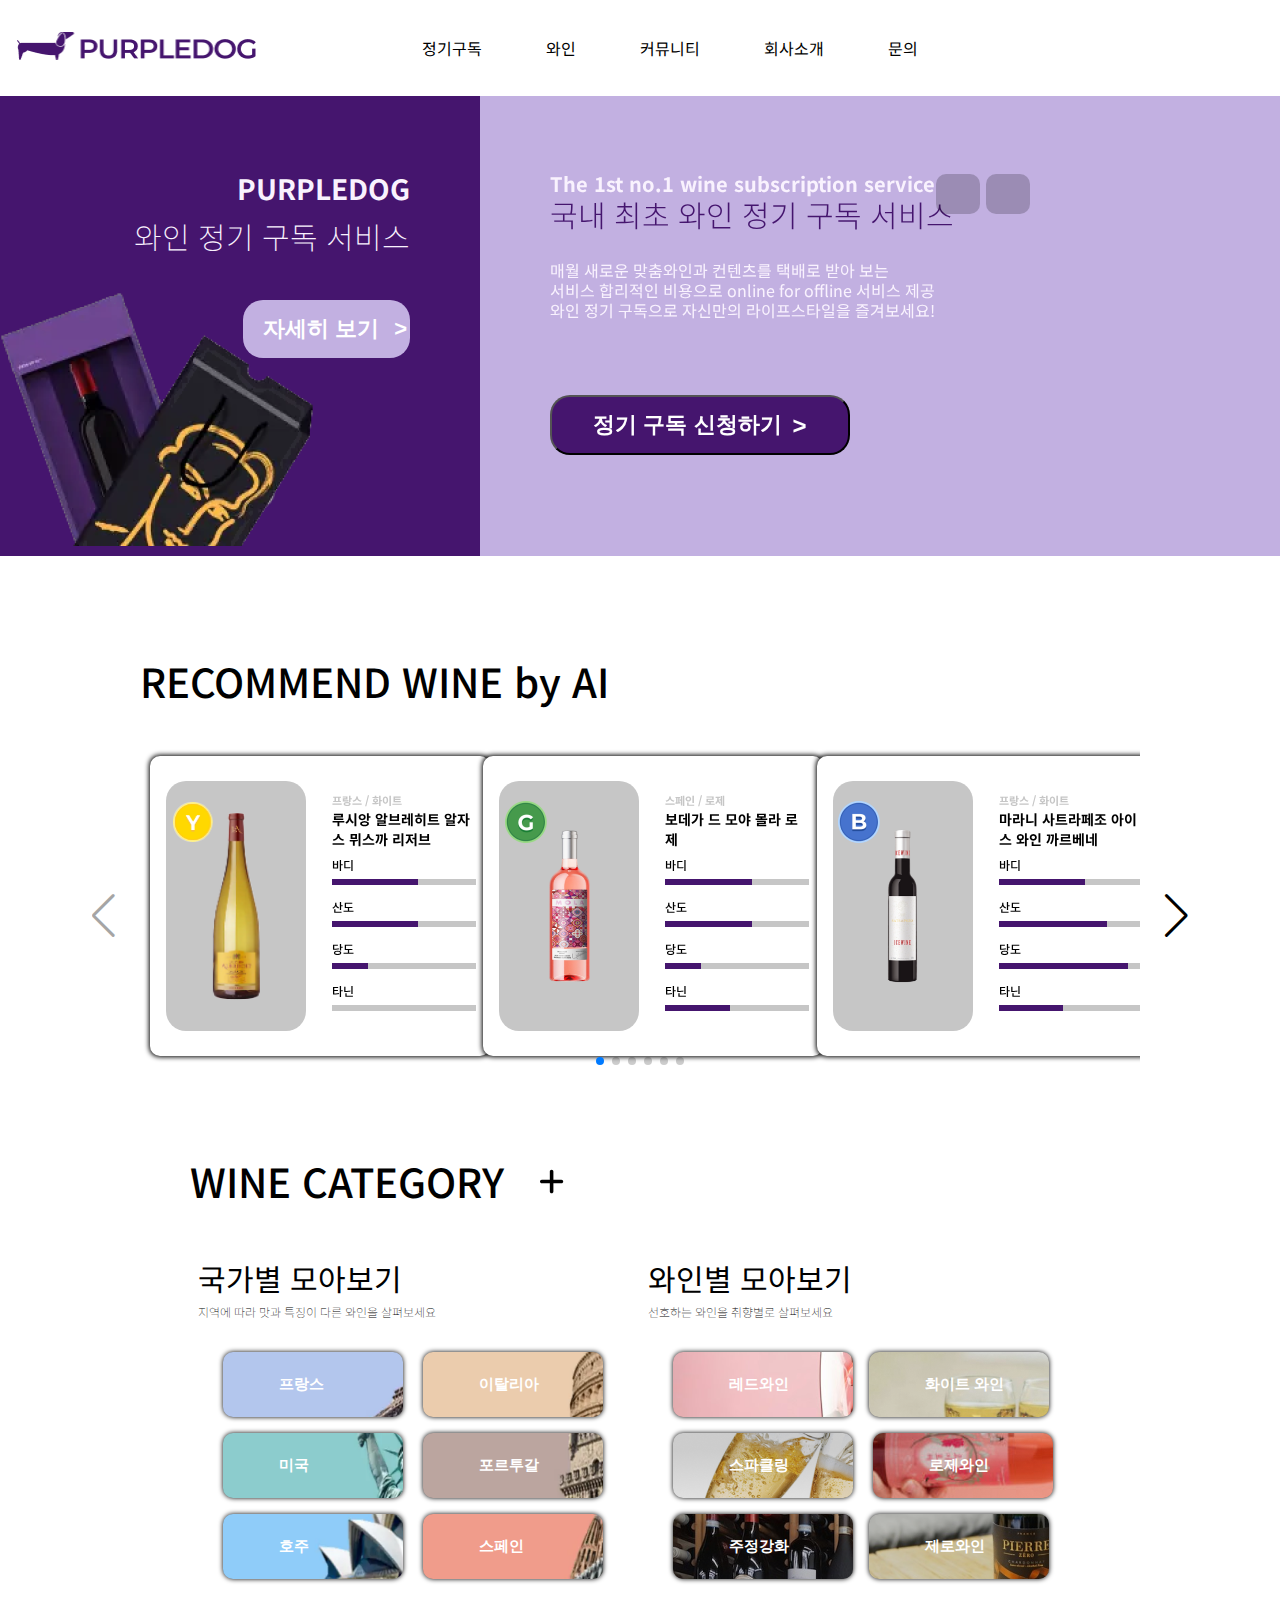
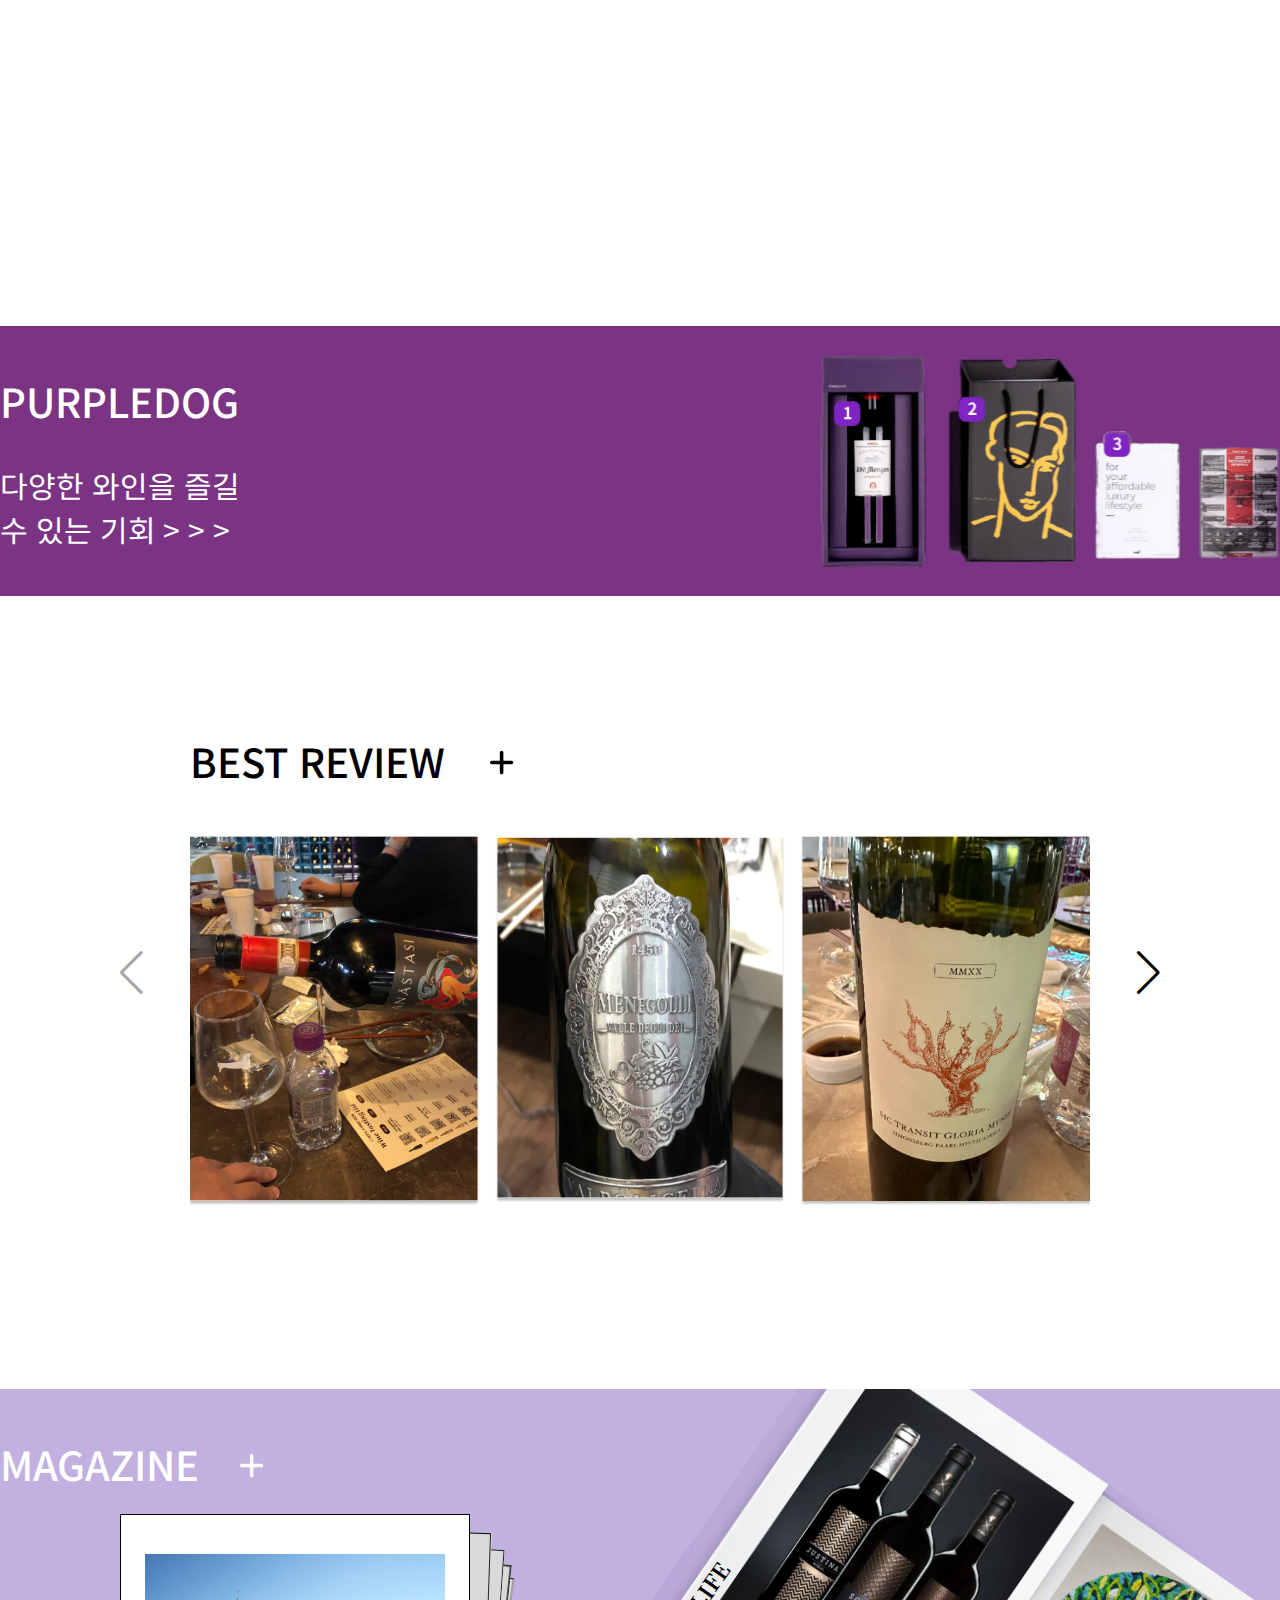
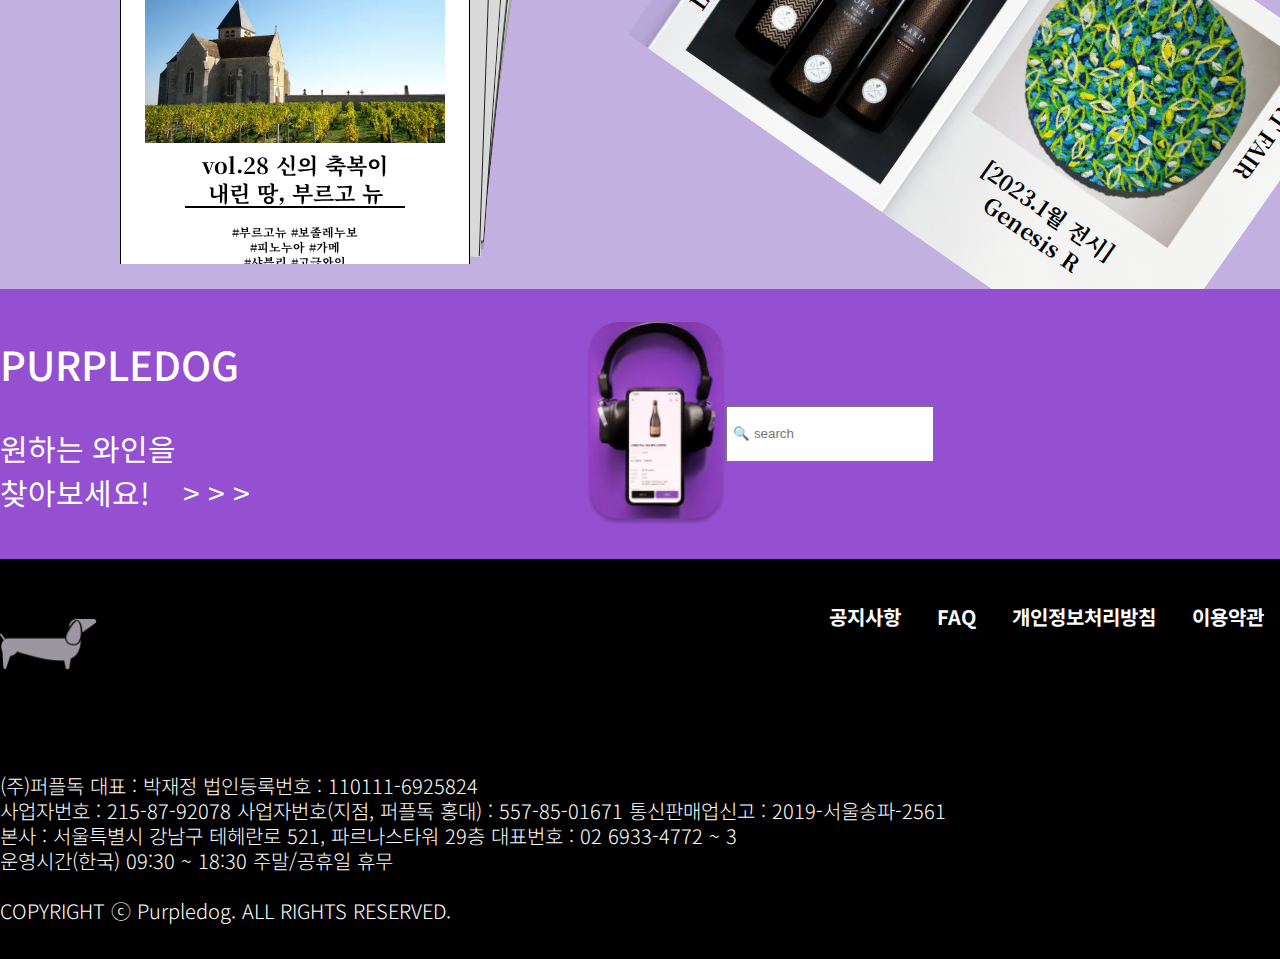
==== index.html @ 67e82b3e "version0.0.3" ====
<!DOCTYPE html>
<html lang="ko">
<head>
  <meta charset="UTF-8">
  <meta http-equiv="X-UA-Compatible" content="IE=edge">
  <meta name="viewport" content="width=, initial-scale=1.0">
  <title>Document</title>
  <link rel="stylesheet" href="https://cdnjs.cloudflare.com/ajax/libs/font-awesome/6.3.0/css/all.min.css" integrity="sha512-SzlrxWUlpfuzQ+pcUCosxcglQRNAq/DZjVsC0lE40xsADsfeQoEypE+enwcOiGjk/bSuGGKHEyjSoQ1zVisanQ==" crossorigin="anonymous" referrerpolicy="no-referrer" />
  <link rel="stylesheet" href="./css/my_reset.css">
  <link rel="stylesheet" href="https://cdn.jsdelivr.net/npm/swiper@9/swiper-bundle.min.css" />
  <link rel="stylesheet" href="./css/header1.css">
  <script src="https://cdn.jsdelivr.net/npm/swiper@9/swiper-bundle.min.js" defer></script>
  <script  src="./purpledog.js" defer></script>
</head>
<body>
  <header class="hd">
    <div class="max_header">
        <nav class="main_nav">
          <a href="#" class="logo"><img src="./imges/purpledog_logo.png" alt="logo">
          </a>
          <div class="gnb">
            <ul class="gnb_list">
              <li><a href=" #">정기구독</a>
                <ul class="sub_list">
                  <li><a href="#">구독소개</a></li>
                  <li><a href="#">구독방법</a></li>
                  <li><a href="#">와인 피드백</a></li>
                </ul>
              </li>
              <li><a href="#">와인</a>
                <ul class="sub_list">
                  <li><a href="#">와인별</a></li>
                  <li><a href="#">국가별</a></li>
                  <li><a href="#">추천상품</a></li>
                </ul>
              </li>
              <li><a href="#">커뮤니티</a>
                <ul class="sub_list">
                  <li><a href="#">리뷰</a></li>
                  <li><a href="#">매거진</a></li>
                  <li><a href="#">공지 및 이벤트</a></li>
                </ul>
              </li>
              <li><a href="#">회사소개</a>
                <ul class="sub_list">lo
                  <li><a href="#">ABOUT</a></li>
                  <li><a href="#">스토어</a></li>
                </ul>
              </li>
              <li><a href="#">문의</a>
                <ul class="sub_list">
                  <li><a href="#">고객센터</a></li>
                  <li><a href="#">B2B 문의</a></li>
                  <li><a href="#">가맹 문의</a></li>
                </ul>
              </li>
            </ul>
          </div>
          <div class="icon_nav">
            <i class="fa-solid fa-magnifying-glass open_search" title="돋보기"></i>
            <i class="fa-solid fa-bag-shopping" title="장바구니"></i>
            <i class="fa-solid fa-user" title="내정보"></i>
            <i class="fa-solid fa-bars open_bar" title ="bar"></i>
          </div>
        </nav>
    </div>
    <div class="search_modal_con">
      <div class="search_modal">
        <input class="main_search" type="text" style="color: white;" placeholder="검색어를 입력하세요.">
        <div class="close_search"><i class="fa-solid fa-x close"></i></div>
      </div>
    </div>
  </header>
  <div class="gnb_m_con">
    <div class="gnb_m">
      <ul class="gnb_list">
        <li><a href=" #">정기구독</a>
          <ul class="sub_list">
            <li><a href="#">구독소개</a></li>
            <li><a href="#">구독방법</a></li>
            <li><a href="#">와인 피드백</a></li>
          </ul>
        </li>
        <li><a href="#">와인</a>
          <ul class="sub_list">
            <li><a href="#">와인별</a></li>
            <li><a href="#">국가별</a></li>
            <li><a href="#">추천상품</a></li>
          </ul>
        </li>
        <li><a href="#">커뮤니티</a>
          <ul class="sub_list">
            <li><a href="#">리뷰</a></li>
            <li><a href="#">매거진</a></li>
            <li><a href="#">공지 및 이벤트</a></li>
          </ul>
        </li>
        <li><a href="#">회사소개</a>
          <ul class="sub_list">
            <li><a href="#">ABOUT</a></li>
            <li><a href="#">스토어</a></li>
          </ul>
        </li>
        <li><a href="#">문의</a>
          <ul class="sub_list">
            <li><a href="#">고객센터</a></li>
            <li><a href="#">B2B 문의</a></li>
            <li><a href="#">가맹 문의</a></li>
          </ul>
        </li>
        <li><a href="#">내정보</a>
          <ul class="sub_list">
            <li><a href="#">내정보</a></li>
            <li><a href="#">장바구니</a></li>
          </ul>
        </li>
      </ul>
      <div class="close_bar"><i class="fa-solid fa-x close"></i></div>
    </div>
  </div>
  <div class="main_banner_wrap">
    <div class="fix_banner_con">
      <a class="fix_banner" href="#">
        <span>PURPLEDOG</span>
        <strong>와인 정기 구독 서비스</strong>
        <button><span>자세히 보기</span></button>
        <img src="./imges/sub_fix_banner_wine.png" alt="고정배너 와인">
      </a>
    </div>
    <article class="slide_banner_con">
        <div class="swiper slide_banner">
          <div class="swiper-wrapper">
            <div class="swiper-slide slide_banner1">
              <div class="word_space">
                <span class="eng">The 1st no.1 wine subscription service</span>
                <strong>국내 최초 와인 정기 구독 서비스</strong>
                <p class="detail">매월 새로운 맞춤와인과 컨텐츠를 택배로 받아 보는 서비스
                합리적인 비용으로 online for offline 서비스 제공 와인&nbsp;정기 구독으로 자신만의 라이프스타일을 즐겨보세요!</p>
              </div>
              <button><span>정기 구독 신청하기</span></button>
              <img src="./imges/main_slide_banner_wine.png" alt="메인 슬라이드 배너 1 와인 사진">
            </div>
            <div class="swiper-slide slide_banner2">
              <div class="word_space">
                <span class="eng">Purpledog AI-based custom wine solution</span>
                <strong>퍼플독 AI 기반 맞춤 와인 솔루션</strong>
                <p class="detail">퍼플독 자체 개발 AI 시스템을 통해 지속적 취향 반영과 데이터를 매칭해 
                  와인을 선정, 배정하고 취향에 맞는 와인을 추천해드립니다!</p>
              </div>
              <button><span>정기 구독 신청하기</span></button>
              <img src="./imges/main_slide_banner_model1.png" alt="메인 슬라이드 배너 2 모델 사진">
            </div>
            <div class="swiper-slide slide_banner3">
              <div class="word_space">
                <span class="eng">Purpledog AI-based custom wine solution</span>
                <strong>퍼플독 AI 기반 맞춤 와인 솔루션</strong>
                <p class="detail">퍼플독 자체 개발 AI 시스템을 통해 지속적 취향 반영과 데이터를 매칭해 
                  와인을 선정, 배정하고 취향에 맞는 와인을 추천해드립니다!</p>
              </div>
              <button><span>정기 구독 신청하기</span></button>
              <img src="./imges/main_slide_banner_model2.png" alt="메인 슬라이드 배너 1 와인 사진">
            </div>
            <div class="swiper-slide slide_banner4">
              <img src="./imges/main_slide_banner_menu.png" alt="">
              <span>나만의 퍼플독
                구독 상품을 &nbsp; 선택하세요!
              </span>
              <button><span>정기 구독 신청하기</span></button>
            </div>
          </div>
          <div class="swiper-button-next slide_banner_next"><i class="fa-solid fa-chevron-right"></i>
          </div>
          <div class="swiper-button-prev slide_banner_prev"><i class="fa-solid fa-chevron-left"></i>
          </div>
          <!-- <li>
            <div class="slide_banner1">
              <div class="word_space">
                <span class="eng">The 1st no.1 wine subscription service</span>
                <strong>국내 최초 와인 정기 구독 서비스</strong>
                <p class="detail">매월 새로운 맞춤와인과 컨텐츠를 택배로 받아 보는 서비스
                  합리적인 비용으로 online for offline 서비스 제공 와인정기 구독으로 자신만의 라이프스타일을 즐겨보세요!</p>
                </div>
                <button><span>정기 구독 신청하기</span></button>
                <img src="./imges/메인 슬라이드 배너 1 와인.png" alt="메인 슬라이드 배너 1 와인 사진">
              </div>  
            </li> -->
          </div>
          <div class="swiper-pagination slide_banner_pg"></div>
    </article>
  </div>
  <div class="wine_recommend_wrap">
    <h2>RECOMMEND WINE by AI</h2>
    <div class="swiper wine_collection">
      <div class="swiper-wrapper">
        <div class="swiper-slide">
          <div class="product">
            <div class="wine_card">
              <div class="wine_img">
                <img class="yellow" src="./imges/yellow.png" alt="yellow">
                <img class="wine" src="./imges/ruci.png" alt="루시앙">
              </div>
              <div class="wine_deteil">
                <span>프랑스 / 화이트</span>
                <p><strong>루시앙 알브레히트 알자스 뮈스까 리저브 </strong></p>
                <div class="wine_grap">
                  <span>바디</span>
                  <span class="p60"></span>
                  <span>산도</span>
                  <span class="p60"></span>
                  <span>당도</span>
                  <span class="p25"></span>
                  <span>타닌</span>
                  <span class="p0"></span>
                </div>
              </div>
            </div>
          </div>
        </div>
        <div class="swiper-slide">
          <div class="product">
            <div class="wine_card">
              <div class="wine_img">
                <img class="yellow" src="./imges/green.png" alt="green">
                <img class="wine" src="./imges/vodega.png" alt="보데가">
              </div>
              <div class="wine_deteil">
                <span>스페인 / 로제</span>
                <p><strong>보데가 드 모야 몰라 로제</strong></p>
                <div class="wine_grap">
                  <span>바디</span>
                  <span class="p60"></span>
                  <span>산도</span>
                  <span class="p60"></span>
                  <span>당도</span>
                  <span class="p25"></span>
                  <span>타닌</span>
                  <span class="p45"></span>
                </div>
              </div>
            </div>
          </div>
        </div>
        <div class="swiper-slide">
          <div class="product">
            <div class="wine_card">
              <div class="wine_img">
                <img class="yellow" src="./imges/blue.png" alt="blue">
                <img class="wine" src="./imges/marani.png" alt="마라니">
              </div>
              <div class="wine_deteil">
                <span>프랑스 / 화이트</span>
                <p><strong>마라니 사트라페조 아이스 와인 까르베네 </strong></p>
                <div class="wine_grap">
                  <span>바디</span>
                  <span class="p60"></span>
                  <span>산도</span>
                  <span class="p75"></span>
                  <span>당도</span>
                  <span class="p90"></span>
                  <span>타닌</span>
                  <span class="p45"></span>
                </div>
              </div>
            </div>
          </div>
        </div>
        <div class="swiper-slide">
          <div class="product">
            <div class="wine_card">
              <div class="wine_img">
                <img class="yellow" src="./imges/crimson.png" alt="crimson">
                <img class="wine" src="./imges/champagne.png" alt="쌍파뉴">
              </div>
              <div class="wine_deteil">
                <span>프랑스 / 스파클링</span>
                <p><strong>쌍파뉴 델리아이에 로제 </strong></p>
                <div class="wine_grap">
                  <span>바디</span>
                  <span class="p80"></span>
                  <span>산도</span>
                  <span class="p90"></span>
                  <span>당도</span>
                  <span class="p25"></span>
                  <span>버블</span>
                  <span class="p100"></span>
                </div>
              </div>
            </div>
          </div>
        </div>
        <div class="swiper-slide">
          <div class="product">
            <div class="wine_card">
              <div class="wine_img">
                <img class="yellow" src="./imges/yellow.png" alt="yellow">
                <img class="wine" src="./imges/ruci.png" alt="루시앙">
              </div>
              <div class="wine_deteil">
                <span>프랑스 / 화이트</span>
                <p><strong>루시앙 알브레히트 알자스 뮈스까 리저브 </strong></p>
                <div class="wine_grap">
                  <span>바디</span>
                  <span class="p60"></span>
                  <span>산도</span>
                  <span class="p60"></span>
                  <span>당도</span>
                  <span class="p25"></span>
                  <span>타닌</span>
                  <span class="p0"></span>
                </div>
              </div>
            </div>
          </div>
        </div>
        <div class="swiper-slide">
          <div class="product">
            <div class="wine_card">
              <div class="wine_img">
                <img class="yellow" src="./imges/green.png" alt="green">
                <img class="wine" src="./imges/vodega.png" alt="보데가">
              </div>
              <div class="wine_deteil">
                <span>스페인 / 로제</span>
                <p><strong>보데가 드 모야 몰라 로제</strong></p>
                <div class="wine_grap">
                  <span>바디</span>
                  <span class="p60"></span>
                  <span>산도</span>
                  <span class="p60"></span>
                  <span>당도</span>
                  <span class="p25"></span>
                  <span>타닌</span>
                  <span class="p45"></span>
                </div>
              </div>
            </div>
          </div>
        </div>
        <div class="swiper-slide">
          <div class="product">
            <div class="wine_card">
              <div class="wine_img">
                <img class="yellow" src="./imges/blue.png" alt="blue">
                <img class="wine" src="./imges/marani.png" alt="마라니">
              </div>
              <div class="wine_deteil">
                <span>프랑스 / 화이트</span>
                <p><strong>마라니 사트라페조 아이스 와인 까르베네 </strong></p>
                <div class="wine_grap">
                  <span>바디</span>
                  <span class="p60"></span>
                  <span>산도</span>
                  <span class="p75"></span>
                  <span>당도</span>
                  <span class="p90"></span>
                  <span>타닌</span>
                  <span class="p45"></span>
                </div>
              </div>
            </div>
          </div>
        </div>
        <div class="swiper-slide">
          <div class="product">
            <div class="wine_card">
              <div class="wine_img">
                <img class="yellow" src="./imges/crimson.png" alt="crimson">
                <img class="wine" src="./imges/champagne.png" alt="쌍파뉴">
              </div>
              <div class="wine_deteil">
                <span>프랑스 / 스파클링</span>
                <p><strong>쌍파뉴 델리아이에 로제 </strong></p>
                <div class="wine_grap">
                  <span>바디</span>
                  <span class="p80"></span>
                  <span>산도</span>
                  <span class="p90"></span>
                  <span>당도</span>
                  <span class="p25"></span>
                  <span>버블</span>
                  <span class="p100"></span>
                </div>
              </div>
            </div>
          </div>
        </div>
      </div>
      <div class="swiper-pagination wine_pg"></div>
    </div>
    <div class="swiper-button-next wine_next"></div>
    <div class="swiper-button-prev wine_prev"></div>
  </div>
  <div class="wine_category_wrap">
    <h2>WINE CATEGORY</h2>
    <img class="plus" src="./imges/plus-solid.svg" alt="plus">
    <section class="wine_category">
      <div class="wine_con">
        <strong>국가별 모아보기</strong>
        <span>지역에 따라 맛과 특징이 다른 와인을 살펴보세요</span>
        <div class="btn_group">
          <button><span>프랑스</span></button>
          <button><span>이탈리아</span</button>
          <button><span>미국</span></button>
          <button><span>포르투갈</span></button>
          <button><span>호주</span></button>
          <button><span>스페인</span></button>
        </div>
      </div>
      <div class="wine_wine">
        <strong>와인별 모아보기</strong>
        <span>선호하는 와인을 취향별로 살펴보세요</span>
        <div class="btn_group">
          <button><span>레드와인</span</button>
          <button><span>화이트 와인</span></button>
          <button><span>스파클링</span></button>
          <button><span>로제와인</span></button>
          <button><span>주정강화</span</button>
          <button><span>제로와인</span></button>
        </div>
      </div>
    </section>

  </div>
  <div class="mid_banner_wrap">
    <a href="#">
      <div class="mid_banner">
        <p>
          <strong>PURPLEDOG</strong>
          <span>다양한 와인을 즐길 수 있는 기회</span>
        </p>
        <img src="./imges/midbanner.png" alt="구독 구성품">
      </div>
    </a>
  </div>
  <div class="review_wrap">
    <h2>BEST REVIEW</h2>
    <img class="plus" src="./imges/plus-solid.svg" alt="plus">
    <div class="swiper review_slide">
      <div class="swiper-wrapper">
        <div class="swiper-slide reveiw_1">
          <div class="front">
            <img src="./imges/review1.png" alt="리뷰 1">
          </div>
          <div class="back">
            <div class="review_deteil">
              <span class="stars">
                <i class="fa-solid fa-star"></i>
                <i class="fa-solid fa-star"></i>
                <i class="fa-solid fa-star"></i>
                <i class="fa-solid fa-star"></i>
                <i class="fa-solid fa-star"></i>
              </span>
              <span class="review_title">퍼플독에서가장 좋아하는 와인 입니다.</span>
              <span class="review_name">
                제**** 님의 후기
              </span>
            </div>
          </div>
          <a href="#"></a>
        </div>
        <div class="swiper-slide reveiw_2">
          <div class="front">
            <img src="./imges/review2.png" alt="리뷰 2">
          </div>
          <div class="back">
            <div class="review_deteil">
              <span class="stars">
                <i class="fa-solid fa-star"></i>
                <i class="fa-solid fa-star"></i>
                <i class="fa-solid fa-star"></i>
                <i class="fa-solid fa-star"></i>
                <i class="fa-solid fa-star"></i>
              </span>
              <span class="review_title">퍼플독에서가장 좋아하는 와인 입니다.</span>
              <span class="review_name">
                제**** 님의 후기
              </span>
            </div>
          </div>
          <a href="#"></a>
        </div>
        <div class="swiper-slide reveiw_3">
          <div class="front">
            <img src="./imges/review3.png" alt="리뷰 3">
          </div>
          <div class="back">
            <div class="review_deteil">
              <span class="stars">
                <i class="fa-solid fa-star"></i>
                <i class="fa-solid fa-star"></i>
                <i class="fa-solid fa-star"></i>
                <i class="fa-solid fa-star"></i>
                <i class="fa-solid fa-star"></i>
              </span>
              <span class="review_title">퍼플독에서가장 좋아하는 와인 입니다.</span>
              <span class="review_name">
                제**** 님의 후기
              </span>
            </div>
          </div>
          <a href="#"></a>
        </div>
        <div class="swiper-slide reveiw_1">
          <div class="front">
            <img src="./imges/review1.png" alt="리뷰 1">
          </div>
          <div class="back">
            <div class="review_deteil">
              <span class="stars">
                <i class="fa-solid fa-star"></i>
                <i class="fa-solid fa-star"></i>
                <i class="fa-solid fa-star"></i>
                <i class="fa-solid fa-star"></i>
                <i class="fa-solid fa-star"></i>
              </span>
              <span class="review_title">퍼플독에서가장 좋아하는 와인 입니다.</span>
              <span class="review_name">
                제**** 님의 후기
              </span>
            </div>
          </div>
          <a href=""></a>
        </div>
        <div class="swiper-slide reveiw_2">
          <div class="front">
            <img src="./imges/review2.png" alt="리뷰 2">
          </div>
          <div class="back">
            <div class="review_deteil">
              <span class="stars">
                <i class="fa-solid fa-star"></i>
                <i class="fa-solid fa-star"></i>
                <i class="fa-solid fa-star"></i>
                <i class="fa-solid fa-star"></i>
                <i class="fa-solid fa-star"></i>
              </span>
              <span class="review_title">퍼플독에서가장 좋아하는 와인 입니다.</span>
              <span class="review_name">
                제**** 님의 후기
              </span>
            </div>
          </div>
          <a href=""></a>
        </div>
        <div class="swiper-slide reveiw_3">
          <div class="front">
            <img src="./imges/review3.png" alt="리뷰 3">
          </div>
          <div class="back">
            <div class="review_deteil">
              <span class="stars">
                <i class="fa-solid fa-star"></i>
                <i class="fa-solid fa-star"></i>
                <i class="fa-solid fa-star"></i>
                <i class="fa-solid fa-star"></i>
                <i class="fa-solid fa-star"></i>
              </span>
              <span class="review_title">퍼플독에서가장 좋아하는 와인 입니다.</span>
              <span class="review_name">
                제**** 님의 후기
              </span>
            </div>
          </div>
          <a href="#"></a>
        </div>
      </div>
    </div>
    <div class="swiper-button-prev review_prev"></div>
    <div class="swiper-button-next review_next"></div>
    <div class="swiper-pagination review_pg"></div>
  </div>
  <div class="magazine_wrap">
    <div class="magazine">
      <img class="plus" src="./imges/plus-solid_white.svg" alt="plus">
      <h2>MAGAZINE</h2>
      <div class="magazine_contents">
        <div class="min1">
          <div class="swiper card_slide_list">
            <ul class="swiper-wrapper">
              <li class="swiper-slide card_slide">
                  <div class="card_detail card28">
                    <div class="card_img">
                    </div>
                    <p class="card_dec">
                      <span> vol.28 신의 축복이</span> <br>
                      <span> 내린 땅, 부르고 뉴</span>
                    </p>
                    <p class="card_hash">
                      <span>#부르고뉴 #보졸레누보 <br> 
                        #피노누아 #가메  <br>
                        #샤블리 #고급와인</span>
                    </p>
                  </div>
              </li>
              <li class="swiper-slide card_slide">
                <div class="card_detail card27">
                  <div class="card_img">
                  </div>
                  <p class="card_dec">
                    <span> vol.27 프랑스의</span> <br>
                    <span> 귀족산지, 보르도</span>
                  </p>
                  <p class="card_hash">
                    <span>#보르도 #귀족산지 <br>#2대명산지 #생테밀리옹<br>#메독 #좌안 #우안</span>
                  </p>
                </div>
              </li>
              <li class="swiper-slide card_slide">
                <div class="card_detail card26">
                  <div class="card_img">
                  </div>
                  <p class="card_dec">
                    <span> vol.26 칠레 와인의</span> <br>
                    <span> 역사</span>
                  </p>
                  <p class="card_hash">
                    <span>#칠레 #까르미네르 <br> 
                      #코스타존 #안데스산맥</span>
                  </p>
                </div>
              </li>
              <li class="swiper-slide card_slide">
                <div class="card_detail">
                  <div class="card_detail card28">
                    <div class="card_img">
                    </div>
                    <p class="card_dec">
                      <span> vol.28 신의 축복이</span> <br>
                      <span> 내린 땅, 부르고 뉴</span>
                    </p>
                    <p class="card_hash">
                      <span>#부르고뉴 #보졸레누보 <br> 
                        #피노누아 #가메  <br>
                        #샤블리 #고급와인</span>
                    </p>
                  </div>
              </li>
              </li>
              <li class="swiper-slide card_slide">
                <div class="card_detail card27">
                  <div class="card_img">
                  </div>
                  <p class="card_dec">
                    <span> vol.27 프랑스의</span> <br>
                    <span> 귀족산지, 보르도</span>
                  </p>
                  <p class="card_hash">
                    <span>#보르도 #귀족산지 <br>#2대명산지 #생테밀리옹<br>#메독 #좌안 #우안</span>
                  </p>
                </div>
              </li>
              <li class="swiper-slide card_slide">
                <div class="card_detail card26">
                  <div class="card_img">
                  </div>
                  <p class="card_dec">
                    <span> vol.26 칠레 와인의</span> <br>
                    <span> 역사</span>
                  </p>
                  <p class="card_hash">
                    <span>#칠레 #까르미네르 <br> 
                      #코스타존 #안데스산맥</span>
                  </p>
                </div>
              </li>
              <li class="swiper-slide card_slide">
                <div class="card_detail card28">
                  <div class="card_img">
                  </div>
                  <p class="card_dec">
                    <span> vol.28 신의 축복이</span> <br>
                    <span> 내린 땅, 부르고 뉴</span>
                  </p>
                  <p class="card_hash">
                    <span>#부르고뉴 #보졸레누보 <br> 
                      #피노누아 #가메  <br>
                      #샤블리 #고급와인</span>
                  </p>
                </div>
              </li>
              </li>
              <li class="swiper-slide card_slide">
                <div class="card_detail card27">
                  <div class="card_img">
                  </div>
                  <p class="card_dec">
                    <span> vol.27 프랑스의</span> <br>
                    <span> 귀족산지, 보르도</span>
                  </p>
                  <p class="card_hash">
                    <span>#보르도 #귀족산지 <br>#2대명산지 #생테밀리옹<br>#메독 #좌안 #우안</span>
                  </p>
                </div>
              </li>
              <li class="swiper-slide card_slide">
                <div class="card_detail card26">
                  <div class="card_img">
                  </div>
                  <p class="card_dec">
                    <span> vol.26 칠레 와인의</span> <br>
                    <span> 역사</span>
                  </p>
                  <p class="card_hash">
                    <span>#칠레 #까르미네르 <br> 
                      #코스타존 #안데스산맥</span>
                  </p>
                </div>
              </li>
            </ul>
          </div>
        </div>
        <div class="book_con">
          <div class="book">
            <div class="left_book">
              <img src="./imges/magazine_life.png"alt="라이프">
              <p>LIFE</p>
            </div>
            <div class="right_book">
              <img src="./imges/magazine_artfair.png"alt="라이프">
              <p>ART FAIR</p>
              <span>[2023.1월 전시] <br>
                Genesis R</span>
            </div>
          </div>
        </div>
      </div>
    </div>
  </div>
  <div class="end_banner_wrap">
      <div class="end_banner">
        <p>
          <strong>PURPLEDOG</strong>
          <span>원하는 와인을 찾아보세요!</span>
          <a href="#"></a>
        </p>
        <div class="docent">
          <img src="./imges/docent.png" alt="구독 구성품">
          <div>
            <input class="docent_search" type="text" placeholder=" &#128269; search">
          </div>
        </div>
      </div>
  </div>
  <footer>
    <div class="max_footer">
      <div class="top_menu" >
        <a href="#"><img class="footer_logo" src="./imges/logo_small.png" alt="logo">
        <div class="foot_nav">
          <a href="#">공지사항</a>
          <a href="#">FAQ</a>
          <a href="#">개인정보처리방침</a>
          <a href="#">이용약관</a>
        </div>
    </div>
    <p>
      (주)퍼플독 대표 : 박재정 법인등록번호 : 110111-6925824
<br>
사업자번호 : 215-87-92078 사업자번호(지점, 퍼플독 홍대) : 557-85-01671 통신판매업신고 : 2019-서울송파-2561
<br>
본사 : 서울특별시 강남구 테헤란로 521, 파르나스타워 29층 대표번호 : 02 6933-4772 ~ 3
<br>
운영시간(한국) 09:30 ~ 18:30 주말/공휴일 휴무
<br><br>

COPYRIGHT ⓒ Purpledog. ALL RIGHTS RESERVED.
    </p>
  </footer>
</body>
</html>
---- css/header1.css ----
@charset 'utf-8';

@import url("https://fonts.googleapis.com/css2?family=Noto+Sans+KR:wght@100;200;300;400;500;600;700;800;900&display=swap");
@import url("https://fonts.googleapis.com/css2?family=Noto+Serif+KR:wght@200;300;400;500;600;700;900&display=swap");

:root {
  --main_c1: #45156e;
  --main_c2: #c2b0e1;
  --main_c3: #f9f2fe;
  --main_c4: #c6c6c6;
  --mw: 1440px;
  --gap1: 16px;
  --gap2: 8px;
  font-family: "Noto Sans KR", sans-serif;
}
body img {
  width: 100%;
}

.hd > * {
}
button {
  cursor: pointer;
}
.hd {
  margin: auto;
  z-index: 999;
  background-color: white;
  position: sticky;
  top: 0;
  left: 0;
  right: 0;
}
.max_header {
  max-width: var(--mw);
  margin: auto;
}
.main_nav > * {
}
.main_nav {
  display: flex;
  justify-content: space-between;
  align-items: center;
  padding: calc(var(--gap1) * 2) calc(var(--gap1));
}
.main_nav > img {
  width: 100%;
}
.main_nav .logo {
  width: 240px;
}
.gnb {
  flex-grow: 1;
  z-index: 99;
}
.gnb_m_con {
  position: fixed;
  width: 0vw;
  height: 100vh;
  background-color: white;
  z-index: 1000;
  top: 0;
  right: 0;
  overflow: auto;
  transition: 0.5s ease-in-out;
}

.gnb a {
  display: inline-block;
  font-size: 20px;
  padding: 0 3rem;
  font-weight: 400;
  position: relative;
}

.gnb_list {
  display: flex;
  justify-content: center;
}
.gnb_list > li {
  position: relative;
  /* transition: 0.5s; */
}
.gnb_list > li > a:hover .gnb_list > li {
  background-color: var(--main_c2);
}
/* .gnb_list > li > a:hover{
  color: var(--main_c1);
} */

.gnb_list:hover::before {
}
/* .gnb_list > li > a::before {
  content: "";
  width: 100%;
  height: 0;
  background-color: white;
  position: absolute;
  top: 25px;
  left: 0;
  transition: 0.5s;
  z-index: 0;
} */

.sub_list {
  padding-top: 55px;
  justify-items: center;
  position: absolute;
  top: 25px;
  left: 50%;
  transform: translate(-50%, 0);
  width: 100%;
  background-color: white;
  transition: 0.5s;
  opacity: 0;
  overflow: hidden;
  visibility: hidden;
}
.gnb_list > li:hover .sub_list {
  opacity: 1;
  overflow: visible;
  visibility: visible;
}
.sub_list > li {
  width: 100%;
  padding-bottom: var(--gap1);
  text-align: center;
}
.sub_list > li > a {
  padding: 0;
}
.sub_list > li > a:hover {
  color: var(--main_c1);
}

.icon_nav {
  width: 180px;
  cursor: pointer;
  font-size: 22px;
  text-align: center;
}
.icon_nav > i {
  padding: calc(var(--gap2) / 2);
}
.icon_nav > i:hover {
  color: var(--main_c1);
}
.fa-bars {
  display: none;
}
.search_modal_con {
  position: absolute;
  top: 96px;
  left: 0;
  width: 100vw;
  height: 0vh;
  background-color: rgba(0, 0, 0, 0.8);
  display: flex;
  justify-content: center;
  align-items: center;
  overflow: hidden;
  transition: 0.3s;
}
.search_modal_con.on {
  height: 10vh;
}
.search_modal {
  max-width: 300px;
  margin: auto;
  position: relative;
}
.main_search {
  width: 300px;
  height: 32px;
  font-size: 15px;
  border: 0;
  border-bottom: 4px solid rgb(255, 255, 255);
  outline: none;
  padding-left: 10px;
  background-color: transparent;
}
.main_search::placeholder {
  color: white;
}
.close_search {
  font-size: large;
  position: absolute;
  top: 6px;
  right: 0;
  color: white;
}
/* body */

/* ------------------main_banner--------------- */
.main_banner_wrap {
  display: flex;
  max-width: 1920px;
  margin: auto;
}
.main_banner_wrap > * {
  /* border: 5px solid rebeccapurple; */
}
.fix_banner_con {
  width: 37.5%;
  background-color: var(--main_c1);
  display: flex;
  justify-content: flex-end;
  height: 460px;
  position: relative;
}
.fix_banner_con::before {
  content: "";
  position: absolute;
  top: 0;
  left: -100vh;
  width: 100vh;
  height: 460px;
  background-color: var(--main_c1);
}
.main_banner_wrap img {
  width: 100%;
}
.fix_banner {
  width: 480px;
  display: flex;
  flex-direction: column;
  position: relative;
}
/* .slide_banner {
  border: 1px solid yellow;
  max-width: 960px;
  height: 460px;
} */
.fix_banner > * {
  margin-right: 70px;
}
.fix_banner > span {
  margin-top: 75px;
  text-align: end;
  font-size: 28px;
  font-weight: 700;
  color: var(--main_c3);
}
.fix_banner > strong {
  text-align: end;
  font-size: 45px;
  font-weight: 200;
  line-height: 3.8rem;
  color: var(--main_c3);
  margin-right: 70px;
  margin-left: -50px;
}
.fix_banner > button {
  position: absolute;
  text-align: end;
  top: 204px;
  right: 0px;
  width: 167px;
  height: 58px;
  border-radius: 20px;
  background-color: var(--main_c2);
  transition: 0.5s;
  border: 0;
}
.fix_banner > button > span {
  display: block;
  color: white;
  font-size: 22px;
  font-weight: 700;
  line-height: 32px;
  padding-right: 25px;
}
.fix_banner > button > span::after {
  content: ">";
  position: absolute;
  right: 3px;
}
.fix_banner > button:hover {
  background-color: var(--main_c1);
}
.fix_banner > img {
  width: 314px;
  margin-top: 25px;
}
.slide_banner_con {
  width: 62.5%;
  background-color: var(--main_c2);
  position: relative;
  overflow: hidden;
}
.slide_banner_con::after {
  content: "";
  position: absolute;
  top: 0;
  right: -100vh;
  width: 100vh;
  height: 460px;
  background-color: var(--main_c2);
  z-index: 1;
}
.slide_banner_container {
  overflow: hidden;
}
.slide_banner {
  margin: 0;
}
.swiper-wrapper {
  position: relative;
  overflow: visible;
}
.word_space {
  margin-left: 70px;
  margin-right: 240px;
  display: flex;
  flex-direction: column;
}
.slide_banner1 {
}
.slide_banner1 > * {
}
/*  -====================슬라이드 배너 1 =================*/
.slide_banner1 > .word_space > .eng {
  margin-top: 75px;
  font-size: 28px;
  font-weight: 700;
  color: var(--main_c3);
}
.slide_banner1 > .word_space > strong {
  font-size: 45px;
  font-weight: 300;
  color: var(--main_c1);
}
.slide_banner1 > .word_space > .detail {
  padding-top: 26px;
  font-size: 16px;
  font-weight: 400;
  color: var(--main_c3);
  word-break: keep-all;
  width: 385px;
}
.slide_banner1 > button {
  margin-left: 70px;
  margin-top: 75px;
  width: 300px;
  height: 60px;
  border-radius: 20px;
  background-color: var(--main_c1);
  transition: 0.5s;
}
.slide_banner1 > button > span {
  font-size: 22px;
  font-weight: 700;
  color: white;
  padding-right: 25px;
  position: relative;
}
.slide_banner1 > button > span::after {
  content: ">";
  position: absolute;
  right: 0;
  top: 0;
  font-size: x-large;
}
.slide_banner1 > button:hover {
  background-color: white;
}
.slide_banner1 > button:hover > span {
  color: var(--main_c1);
}

.slide_banner1 > img {
  width: 262px;
  position: absolute;
  right: 240px;
  top: 130px;
  z-index: -1;
}
/*  -====================슬라이드 배너 2 =================*/
.slide_banner2 > .word_space > .eng {
  margin-top: 75px;
  font-size: 28px;
  font-weight: 700;
  color: var(--main_c3);
}
.slide_banner2 > .word_space > strong {
  font-size: 45px;
  font-weight: 300;
  color: var(--main_c1);
}
.slide_banner2 > .word_space > .detail {
  padding-top: 26px;
  font-size: 16px;
  font-weight: 400;
  color: var(--main_c3);
  word-break: keep-all;
  width: 385px;
}
.slide_banner2 > button {
  margin-left: 70px;
  margin-top: 75px;
  width: 300px;
  height: 60px;
  border-radius: 20px;
  background-color: var(--main_c1);
  transition: 0.5s;
}
.slide_banner2 > button > span {
  font-size: 22px;
  font-weight: 700;
  color: white;
  padding-right: 25px;
  position: relative;
}
.slide_banner2 > button > span::after {
  content: ">";
  position: absolute;
  right: 0;
  top: 0;
  font-size: x-large;
}
.slide_banner2 > button:hover {
  background-color: white;
}
.slide_banner2 > button:hover > span {
  color: var(--main_c1);
}

.slide_banner2 > img {
  width: 150px;
  position: absolute;
  right: 240px;
  top: 130px;
  z-index: -1;
}
/*  -====================슬라이드 배너 3 =================*/
.slide_banner3 > .word_space > .eng {
  margin-top: 75px;
  font-size: 28px;
  font-weight: 700;
  color: var(--main_c3);
}
.slide_banner3 > .word_space > strong {
  font-size: 45px;
  font-weight: 300;
  color: var(--main_c1);
}
.slide_banner3 > .word_space > .detail {
  padding-top: 26px;
  font-size: 16px;
  font-weight: 400;
  color: var(--main_c3);
  word-break: keep-all;
  width: 385px;
}
.slide_banner3 > button {
  margin-left: 70px;
  margin-top: 75px;
  width: 300px;
  height: 60px;
  border-radius: 20px;
  background-color: var(--main_c1);
  transition: 0.5s;
}
.slide_banner3 > button > span {
  font-size: 22px;
  font-weight: 700;
  color: white;
  padding-right: 25px;
  position: relative;
}
.slide_banner3 > button > span::after {
  content: ">";
  position: absolute;
  right: 0;
  top: 0;
  font-size: x-large;
}
.slide_banner3 > button:hover {
  background-color: white;
}
.slide_banner3 > button:hover > span {
  color: var(--main_c1);
}

.slide_banner3 > img {
  width: 350px;
  position: absolute;
  right: 240px;
  top: 130px;
  z-index: -1;
}
/*  -====================슬라이드 배너 4 =================*/

.slide_banner4 > img {
  width: 550px;
  position: absolute;
  left: 70px;
  top: 75px;
}
.slide_banner4 > span {
  text-align: center;
  width: 270px;
  font-size: 45px;
  font-weight: 300;
  color: var(--main_c1);
  position: absolute;
  right: 250px;
  top: 150px;
}
.slide_banner4 > button {
  display: none;
}

.slide_banner_next,
.slide_banner_prev {
  top: 100px;
  color: black;
  width: 25px;
  height: 25px;
}
.slide_banner > .slide_banner_next {
  right: 250px;
}
.slide_banner > .slide_banner_prev {
  left: auto;
  right: 300px;
}
/* ================================================================================ */

.slide_banner > .swiper-button-prev,
.slide_banner > .swiper-button-next {
  width: 40px;
  height: 40px;
  padding: 15px 22px;
  border-radius: 10px;
  background-color: rgba(0, 0, 0, 0.2);
}
.fa-chevron-left,
.fa-chevron-right {
  color: rgba(255, 255, 255, 0.808);
  font-size: 25px;
}

.slide_banner_pg {
}

.slide_banner > .swiper-button-next::after,
.slide_banner > .swiper-button-prev::after {
  display: none;
}
/* ------------------wine_recommend--------------- */
.wine_recommend_wrap {
  max-width: var(--mw);
  margin: auto;
  padding-top: 100px;
  height: 600px;
  position: relative;
}
.wine_recommend_wrap h2 {
  font-size: 40px;
  font-weight: 500;
}
.wine_collection {
  padding-top: 50px;
  padding-bottom: 20px;
  padding-left: 10px;
}
.product {
  width: 340px;
  height: 300px;
  background-color: white;
  display: flex;
  align-items: center;
  border-radius: 10px;
  box-shadow: 0px 0px 5px 0.5px;
  transition: 0.3s;
}
.product:hover {
  box-shadow: 0px 0px 15px 5px var(--main_c1);
}
.wine_card {
  display: flex;
  justify-content: space-evenly;
  align-items: center;
}
.wine_img {
  width: 140px;
  height: 250px;
  border-radius: 20px;
  background-color: var(--main_c4);
  display: flex;
  justify-content: center;
  align-items: center;
  position: relative;
  margin-left: 16px;
}
.wine_img .yellow {
  width: 42px;
  position: absolute;
  top: 8%;
  left: 4%;
}
.wine_img .wine {
  width: 35%;
  height: 75%;
}
.wine_deteil {
  width: 144px;
  margin-left: 26px;
}
.wine_deteil > span {
  font-size: 11px;
  font-weight: 700;
  color: var(--main_c4);
}
.wine_deteil > p > strong {
  font-size: 14px;
  font-weight: 700;
}
.wine_grap {
  padding-top: 8px;
  display: flex;
  flex-direction: column;
}
.wine_grap > span:nth-child(odd) {
  font-size: 12px;
  font-weight: 500;
  padding-bottom: 7px;
}
.wine_grap > span:nth-child(2n) {
  margin-bottom: 14px;
  width: 100%;
  height: 6px;
  background-color: var(--main_c4);
  overflow: hidden;
  position: relative;
}
.wine_grap > span:nth-child(2n)::before {
  content: "a";
  height: 100%;
  background-color: var(--main_c1);
  position: absolute;
}
.p100::before {
  width: 100%;
}
.p90::before {
  width: 90%;
}
.p80::before {
  width: 80%;
}
.p75::before {
  width: 75%;
}
.p60::before {
  width: 60%;
}
.p50::before {
  width: 50%;
}
.p45::before {
  width: 45%;
}
.p25::before {
  width: 25%;
}
.p0::before {
  width: 0%;
}

.wine_next {
  position: absolute;
  top: 60%;
  right: -5%;
  color: black;
}
.wine_prev {
  position: absolute;
  top: 60%;
  left: -5%;
  color: black;
}
.plus {
  cursor: pointer;
  transition: 0.5s;
}
/* ------------------------wine category ------------------*/

.wine_category_wrap {
  max-width: var(--mw);
  margin: auto;
  position: relative;
}
.wine_category_wrap h2 {
  font-size: 40px;
  font-weight: 500;
}
.wine_category_wrap > .plus {
  width: 25px;
  position: absolute;
  top: 15px;
  left: 350px;
}
.wine_category {
  padding-top: 50px;
  display: flex;
  justify-content: space-between;
  align-items: center;
}
.wine_category > div {
  width: 700px;
  height: 320px;
  /* background-color: antiquewhite; */
}
.wine_category > div > strong {
  display: block;
  font-size: 30px;
  font-weight: 400;
  line-height: 44px;
}
.wine_category > div > span {
  font-size: 16px;
  font-weight: 100;
}
.wine_category > div > .btn_group {
  margin: auto;
  margin-top: 24px;

  /* background-color: aquamarine; */
}
.btn_group > button {
  width: 325px;
  height: 65px;
  margin: 8px 0;
  border-radius: 10px;
  border: transparent;
  box-shadow: 0 0 5px;
  position: relative;
}
.btn_group > button > span {
  position: absolute;
  top: 20px;
  left: 56px;
  font-size: 15px;
  font-weight: 700;
  line-height: 24px;
  color: white;
}
.btn_group > button > img {
  width: 100%;
}
.wine_con .btn_group > button:nth-of-type(1) {
  background-image: url(../imges/frn.png);
}
.wine_con .btn_group > button:nth-of-type(2) {
  background-image: url(../imges/ita.png);
}
.wine_con .btn_group > button:nth-of-type(3) {
  background-image: url(../imges/america.png);
}
.wine_con .btn_group > button:nth-of-type(4) {
  background-image: url(../imges/por.png);
}
.wine_con .btn_group > button:nth-of-type(5) {
  background-image: url(../imges/aus.png);
}
.wine_con .btn_group > button:nth-of-type(6) {
  background-image: url(../imges/spn.png);
}
.wine_con .btn_group > button {
  background-size: 250px 65px;
}
.wine_wine .btn_group > button:nth-of-type(1) {
  background-image: url(../imges/redwine.png);
}
.wine_wine .btn_group > button:nth-of-type(2) {
  background-image: url(../imges/wihtewine.png);
}
.wine_wine .btn_group > button:nth-of-type(3) {
  background-image: url(../imges/sparklewine.png);
}
.wine_wine .btn_group > button:nth-of-type(4) {
  background-image: url(../imges/rozewine.png);
}
.wine_wine .btn_group > button:nth-of-type(5) {
  background-image: url(../imges/levelwine.png);
}
.wine_wine .btn_group > button:nth-of-type(6) {
  background-image: url(../imges/zerowine.png);
}

/* .btn_group > button:nth-child(2n) {
  margin-left: 16px;
} */
.btn_group > button {
  margin: 8px;
}
.btn_group > button:hover {
  box-shadow: 0 0 20px;
}
.wine_con {
  position: relative;
}
.wine_con::after {
  content: "";
  position: absolute;
  height: 240px;
  border-right: 2px solid #45156e;
  top: 28%;
  right: -2%;
}

/*  mid_banner */
.mid_banner_wrap {
  height: 270px;
  background-color: #7b3484;
  margin: auto;
  margin-top: 140px;
}
.mid_banner_wrap img {
  width: 100%;
}
.mid_banner {
  max-width: var(--mw);
  margin: auto;
  height: 270px;
  display: flex;
  justify-content: space-between;
  align-items: center;
}
.mid_banner strong {
  font-size: 40px;
  font-weight: 500;
  line-height: 59px;
  color: white;
  display: block;
}
.mid_banner span {
  display: block;
  width: 240px;
  font-size: 30px;
  font-weight: 400;
  line-height: 44px;
  color: white;
  padding-top: 32px;
  position: relative;
  /* border: 1px solid wheat; */
}
.mid_banner span::after {
  content: "> > >";
  position: absolute;
  right: 10px;
  transition: 0.5s;
}

.mid_banner > img {
  width: 460px;
}

.mid_banner:hover.mid_banner span::after {
  right: -10px;
}

/*  review   */
.review_wrap {
  max-width: var(--mw);
  height: 600px;
  margin: auto;
  margin-top: 140px;
  position: relative;
}
.review_wrap img {
}
.review_wrap h2 {
  font-size: 40px;
  font-weight: 500;
  padding-bottom: 50px;
}
.review_wrap > .plus {
  width: 25px;
  position: absolute;
  top: 12px;
  left: 300px;
}
.review_slide {
  max-width: var(--mw);
  margin: auto;
}
.swiper-slide {
}

.review_slide > .swiper-wrapper > .swiper-slide > .front {
  height: 100%;
}
.review_slide > .swiper-wrapper > .swiper-slide > .back {
  opacity: 0;
  position: absolute;
  background-color: #44156e80;
  bottom: 0;
  left: 0;
  width: 100%;
  height: 100%;
  transition: 0.5s;
}
.review_slide > .swiper-wrapper > .swiper-slide:hover .back {
  opacity: 1;
}
.swiper-slide > .back > .review_deteil {
  width: 80%;
  margin: auto;
  height: 50%;
  background-color: rgba(255, 255, 255, 0.8);
  text-align: center;
  display: flex;
  flex-direction: column;
  justify-content: space-between;
  margin-top: 50%;
}
.review_deteil > .stars {
  /* border: 1px solid black; */
  margin-top: 50px;
}
.review_deteil > .review_title {
  font-size: 20px;
  font-weight: 500;
}
.review_slide > .swiper-wrapper > .swiper-slide > a {
  position: absolute;
  width: 100%;
  height: 100%;
  top: 0;
  left: 0;
}

/* .review_slide > .swiper-wrapper > .swiper-slide:nth-of-type(1) {
  background-image: url(../imges/review1.png);
  background-color: red;
  background-blend-mode: multiply;
} */
/* .review_slide > .swiper-wrapper > .swiper-slide:nth-of-type(2) {
  background-image: url(../imges/review2.png);
  background-color: rgba(0, 0, 0, 0.2);

}
.review_slide > .swiper-wrapper > .swiper-slide:nth-of-type(3) {
  background-image: url(../imges/review3.png);
}
.review_slide > .swiper-wrapper > .swiper-slide:nth-of-type(4) {
  background-image: url(../imges/review1.png);
}
.review_slide > .swiper-wrapper > .swiper-slide:nth-of-type(5) {
  background-image: url(../imges/review2.png);
}
.review_slide > .swiper-wrapper > .swiper-slide:nth-of-type(6) {
  background-image: url(../imges/review3.png);
}
.swiper-slide {
  background-size: cover;
} */

.review_prev {
  position: absolute;
  top: 50%;
  left: -8%;
  color: black;
}
.review_next {
  position: absolute;
  top: 50%;
  right: -8%;
  color: black;
}

/*    magazine     */
.magazine_wrap {
  margin-top: 180px;
  height: 500px;
  background-color: var(--main_c2);
  overflow: hidden;
}
.magazine {
  max-width: var(--mw);
  margin: auto;
  position: relative;
}
.magazine > * {
}
.magazine > h2 {
  font-size: 40px;
  font-weight: 500;
  padding: 50px 0;
  color: white;
}
.magazine > .plus {
  width: 25px;
  position: absolute;
  top: 62px;
  left: 240px;
}

.magazine_contents {
  display: flex;
  justify-content: space-around;
}
.magazine_contents > div {
  width: 400px;
  height: 350px;
}
.min1 > .card_slide_list {
  width: 350px;
  height: 350px;
  margin-top: 25px;
  padding: auto;
  position: absolute;
  top: 100px;
}
.card-slide {
}
.card_detail {
  background-color: white;
  border: 1px solid black;
}
.card_img {
  width: 300px;
  height: 220px;
  margin: 0.5rem auto;
  background-size: cover;
}
.card28 .card_img {
  background-image: url(../imges/lesson_28.png);
}
.card27 .card_img {
  background-image: url(../imges/lesson_27.png);
}
.card26 .card_img {
  background-image: url(../imges/lesson_26.png);
}
.card_img {
  background-image: url(../imges/lesson_28.png);
}
.card_img {
  background-image: url(../imges/lesson_27.png);
}
.card_img {
  background-image: url(../imges/lesson_26.png);
}
.card_img {
  background-image: url(../imges/lesson_28.png);
}
.card_img {
  background-image: url(../imges/lesson_27.png);
}
.card_img {
  background-image: url(../imges/lesson_26.png);
}

.card_dec {
  margin: auto;
  width: 220px;
  text-align: center;
  font-family: "Noto Serif KR", serif;
  font-size: 22px;
  font-weight: 700;
  border-bottom: 2px solid black;
}
.card_hash {
  width: 240px;
  margin: auto;
  text-align: center;
  font-family: "Noto Serif KR", serif;
  font-size: 12px;
  font-weight: 700;
  padding-top: 16px;
}

/*              book                  */
.book_con {
  -webkit-transform: rotate(35deg);
}
.book {
  width: 620px;
  height: 400px;
  background-image: url(../imges/Book.png);
  display: flex;
  position: absolute;
  top: -100px;
  left: -120px;
}
.book > * {
}
.book img {
  background-size: cover;
}
.book > .left_book {
  width: 310px;
  height: 400px;
  background-image: url(../imges/left_book.png);
  /* z-index: 10; */
  position: relative;
}
.book > .left_book > img {
  width: 240px;
  position: absolute;
  top: 35px;
  left: 55px;
}
.book > .left_book > p {
  position: absolute;
  top: 300px;
  left: 15px;
  font-family: "Noto Serif KR", serif;
  font-size: 22px;
  font-weight: 700;
  -webkit-transform: rotate(-90deg);
  transform: rotate(-90deg);
}
.book > .right_book {
  width: 310px;
  height: 400px;
  background-image: url(../imges/right_book.png);
  z-index: 10;
  position: relative;
  transition: 0.5s;
}
.book > .right_book > p {
  position: absolute;
  top: 100px;
  right: -20px;
  font-family: "Noto Serif KR", serif;
  font-size: 22px;
  font-weight: 700;
  -webkit-transform: rotate(90deg);
  transform: rotate(90deg);
}
.book > .right_book > img {
  width: 240px;
  position: absolute;
  top: 35px;
  right: 53px;
}
.book > .right_book > span {
  position: absolute;
  top: 290px;
  left: 60px;
  text-align: center;
  font-family: "Noto Serif KR", serif;
  font-size: 22px;
  font-weight: 700;
}
.right_book > *,
.left_book > * {
  transition: 0.5s;
}

.book > .right_book:hover.right_book > * {
  transform: rotate(-35deg);
}
.book > .left_book:hover.left_book > * {
  transform: scale(1.5) rotate(-35deg);
  z-index: 100;
  color: white;
}

.end_banner:hover.end_banner span::after {
  right: -70px;
}
/*  END BANNER */
.end_banner_wrap {
  height: 270px;
  background-color: #9450d0;
  margin: auto;
}
.end_banner_wrap img {
  width: 100%;
}
.end_banner {
  max-width: var(--mw);
  margin: auto;
  height: 270px;
  display: flex;
  justify-content: space-between;
  align-items: center;
  position: relative;
}
.end_banner strong {
  font-size: 40px;
  font-weight: 500;
  line-height: 59px;
  color: white;
  display: block;
}
.end_banner > p > span {
  display: block;
  width: 200px;
  font-size: 30px;
  font-weight: 400;
  line-height: 44px;
  color: white;
  padding-top: 32px;
  position: relative;
  /* border: 1px solid wheat; */
}
.end_banner > p > span::after {
  content: "> > >";
  position: absolute;
  right: -50px;
  transition: 0.5s;
}

.docent > img {
  width: 140px;
}
.docent {
  flex-grow: 1;
  margin: auto;
  display: flex;
  justify-content: center;
}
.docent > * {
  justify-content: center;
  align-items: center;
}
.docent_search {
  width: 200px;
  height: 50px;
  margin-top: 40%;
}
.end_banner > p > a {
  position: absolute;
  top: 0;
  left: 0;
  width: 30%;
  height: 100%;
  z-index: 10;
}
.end_banner > p > a:hover.end_banner span::after {
  right: -70px;
}

/*     footer     */
footer {
  height: 400px;
  margin: auto;
  background-color: black;
}
.max_footer {
  max-width: var(--mw);
  margin: auto;
}
footer .max_footer > .top_menu > img {
  width: 100%;
}
.footer_logo {
  margin-top: 60px;
  width: 97px;
  height: 51px;
}
.top_menu {
  display: flex;
  justify-content: space-between;
  align-items: center;
}
.foot_nav > a {
  color: white;
  font-size: 20px;
  font-weight: 700;
  padding: 0 16px;
}
.max_footer > p {
  padding-top: 100px;
  color: white;
  font-size: 20px;
  font-weight: 300;
}

.plus:hover {
  transform: rotate(-90deg);
}
button:hover {
  /* filter: invert(100%); */
}

@media (max-width: 1450px) {
  .gnb a {
    display: inline-block;
    font-size: 16px;
    padding: 0 2rem;
    font-weight: 400;
    position: relative;
  }
  .fix_banner > span {
    margin-top: 75px;
    text-align: end;
    font-size: 28px;
    font-weight: 700;
    color: var(--main_c3);
  }
  .fix_banner > strong {
    text-align: end;
    font-size: 30px;
    font-weight: 200;
    line-height: 3.8rem;
    color: var(--main_c3);
    margin-right: 70px;
    margin-left: -50px;
  }
  .fix_banner > img {
    width: 314px;
    margin-top: 25px;
  }
  .slide_banner_con img {
    display: none;
  }
  .swiper-wrapper .swiper-slide > .word_space > .eng {
    font-size: 20px;
  }
  .swiper-wrapper .swiper-slide > .word_space > strong {
    font-size: 30px;
    font-weight: 300;
    color: var(--main_c1);
  }
  .wine_recommend_wrap {
    padding-top: 100px;
    max-width: 1000px;
    height: 600px;
    margin: auto;
    position: relative;
  }
  .review_wrap {
    max-width: 1200px;
    height: 700px;
    margin: auto;
    margin-top: 140px;
    position: relative;
  }
  .wine_con::after {
    display: none;
  }
  .slide_banner_con::after {
    content: "";
    position: absolute;
    top: 0;
    right: -100vh;
    width: 0;
    height: 0;
    background-color: var(--main_c2);
    z-index: 1;
  }
  .btn_group {
    width: 400px;
    margin: auto;
  }
  .btn_group > button {
    width: 180px;
    height: 65px;
    margin: 8px;
    border-radius: 10px;
    border: transparent;
    box-shadow: 0 0 5px;
    position: relative;
  }
  .wine_category_wrap {
    max-width: 900px;
    margin: auto;
  }
  .wine_category_wrap > .plus {
    width: 25px;
    position: absolute;
    top: 11px;
    left: 350px;
  }
  .wine_category {
    display: flex;
    padding-top: 50px;
  }
  .wine_category > div > span {
    font-size: 12px;
  }
  .wine_category > div {
    padding: 0 8px;
    /* background-color: antiquewhite; */
  }
  /* .btn_group > button {
    wignb_mdth: 325px;
    height: 65px;
    margin: 8px;
    border-radius: 10px;
    border: transparent;
    box-shadow: 0 0 5px ;
    position: relative;
  } */
  .review_wrap {
    max-width: 900px;
    height: 100%;
    margin: auto;
    margin-top: 140px;
    position: relative;
  }
  .mid_banner_wrap {
    margin-top: 350px;
  }
}
@media (max-width: 880px) {
  .gnb a {
    display: inline-block;
    font-size: 16px;
    padding: 0 1rem;
    font-weight: 400;
    position: relative;
  }
  .gnb {
    display: none;
  }
  .gnb_m_con.on {
    width: 100%;
  }

  .close_search {
    position: absolute;
    right: 0px;
    top: 6px;
    font-size: 20px;
  }
  .close_bar {
    position: absolute;
    right: 32px;
    top: 16px;
    font-size: 20px;
  }
  .gnb_list > * {
    margin-top: 30px;
    /* border: 1px solid red; */
  }
  .gnb_list {
    display: flex;
    flex-direction: column;
  }
  .gnb_list > li > a {
    display: block;
    font-size: 24px;
    font-weight: 500;
    border-bottom: 3px solid var(--main_c1);
  }
  .sub_list {
    display: flex;
    max-width: 500px;
    padding-top: 0;
    position: relative;
    opacity: 1;
    overflow: visible;
    visibility: visible;
    background-color: var(--main_c2);
  }

  .gnb_list > li:hover .sub_list {
  }
  .sub_list > li {
    /* border: 1px solid red; */
    width: 100%;
    height: 100%;
  }
  .sub_list > li > a {
    line-height: 24px;
    color: white;
  }
  .sub_list > li > a:hover {
    color: var(--main_c1);
  }
  .sub_list > li > a:hover .sub_list > li {
    color: var(--main_c1);
  }
  .fa-magnifying-glass,
  .fa-bag-shopping,
  .fa-user {
    display: none;
  }
  .fa-bars,
  .fa-magnifying-glass {
    font-size: 24px;
    display: inline-block;
    margin-right: 0;
  }
  .icon_nav {
    width: 80px;
  }
  .slide_banner_con {
    display: none;
  }
  .fix_banner > * {
    margin-right: auto;
    border: 1px solid red;
  }
  .fix_banner_con {
    width: 100%;
    background-color: var(--main_c1);
    height: 600px;
    position: relative;
  }
  .fix_banner_con::before {
    content: "";
    position: absolute;
    top: 0;
    left: 0;
    width: 0;
    height: 0;
    background-color: var(--main_c1);
  }
  .fix_banner {
    width: 100vw;
    margin: auto;
    flex-direction: column;
    position: relative;
  }
  .fix_banner > span {
    margin-top: 75px;
    text-align: center;
    font-size: 28px;
    font-weight: 700;
    color: var(--main_c3);
    margin: 0 70px;
  }
  .fix_banner > strong {
    text-align: center;
    font-size: 45px;
    font-weight: 200;
    line-height: 3.8rem;
    color: var(--main_c3);
    margin: 0 70px;
  }
  .fix_banner > button {
    position: absolute;
    text-align: end;
    top: 204px;
    right: 150px;
    width: 167px;
    height: 58px;
    border-radius: 20px;
    background-color: var(--main_c2);
    transition: 0.5s;
  }
  .fix_banner > img {
    width: 400px;
    margin-top: 25px;
    margin: 0 70px;
  }
  .wine_recommend_wrap {
    max-width: 600px;
    margin: auto;
    padding-top: 100px;
    height: 600px;
    position: relative;
  }
  .wine_next,
  .wine_prev {
    display: none;
  }
  .btn_group {
    width: 200px;
    margin: auto;
  }
  .btn_group > button {
    width: 200px;
    height: 65px;
    margin: 8px;
    border-radius: 10px;
    border: transparent;
    box-shadow: 0 0 5px;
    position: relative;
  }
  .wine_category_wrap {
    max-width: 600px;
    margin: auto;
  }
  .wine_category_wrap > .plus {
    width: 25px;
    position: absolute;
    top: 11px;
    left: 350px;
  }
  .wine_category {
    padding-top: 50px;
  }
  .wine_category > div > span {
    font-size: 12px;
  }
  .wine_category > div {
    padding: 0 8px;
    /* background-color: antiquewhite; */
  }
  .wine_category > div {
    width: 300px;
  }
  .mid_banner_wrap {
  }
  .mid_banner {
    max-width: 600px;
    margin: auto;
  }
  .mid_banner > img {
    width: 50%;
  }
  .review_wrap {
    max-width: 600px;
    height: 100%;
    margin: auto;
    margin-top: 140px;
    position: relative;
  }
  .review_next,
  .review_prev {
    display: none;
  }
  .magazine_wrap {
    margin-top: 180px;
    background-color: var(--main_c2);
    overflow: hidden;
  }
  .magazine {
    max-width: 500px;
    margin: auto;
    position: relative;
  }
  .magazine_contents {
    display: block;
  }
  .magazine_contents > div {
    height: 450px;
  }
  .min1 {
    margin: auto;
  }
  .book_con {
    margin: auto;
    -webkit-transform: scale(0.8) rotate(0);
  }
  .book > .right_book:hover.right_book > * {
    transform: rotate(0deg);
  }
  .book > .left_book:hover.left_book > * {
    transform: scale(1) rotate(0deg);
    z-index: 100;
    color: black;
  }
  /* .end_banner_wrap {
    height: 500px;
  } */
  .end_banner {
    max-width: 600px;
    margin: auto;
  }
  .docent {
    display: block;
    margin-left: 50px;
  }
  .docent_search {
    width: 200px;
    height: 50px;
    margin-top: 0%;
  }
  .max_footer {
    max-width: 600px;
    margin: auto;
  }
  .foot_nav > a {
    font-size: 16px;
  }
  .max_footer > p {
    font-size: 16px;
  }
  /* .slide_banner_con { 
    width: 100%;
    background-color: var(--main_c2);
    position: relative;
  }
  .slide_banner_con img {
    display: block;
  }
  .slide_banner_con::after {
    content: "";
    position: absolute;
    top: 0;
    right: -100vh;
    width: 0;
    height: 0;
    background-color: var(--main_c2);
    z-index: 1;
  }
  .slide_banner_container {
    overflow: hidden;
  }
  .slide_banner {
    margin: 0;
  }
  .swiper-wrapper {
    position: relative;
    overflow: visible;
  }
  .word_space {
    margin-left: 70px;
    margin-right: 0;
    display: flex;
    flex-direction: column;
  }
  .slide_banner1 {
  }
  .slide_banner1 > * {
  
  }
  .swiper-slide > .word_space > .eng {
    margin-top: 75px;
    font-size: 28px;
    font-weight: 700;
    color: var(--main_c3);
  }
  .swiper-slide > .word_space > strong {
    font-size: 45px;
    font-weight: 300;
    color: var(--main_c1);
  }
  .swiper-slide > img {
    width: 150px;
    position: absolute;
    right: 50px;
    top: 130px;
    z-index: -1;
  }
  .slide_banner1 > img {
    width: 262px;
    position: absolute;
    right: 50px;
    top: 130px;
    z-index: -1;
  }
  .slide_banner_next, .slide_banner_prev {
    top: 50px;
    color: black;
    width: 25px;
    height: 25px;
  }
  .slide_banner > .slide_banner_next {
    right: 250px;
  }
  .slide_banner > .slide_banner_prev {
    left: auto;
    right: 300px;
  }
  .slide_banner4 > img {
    width: 500px;
    position: absolute;
    left: 70px;
    top: 75px;
  }
  .slide_banner4 > span {
    text-align: center;
    width: 150px;
    font-size: 24px;
    font-weight: 300;
    color: var(--main_c1);
    position: absolute;
    right: 50px;
    top: 150px;
  } */
}
@media (max-width: 470px) {
  .fix_banner > strong {
    font-size: 45px;
    word-break: keep-all;
  }
  .fix_banner > button {
    bottom: 0;
    right: 50px;
  }
  .fix_banner > img {
    max-width: 314px;
    margin: auto;
    margin-top: 25px;
  }
  .wine_recommend_wrap {
    max-width: 410px;
    margin: auto;
  }
  .wine_category_wrap {
    max-width: 300px;
    margin: auto;
    position: relative;
  }
  .wine_category_wrap > .plus {
    width: 25px;
    position: absolute;
    top: 62px;
    left: 240px;
  }
  .wine_category {
    display: block;
    padding-top: 50px;
  }
  .wine_category > div {
    padding: 0 8px;
    /* background-color: antiquewhite; */
  }
  .wine_category > div > strong {
    text-align: center;
  }
  .wine_category > div > span {
    text-align: center;
    margin-left: 30px;
  }
  .wine_wine {
    margin-top: 300px;
  }
  .wine_category > .wine_wine > span {
    margin-left: 45px;
  }
  .btn_group {
    height: 500px;
  }
  .btn_group > button {
    width: 200px;
    height: 65px;
    border-radius: 10px;
    border: transparent;
    box-shadow: 0 0 5px;
    position: relative;
  }
  .btn_group > button > span {
    position: absolute;
    top: 15px;
    left: 15%;
    font-size: 15px;
    font-weight: 700;
    line-height: 24px;
    color: white;
  }
  .mid_banner_wrap {
    height: 450px;
  }
  .mid_banner {
    padding-top: 30px;
    max-width: 300px;
    margin: auto;
    display: block;
  }
  .mid_banner > img {
    padding-top: 50px;
    width: 300px;
  }
  .review_prev,
  .review_next {
    display: none;
  }
  .magazine_wrap {
    height: 1500px;
  }
  .min1 > .card_slide_list {
    max-width: 300px;
    margin: auto;
  }

  .book_con {
    -webkit-transform: scale(0.8) rotate(90deg);
    margin-left: -30px;
  }
  .book {
    top: 0;
    left: -30px;
  }
  .book > .left_book {
    width: 400px;
    height: 400px;
    background-image: url(../imges/left_book.png);
    /* z-index: 10; */
    position: relative;
  }
  .book > .left_book > img {
    width: 240px;
    position: absolute;
    top: 35px;
    left: 55px;
  }
  .book > .left_book > p {
    position: absolute;
    top: 300px;
    left: 15px;
    font-family: "Noto Serif KR", serif;
    font-size: 22px;
    font-weight: 700;
    -webkit-transform: rotate(-90deg);
    transform: rotate(-90deg);
  }
  .book > .right_book {
    width: 310px;
    height: 400px;
    background-image: url(../imges/right_book.png);
    z-index: 10;
    position: relative;
    transition: 0.5s;
  }
  .book > .right_book > p {
    position: absolute;
    top: 100px;
    right: -20px;
    font-family: "Noto Serif KR", serif;
    font-size: 22px;
    font-weight: 700;
    -webkit-transform: rotate(90deg);
    transform: rotate(90deg);
  }
  .book > .right_book > img {
    width: 240px;
    position: absolute;
    top: 35px;
    right: 53px;
  }
  .book > .right_book > span {
    position: absolute;
    top: 290px;
    left: 60px;
    text-align: center;
    font-family: "Noto Serif KR", serif;
    font-size: 22px;
    font-weight: 700;
  }
  .end_banner_wrap {
    margin-top: 400px;
    height: 500px;
    background-color: #9450d0;
    margin: auto;
  }
  .end_banner {
    max-width: 300px;
    margin: auto;
    height: 270px;
    display: block;
    justify-content: space-between;
    align-items: center;
    position: relative;
  }
  .max_footer {
    max-width: 300px;
    margin: auto;
  }

  .foot_nav > a {
    display: block;
    font-size: 12px;
    padding-top: 8px;
  }
  .max_footer > p {
    font-size: 12px;
  }
}
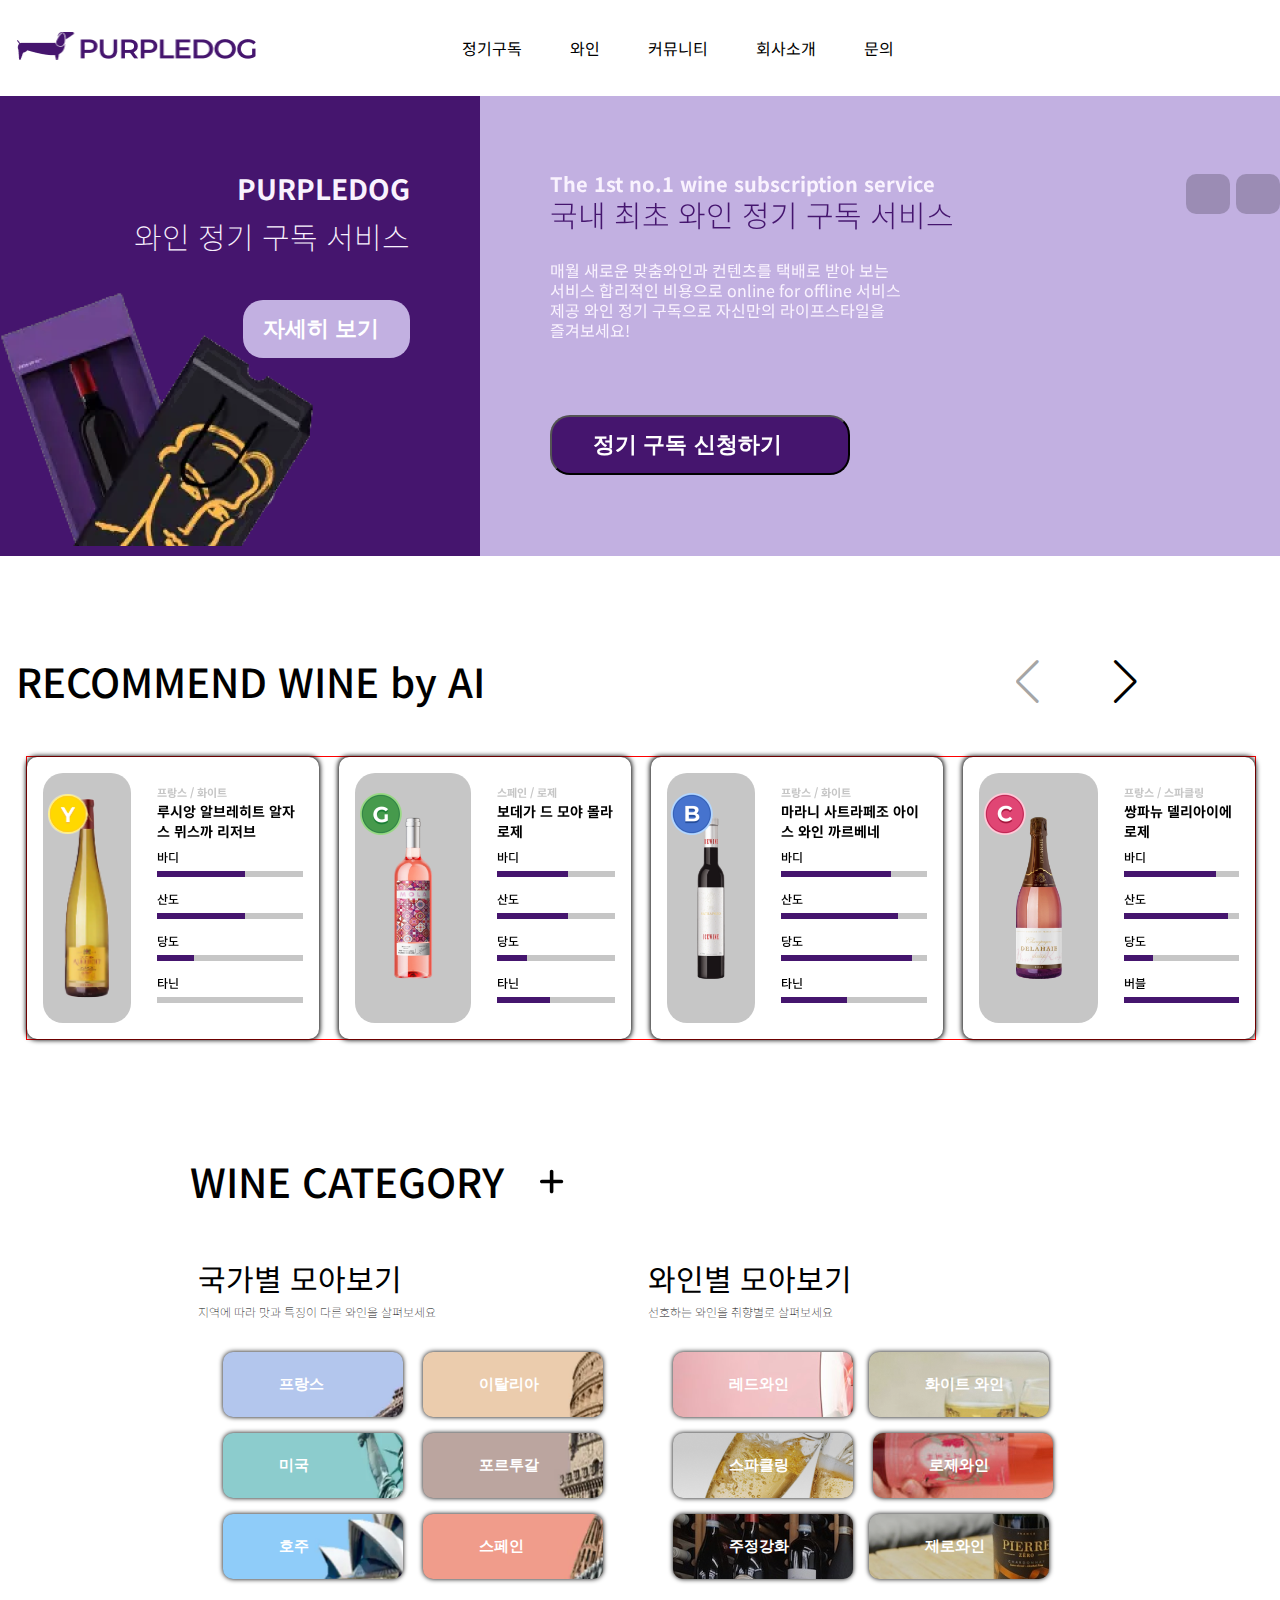
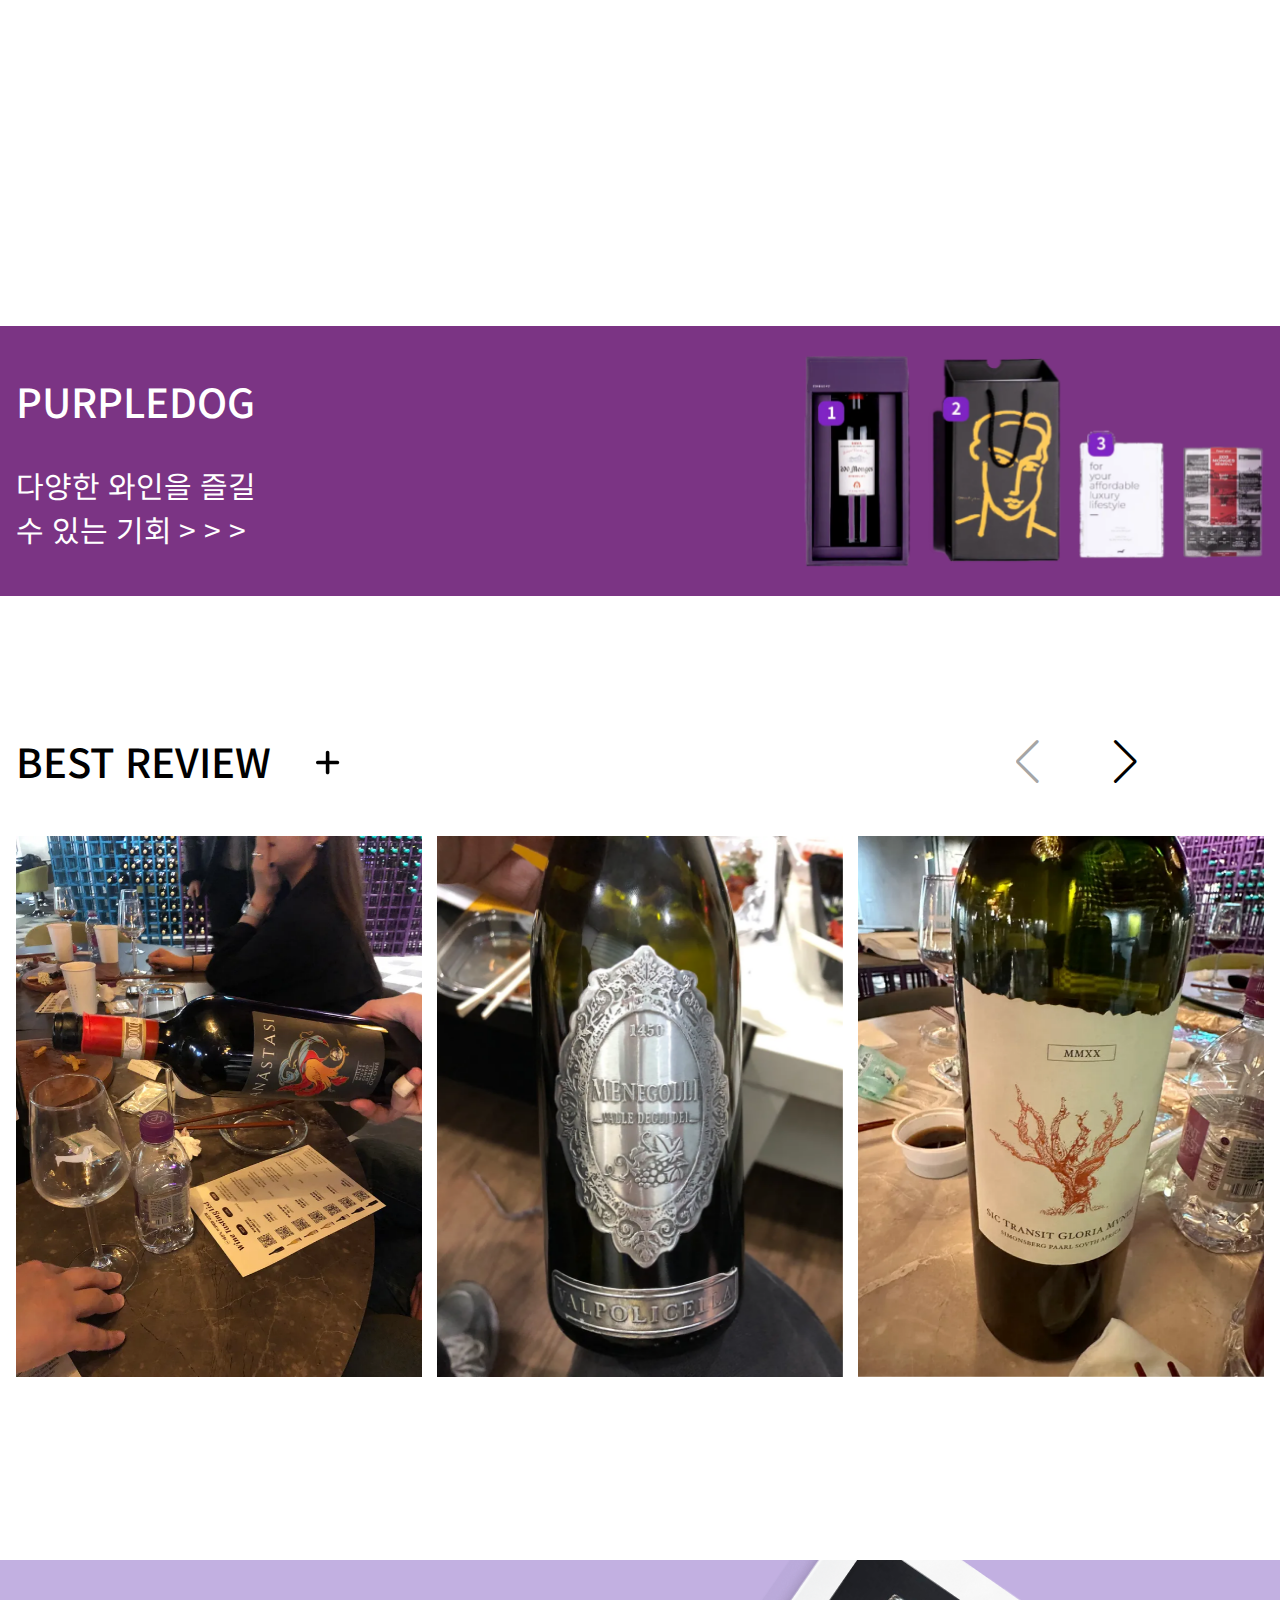
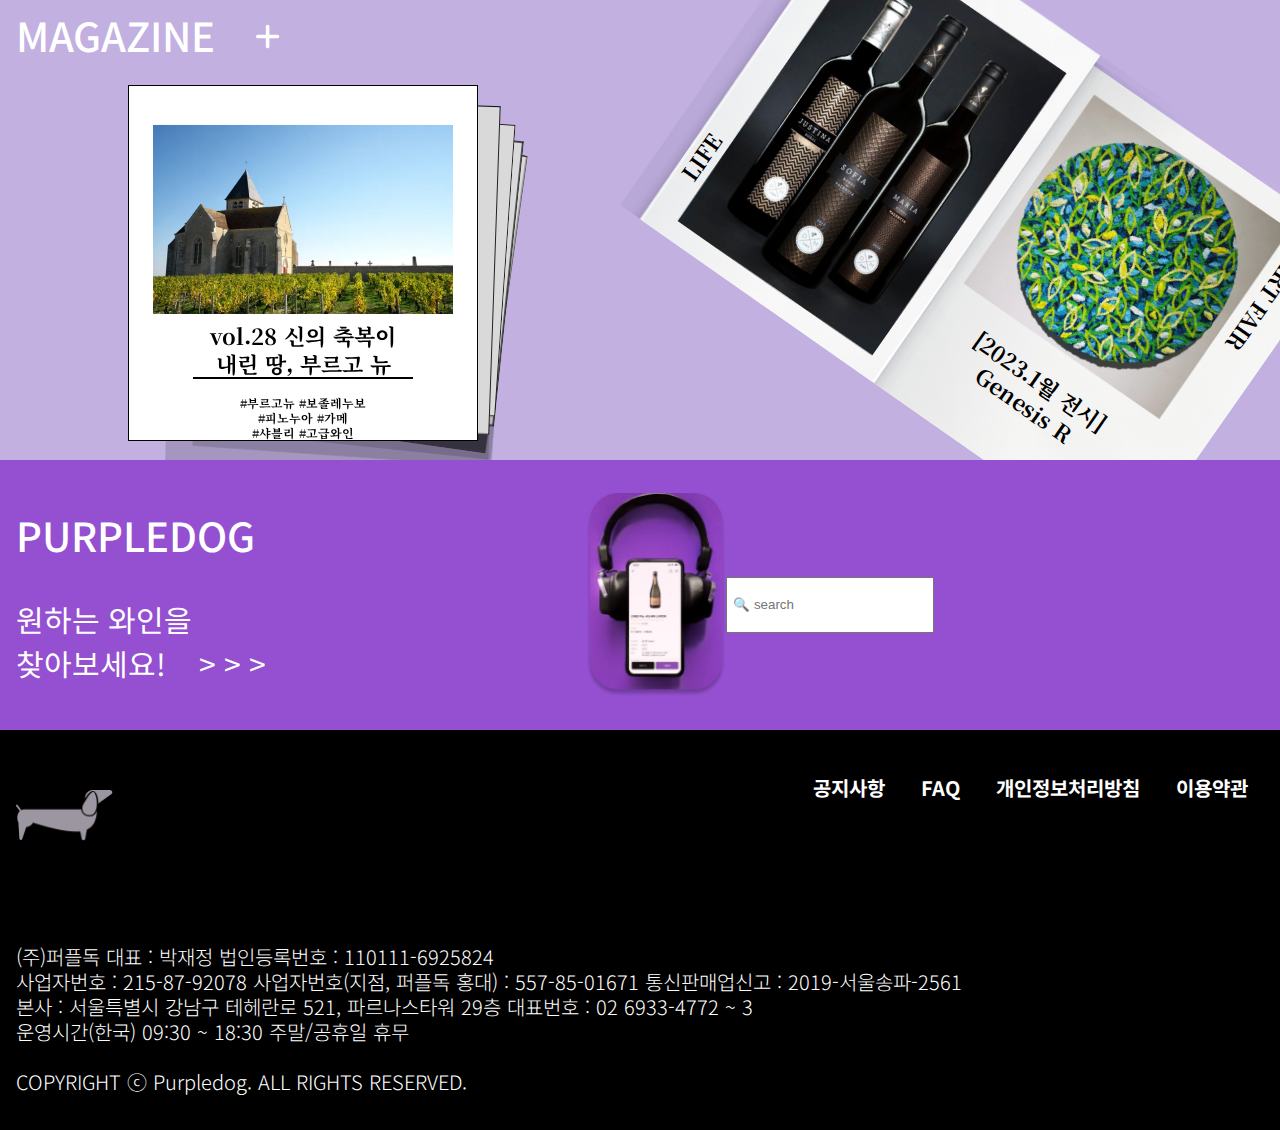
==== commit aee45e4f: "version0.1.1" ====
--- a/index.html
+++ b/index.html
@@ -5,198 +5,126 @@
   <meta http-equiv="X-UA-Compatible" content="IE=edge">
   <meta name="viewport" content="width=, initial-scale=1.0">
   <title>Document</title>
+  <link rel="stylesheet" href="./css/my_reset.css">
   <link rel="stylesheet" href="https://cdnjs.cloudflare.com/ajax/libs/font-awesome/6.3.0/css/all.min.css" integrity="sha512-SzlrxWUlpfuzQ+pcUCosxcglQRNAq/DZjVsC0lE40xsADsfeQoEypE+enwcOiGjk/bSuGGKHEyjSoQ1zVisanQ==" crossorigin="anonymous" referrerpolicy="no-referrer" />
-  <link rel="stylesheet" href="./css/my_reset.css">
   <link rel="stylesheet" href="https://cdn.jsdelivr.net/npm/swiper@9/swiper-bundle.min.css" />
   <link rel="stylesheet" href="./css/header1.css">
   <script src="https://cdn.jsdelivr.net/npm/swiper@9/swiper-bundle.min.js" defer></script>
   <script  src="./purpledog.js" defer></script>
 </head>
 <body>
-  <header class="hd">
-    <div class="max_header">
-        <nav class="main_nav">
-          <a href="#" class="logo"><img src="./imges/purpledog_logo.png" alt="logo">
-          </a>
-          <div class="gnb">
-            <ul class="gnb_list">
-              <li><a href=" #">정기구독</a>
-                <ul class="sub_list">
-                  <li><a href="#">구독소개</a></li>
-                  <li><a href="#">구독방법</a></li>
-                  <li><a href="#">와인 피드백</a></li>
-                </ul>
-              </li>
-              <li><a href="#">와인</a>
-                <ul class="sub_list">
-                  <li><a href="#">와인별</a></li>
-                  <li><a href="#">국가별</a></li>
-                  <li><a href="#">추천상품</a></li>
-                </ul>
-              </li>
-              <li><a href="#">커뮤니티</a>
-                <ul class="sub_list">
-                  <li><a href="#">리뷰</a></li>
-                  <li><a href="#">매거진</a></li>
-                  <li><a href="#">공지 및 이벤트</a></li>
-                </ul>
-              </li>
-              <li><a href="#">회사소개</a>
-                <ul class="sub_list">lo
-                  <li><a href="#">ABOUT</a></li>
-                  <li><a href="#">스토어</a></li>
-                </ul>
-              </li>
-              <li><a href="#">문의</a>
-                <ul class="sub_list">
-                  <li><a href="#">고객센터</a></li>
-                  <li><a href="#">B2B 문의</a></li>
-                  <li><a href="#">가맹 문의</a></li>
-                </ul>
-              </li>
-            </ul>
-          </div>
-          <div class="icon_nav">
-            <i class="fa-solid fa-magnifying-glass open_search" title="돋보기"></i>
-            <i class="fa-solid fa-bag-shopping" title="장바구니"></i>
-            <i class="fa-solid fa-user" title="내정보"></i>
-            <i class="fa-solid fa-bars open_bar" title ="bar"></i>
-          </div>
-        </nav>
+  <div class="wrap">
+    <header class="hd">
+      <div class="max_header">
+          <nav class="main_nav">
+            <a href="./index.html" class="logo"><img src="./imges/purpledog_logo.png" alt="logo">
+            </a>
+            <div class="gnb">
+              <!-- gnb_list -->
+            </div>
+            <div class="icon_nav">
+              <i class="fa-solid fa-magnifying-glass open_search" title="돋보기"></i>
+              <i class="fa-solid fa-bag-shopping" title="장바구니"></i>
+              <i class="fa-solid fa-user" title="내정보"></i>
+              <i class="fa-solid fa-bars open_bar" title ="bar"></i>
+            </div>
+          </nav>
+      </div>
+      <div class="search_modal_con">
+        <div class="search_modal">
+          <input class="main_search" type="text" style="color: white;" placeholder="검색어를 입력하세요.">
+          <div class="close_search"><i class="fa-solid fa-x close"></i></div>
+        </div>
+      </div>
+    </header>
+    <div class="gnb_m_con">
+      <div class="gnb_m">
+        <!-- gnb_list -->
+      </div>
+      <div class="close_bar">
+        <i class="fa-solid fa-x close"></i>
+      </div>
     </div>
-    <div class="search_modal_con">
-      <div class="search_modal">
-        <input class="main_search" type="text" style="color: white;" placeholder="검색어를 입력하세요.">
-        <div class="close_search"><i class="fa-solid fa-x close"></i></div>
-      </div>
+    <div class="main_banner_wrap mw">
+      <div class="fix_banner_con">
+        <a class="fix_banner" href="./about_subscription.html">
+          <span>PURPLEDOG</span>
+          <strong>와인 정기 구독 서비스</strong>
+          <button>
+              <span>자세히 보기</span>
+          </button>
+          <img src="./imges/sub_fix_banner_wine.png" alt="고정배너 와인">
+        </a>
+      </div>
+      <article class="slide_banner_con">
+          <div class="swiper slide_banner">
+            <div class="swiper-wrapper">
+              <div class="swiper-slide slide_banner1">
+                <div class="word_space">
+                  <span class="eng">The 1st no.1 wine subscription service</span>
+                  <strong>국내 최초 와인 정기 구독 서비스</strong>
+                  <p class="detail">매월 새로운 맞춤와인과 컨텐츠를 택배로 받아 보는 서비스
+                  합리적인 비용으로 online for offline 서비스 제공 와인&nbsp;정기 구독으로 자신만의 라이프스타일을 즐겨보세요!</p>
+                </div>
+                <button><a href="./subscription_01.html"><span>정기 구독 신청하기</span></a></button>
+                <img src="./imges/main_slide_banner_wine.png" alt="메인 슬라이드 배너 1 와인 사진">
+              </div>
+              <div class="swiper-slide slide_banner2">
+                <div class="word_space">
+                  <span class="eng">Purpledog AI-based custom wine solution</span>
+                  <strong>퍼플독 AI 기반 맞춤 와인 솔루션</strong>
+                  <p class="detail">퍼플독 자체 개발 AI 시스템을 통해 지속적 취향 반영과 데이터를 매칭해
+                    와인을 선정, 배정하고 취향에 맞는 와인을 추천해드립니다!</p>
+                </div>
+                <button><a href="./subscription_01.html"><span>정기 구독 신청하기</span></a></button>
+                <img src="./imges/main_slide_banner_model1.png" alt="메인 슬라이드 배너 2 모델 사진">
+              </div>
+              <div class="swiper-slide slide_banner3">
+                <div class="word_space">
+                  <span class="eng"># 오감 체험형 store</span>
+                  <strong>퍼플독 스토어(purpledog Store)</strong>
+                  <p class="detail">퍼플독 스토어는 와인을 직접 맛보고(Taste) 느끼고(Touch) 
+                    향을 맡고(Smell) 와인에 대해 듣고(Listen) 읽는(Read) 공간입니다</p>
+                </div>
+                <button><a href="./subscription_01.html"><span>정기 구독 신청하기</span></a></button>
+                <img src="./imges/main_slide_banner_model2.png" alt="메인 슬라이드 배너 1 와인 사진">
+              </div>
+              <div class="swiper-slide slide_banner4">
+                <img src="./imges/main_slide_banner_menu.png" alt="">
+                <span>나만의 퍼플독
+                  구독 상품을 &nbsp; 선택하세요!
+                </span>
+                <button><a href="./subscription_01.html"><span>정기 구독 신청하기</span></a></button>
+              </div>
+            </div>
+            <div class="swiper-button-next slide_banner_next"><i class="fa-solid fa-chevron-right"></i>
+            </div>
+            <div class="swiper-button-prev slide_banner_prev"><i class="fa-solid fa-chevron-left"></i>
+            </div>
+            <!-- <li>
+              <div class="slide_banner1">
+                <div class="word_space">
+                  <span class="eng">The 1st no.1 wine subscription service</span>
+                  <strong>국내 최초 와인 정기 구독 서비스</strong>
+                  <p class="detail">매월 새로운 맞춤와인과 컨텐츠를 택배로 받아 보는 서비스
+                    합리적인 비용으로 online for offline 서비스 제공 와인정기 구독으로 자신만의 라이프스타일을 즐겨보세요!</p>
+                  </div>
+                  <button><span>정기 구독 신청하기</span></button>
+                  <img src="./imges/메인 슬라이드 배너 1 와인.png" alt="메인 슬라이드 배너 1 와인 사진">
+                </div>
+              </li> -->
+            </div>
+            <div class="swiper-pagination slide_banner_pg"></div>
+      </article>
     </div>
-  </header>
-  <div class="gnb_m_con">
-    <div class="gnb_m">
-      <ul class="gnb_list">
-        <li><a href=" #">정기구독</a>
-          <ul class="sub_list">
-            <li><a href="#">구독소개</a></li>
-            <li><a href="#">구독방법</a></li>
-            <li><a href="#">와인 피드백</a></li>
-          </ul>
-        </li>
-        <li><a href="#">와인</a>
-          <ul class="sub_list">
-            <li><a href="#">와인별</a></li>
-            <li><a href="#">국가별</a></li>
-            <li><a href="#">추천상품</a></li>
-          </ul>
-        </li>
-        <li><a href="#">커뮤니티</a>
-          <ul class="sub_list">
-            <li><a href="#">리뷰</a></li>
-            <li><a href="#">매거진</a></li>
-            <li><a href="#">공지 및 이벤트</a></li>
-          </ul>
-        </li>
-        <li><a href="#">회사소개</a>
-          <ul class="sub_list">
-            <li><a href="#">ABOUT</a></li>
-            <li><a href="#">스토어</a></li>
-          </ul>
-        </li>
-        <li><a href="#">문의</a>
-          <ul class="sub_list">
-            <li><a href="#">고객센터</a></li>
-            <li><a href="#">B2B 문의</a></li>
-            <li><a href="#">가맹 문의</a></li>
-          </ul>
-        </li>
-        <li><a href="#">내정보</a>
-          <ul class="sub_list">
-            <li><a href="#">내정보</a></li>
-            <li><a href="#">장바구니</a></li>
-          </ul>
-        </li>
-      </ul>
-      <div class="close_bar"><i class="fa-solid fa-x close"></i></div>
-    </div>
-  </div>
-  <div class="main_banner_wrap">
-    <div class="fix_banner_con">
-      <a class="fix_banner" href="#">
-        <span>PURPLEDOG</span>
-        <strong>와인 정기 구독 서비스</strong>
-        <button><span>자세히 보기</span></button>
-        <img src="./imges/sub_fix_banner_wine.png" alt="고정배너 와인">
-      </a>
-    </div>
-    <article class="slide_banner_con">
-        <div class="swiper slide_banner">
-          <div class="swiper-wrapper">
-            <div class="swiper-slide slide_banner1">
-              <div class="word_space">
-                <span class="eng">The 1st no.1 wine subscription service</span>
-                <strong>국내 최초 와인 정기 구독 서비스</strong>
-                <p class="detail">매월 새로운 맞춤와인과 컨텐츠를 택배로 받아 보는 서비스
-                합리적인 비용으로 online for offline 서비스 제공 와인&nbsp;정기 구독으로 자신만의 라이프스타일을 즐겨보세요!</p>
-              </div>
-              <button><span>정기 구독 신청하기</span></button>
-              <img src="./imges/main_slide_banner_wine.png" alt="메인 슬라이드 배너 1 와인 사진">
-            </div>
-            <div class="swiper-slide slide_banner2">
-              <div class="word_space">
-                <span class="eng">Purpledog AI-based custom wine solution</span>
-                <strong>퍼플독 AI 기반 맞춤 와인 솔루션</strong>
-                <p class="detail">퍼플독 자체 개발 AI 시스템을 통해 지속적 취향 반영과 데이터를 매칭해 
-                  와인을 선정, 배정하고 취향에 맞는 와인을 추천해드립니다!</p>
-              </div>
-              <button><span>정기 구독 신청하기</span></button>
-              <img src="./imges/main_slide_banner_model1.png" alt="메인 슬라이드 배너 2 모델 사진">
-            </div>
-            <div class="swiper-slide slide_banner3">
-              <div class="word_space">
-                <span class="eng">Purpledog AI-based custom wine solution</span>
-                <strong>퍼플독 AI 기반 맞춤 와인 솔루션</strong>
-                <p class="detail">퍼플독 자체 개발 AI 시스템을 통해 지속적 취향 반영과 데이터를 매칭해 
-                  와인을 선정, 배정하고 취향에 맞는 와인을 추천해드립니다!</p>
-              </div>
-              <button><span>정기 구독 신청하기</span></button>
-              <img src="./imges/main_slide_banner_model2.png" alt="메인 슬라이드 배너 1 와인 사진">
-            </div>
-            <div class="swiper-slide slide_banner4">
-              <img src="./imges/main_slide_banner_menu.png" alt="">
-              <span>나만의 퍼플독
-                구독 상품을 &nbsp; 선택하세요!
-              </span>
-              <button><span>정기 구독 신청하기</span></button>
-            </div>
-          </div>
-          <div class="swiper-button-next slide_banner_next"><i class="fa-solid fa-chevron-right"></i>
-          </div>
-          <div class="swiper-button-prev slide_banner_prev"><i class="fa-solid fa-chevron-left"></i>
-          </div>
-          <!-- <li>
-            <div class="slide_banner1">
-              <div class="word_space">
-                <span class="eng">The 1st no.1 wine subscription service</span>
-                <strong>국내 최초 와인 정기 구독 서비스</strong>
-                <p class="detail">매월 새로운 맞춤와인과 컨텐츠를 택배로 받아 보는 서비스
-                  합리적인 비용으로 online for offline 서비스 제공 와인정기 구독으로 자신만의 라이프스타일을 즐겨보세요!</p>
-                </div>
-                <button><span>정기 구독 신청하기</span></button>
-                <img src="./imges/메인 슬라이드 배너 1 와인.png" alt="메인 슬라이드 배너 1 와인 사진">
-              </div>  
-            </li> -->
-          </div>
-          <div class="swiper-pagination slide_banner_pg"></div>
-    </article>
-  </div>
-  <div class="wine_recommend_wrap">
-    <h2>RECOMMEND WINE by AI</h2>
-    <div class="swiper wine_collection">
-      <div class="swiper-wrapper">
-        <div class="swiper-slide">
-          <div class="product">
-            <div class="wine_card">
-              <div class="wine_img">
-                <img class="yellow" src="./imges/yellow.png" alt="yellow">
+    <div class="wine_recommend_wrap mw">
+      <h2 class="head2">RECOMMEND WINE by AI</h2>
+      <div class="swiper wine_collection">
+        <div class="swiper-wrapper">
+          <div class="swiper-slide">
+            <div class="product">
+              <div class="wine_img">
+                <img class="tokken" src="./imges/yellow.png" alt="yellow">
                 <img class="wine" src="./imges/ruci.png" alt="루시앙">
               </div>
               <div class="wine_deteil">
@@ -215,17 +143,15 @@
               </div>
             </div>
           </div>
-        </div>
-        <div class="swiper-slide">
-          <div class="product">
-            <div class="wine_card">
-              <div class="wine_img">
-                <img class="yellow" src="./imges/green.png" alt="green">
+          <div class="swiper-slide">
+            <div class="product">
+              <div class="wine_img">
+                <img class="tokken" src="./imges/green.png" alt="green">
                 <img class="wine" src="./imges/vodega.png" alt="보데가">
               </div>
               <div class="wine_deteil">
                 <span>스페인 / 로제</span>
-                <p><strong>보데가 드 모야 몰라 로제</strong></p>
+                <p><strong>보데가 드 모야 몰라 로제 </strong></p>
                 <div class="wine_grap">
                   <span>바디</span>
                   <span class="p60"></span>
@@ -239,22 +165,20 @@
               </div>
             </div>
           </div>
-        </div>
-        <div class="swiper-slide">
-          <div class="product">
-            <div class="wine_card">
-              <div class="wine_img">
-                <img class="yellow" src="./imges/blue.png" alt="blue">
-                <img class="wine" src="./imges/marani.png" alt="마라니">
+          <div class="swiper-slide">
+            <div class="product">
+              <div class="wine_img">
+                <img class="tokken" src="./imges/blue.png" alt="blue">
+                <img class="wine" src="./imges/marani.png" alt="마라니 ">
               </div>
               <div class="wine_deteil">
                 <span>프랑스 / 화이트</span>
-                <p><strong>마라니 사트라페조 아이스 와인 까르베네 </strong></p>
-                <div class="wine_grap">
-                  <span>바디</span>
-                  <span class="p60"></span>
-                  <span>산도</span>
+                <p><strong>마라니 사트라페조 아이스 와인 까르베네</strong></p>
+                <div class="wine_grap">
+                  <span>바디</span>
                   <span class="p75"></span>
+                  <span>산도</span>
+                  <span class="p80"></span>
                   <span>당도</span>
                   <span class="p90"></span>
                   <span>타닌</span>
@@ -263,17 +187,15 @@
               </div>
             </div>
           </div>
-        </div>
-        <div class="swiper-slide">
-          <div class="product">
-            <div class="wine_card">
-              <div class="wine_img">
-                <img class="yellow" src="./imges/crimson.png" alt="crimson">
+          <div class="swiper-slide">
+            <div class="product">
+              <div class="wine_img">
+                <img class="tokken" src="./imges/crimson.png" alt="crimson">
                 <img class="wine" src="./imges/champagne.png" alt="쌍파뉴">
               </div>
               <div class="wine_deteil">
                 <span>프랑스 / 스파클링</span>
-                <p><strong>쌍파뉴 델리아이에 로제 </strong></p>
+                <p><strong>쌍파뉴 델리아이에 로제</strong></p>
                 <div class="wine_grap">
                   <span>바디</span>
                   <span class="p80"></span>
@@ -287,12 +209,10 @@
               </div>
             </div>
           </div>
-        </div>
-        <div class="swiper-slide">
-          <div class="product">
-            <div class="wine_card">
-              <div class="wine_img">
-                <img class="yellow" src="./imges/yellow.png" alt="yellow">
+          <div class="swiper-slide">
+            <div class="product">
+              <div class="wine_img">
+                <img class="tokken" src="./imges/yellow.png" alt="yellow">
                 <img class="wine" src="./imges/ruci.png" alt="루시앙">
               </div>
               <div class="wine_deteil">
@@ -311,17 +231,15 @@
               </div>
             </div>
           </div>
-        </div>
-        <div class="swiper-slide">
-          <div class="product">
-            <div class="wine_card">
-              <div class="wine_img">
-                <img class="yellow" src="./imges/green.png" alt="green">
-                <img class="wine" src="./imges/vodega.png" alt="보데가">
-              </div>
-              <div class="wine_deteil">
-                <span>스페인 / 로제</span>
-                <p><strong>보데가 드 모야 몰라 로제</strong></p>
+          <div class="swiper-slide">
+            <div class="product">
+              <div class="wine_img">
+                <img class="tokken" src="./imges/yellow.png" alt="yellow">
+                <img class="wine" src="./imges/ruci.png" alt="루시앙">
+              </div>
+              <div class="wine_deteil">
+                <span>프랑스 / 화이트</span>
+                <p><strong>루시앙 알브레히트 알자스 뮈스까 리저브 </strong></p>
                 <div class="wine_grap">
                   <span>바디</span>
                   <span class="p60"></span>
@@ -330,254 +248,362 @@
                   <span>당도</span>
                   <span class="p25"></span>
                   <span>타닌</span>
-                  <span class="p45"></span>
+                  <span class="p0"></span>
+                </div>
+              </div>
+            </div>
+          </div>
+          <div class="swiper-slide">
+            <div class="product">
+              <div class="wine_img">
+                <img class="tokken" src="./imges/yellow.png" alt="yellow">
+                <img class="wine" src="./imges/ruci.png" alt="루시앙">
+              </div>
+              <div class="wine_deteil">
+                <span>프랑스 / 화이트</span>
+                <p><strong>루시앙 알브레히트 알자스 뮈스까 리저브 </strong></p>
+                <div class="wine_grap">
+                  <span>바디</span>
+                  <span class="p60"></span>
+                  <span>산도</span>
+                  <span class="p60"></span>
+                  <span>당도</span>
+                  <span class="p25"></span>
+                  <span>타닌</span>
+                  <span class="p0"></span>
+                </div>
+              </div>
+            </div>
+          </div>
+          <div class="swiper-slide">
+            <div class="product">
+              <div class="wine_img">
+                <img class="tokken" src="./imges/yellow.png" alt="yellow">
+                <img class="wine" src="./imges/ruci.png" alt="루시앙">
+              </div>
+              <div class="wine_deteil">
+                <span>프랑스 / 화이트</span>
+                <p><strong>루시앙 알브레히트 알자스 뮈스까 리저브 </strong></p>
+                <div class="wine_grap">
+                  <span>바디</span>
+                  <span class="p60"></span>
+                  <span>산도</span>
+                  <span class="p60"></span>
+                  <span>당도</span>
+                  <span class="p25"></span>
+                  <span>타닌</span>
+                  <span class="p0"></span>
+                </div>
+              </div>
+            </div>
+          </div>
+          <div class="swiper-slide">
+            <div class="product">
+              <div class="wine_img">
+                <img class="tokken" src="./imges/yellow.png" alt="yellow">
+                <img class="wine" src="./imges/ruci.png" alt="루시앙">
+              </div>
+              <div class="wine_deteil">
+                <span>프랑스 / 화이트</span>
+                <p><strong>루시앙 알브레히트 알자스 뮈스까 리저브 </strong></p>
+                <div class="wine_grap">
+                  <span>바디</span>
+                  <span class="p60"></span>
+                  <span>산도</span>
+                  <span class="p60"></span>
+                  <span>당도</span>
+                  <span class="p25"></span>
+                  <span>타닌</span>
+                  <span class="p0"></span>
                 </div>
               </div>
             </div>
           </div>
         </div>
-        <div class="swiper-slide">
-          <div class="product">
-            <div class="wine_card">
-              <div class="wine_img">
-                <img class="yellow" src="./imges/blue.png" alt="blue">
-                <img class="wine" src="./imges/marani.png" alt="마라니">
-              </div>
-              <div class="wine_deteil">
-                <span>프랑스 / 화이트</span>
-                <p><strong>마라니 사트라페조 아이스 와인 까르베네 </strong></p>
-                <div class="wine_grap">
-                  <span>바디</span>
-                  <span class="p60"></span>
-                  <span>산도</span>
-                  <span class="p75"></span>
-                  <span>당도</span>
-                  <span class="p90"></span>
-                  <span>타닌</span>
-                  <span class="p45"></span>
-                </div>
-              </div>
-            </div>
+      </div>
+      <div class="swiper-pagination wine_pg"></div>
+      <div class="swiper-button-next wine_next"></div>
+      <div class="swiper-button-prev wine_prev"></div>
+    </div>
+    <div class="wine_category_wrap mw">
+      <h2 class="head2">WINE CATEGORY</h2>
+      <img class="plus" src="./imges/plus-solid.svg" alt="plus">
+      <section class="wine_category">
+        <div class="wine_con">
+          <strong>국가별 모아보기</strong>
+          <span>지역에 따라 맛과 특징이 다른 와인을 살펴보세요</span>
+          <div class="btn_group">
+            <button><span>프랑스</span></button>
+            <button><span>이탈리아</span</button>
+            <button><span>미국</span></button>
+            <button><span>포르투갈</span></button>
+            <button><span>호주</span></button>
+            <button><span>스페인</span></button>
           </div>
         </div>
-        <div class="swiper-slide">
-          <div class="product">
-            <div class="wine_card">
-              <div class="wine_img">
-                <img class="yellow" src="./imges/crimson.png" alt="crimson">
-                <img class="wine" src="./imges/champagne.png" alt="쌍파뉴">
-              </div>
-              <div class="wine_deteil">
-                <span>프랑스 / 스파클링</span>
-                <p><strong>쌍파뉴 델리아이에 로제 </strong></p>
-                <div class="wine_grap">
-                  <span>바디</span>
-                  <span class="p80"></span>
-                  <span>산도</span>
-                  <span class="p90"></span>
-                  <span>당도</span>
-                  <span class="p25"></span>
-                  <span>버블</span>
-                  <span class="p100"></span>
-                </div>
-              </div>
-            </div>
+        <div class="wine_wine">
+          <strong>와인별 모아보기</strong>
+          <span>선호하는 와인을 취향별로 살펴보세요</span>
+          <div class="btn_group">
+            <button><span>레드와인</span</button>
+            <button><span>화이트 와인</span></button>
+            <button><span>스파클링</span></button>
+            <button><span>로제와인</span></button>
+            <button><span>주정강화</span</button>
+            <button><span>제로와인</span></button>
           </div>
         </div>
-      </div>
-      <div class="swiper-pagination wine_pg"></div>
+      </section>
     </div>
-    <div class="swiper-button-next wine_next"></div>
-    <div class="swiper-button-prev wine_prev"></div>
-  </div>
-  <div class="wine_category_wrap">
-    <h2>WINE CATEGORY</h2>
-    <img class="plus" src="./imges/plus-solid.svg" alt="plus">
-    <section class="wine_category">
-      <div class="wine_con">
-        <strong>국가별 모아보기</strong>
-        <span>지역에 따라 맛과 특징이 다른 와인을 살펴보세요</span>
-        <div class="btn_group">
-          <button><span>프랑스</span></button>
-          <button><span>이탈리아</span</button>
-          <button><span>미국</span></button>
-          <button><span>포르투갈</span></button>
-          <button><span>호주</span></button>
-          <button><span>스페인</span></button>
+    <div class="mid_banner_wrap">
+      <a href="./about_subscription.html">
+        <div class="mid_banner mw">
+          <p>
+            <strong>PURPLEDOG</strong>
+            <span>다양한 와인을 즐길 수 있는 기회</span>
+          </p>
+          <img src="./imges/midbanner.png" alt="구독 구성품">
         </div>
-      </div>
-      <div class="wine_wine">
-        <strong>와인별 모아보기</strong>
-        <span>선호하는 와인을 취향별로 살펴보세요</span>
-        <div class="btn_group">
-          <button><span>레드와인</span</button>
-          <button><span>화이트 와인</span></button>
-          <button><span>스파클링</span></button>
-          <button><span>로제와인</span></button>
-          <button><span>주정강화</span</button>
-          <button><span>제로와인</span></button>
+      </a>
+    </div>
+    <div class="review_wrap mw">
+      <h2 class="head2">BEST REVIEW</h2>
+      <img class="plus" src="./imges/plus-solid.svg" alt="plus">
+      <div class="swiper review_slide">
+        <div class="swiper-wrapper">
+          <div class="swiper-slide reveiw_1">
+            <div class="front">
+              <img src="./imges/review1.png" alt="리뷰 1">
+            </div>
+            <div class="back">
+              <div class="review_deteil">
+                <span class="stars">
+                  <i class="fa-solid fa-star"></i>
+                  <i class="fa-solid fa-star"></i>
+                  <i class="fa-solid fa-star"></i>
+                  <i class="fa-solid fa-star"></i>
+                  <i class="fa-solid fa-star"></i>
+                </span>
+                <span class="review_title">식 트랜짓 글로리아 먼디</span>
+                <span class="review_content">퍼플독에서가장 좋아하는 와인 입니다.</span>
+                <span class="review_name">
+                  제**** 님의 후기
+                </span>
+              </div>
+            </div>
+            <a href="#"></a>
+          </div>
+          <div class="swiper-slide reveiw_2">
+            <div class="front">
+              <img src="./imges/review2.png" alt="리뷰 2">
+            </div>
+            <div class="back">
+              <div class="review_deteil">
+                <span class="stars">
+                  <i class="fa-solid fa-star"></i>
+                  <i class="fa-solid fa-star"></i>
+                  <i class="fa-solid fa-star"></i>
+                  <i class="fa-solid fa-star"></i>
+                  <i class="fa-solid fa-star"></i>
+                </span>
+                <span class="review_title">식 트랜짓 글로리아 먼디</span>
+                <span class="review_content">퍼플독에서가장 좋아하는 와인 입니다.</span>
+                <span class="review_name">
+                  제**** 님의 후기
+                </span>
+              </div>
+            </div>
+            <a href="#"></a>
+          </div>
+          <div class="swiper-slide reveiw_3">
+            <div class="front">
+              <img src="./imges/review3.png" alt="리뷰 3">
+            </div>
+            <div class="back">
+              <div class="review_deteil">
+                <span class="stars">
+                  <i class="fa-solid fa-star"></i>
+                  <i class="fa-solid fa-star"></i>
+                  <i class="fa-solid fa-star"></i>
+                  <i class="fa-solid fa-star"></i>
+                  <i class="fa-solid fa-star"></i>
+                </span>
+                <span class="review_title">식 트랜짓 글로리아 먼디</span>
+                <span class="review_content">퍼플독에서가장 좋아하는 와인 입니다.</span>
+                <span class="review_name">
+                  제**** 님의 후기
+                </span>
+              </div>
+            </div>
+            <a href="#"></a>
+          </div>
+          <div class="swiper-slide reveiw_1">
+            <div class="front">
+              <img src="./imges/review1.png" alt="리뷰 1">
+            </div>
+            <div class="back">
+              <div class="review_deteil">
+                <span class="stars">
+                  <i class="fa-solid fa-star"></i>
+                  <i class="fa-solid fa-star"></i>
+                  <i class="fa-solid fa-star"></i>
+                  <i class="fa-solid fa-star"></i>
+                  <i class="fa-solid fa-star"></i>
+                </span>
+                <span class="review_title">식 트랜짓 글로리아 먼디</span>
+                <span class="review_content">퍼플독에서가장 좋아하는 와인 입니다.</span>
+                <span class="review_name">
+                  제**** 님의 후기
+                </span>
+              </div>
+            </div>
+            <a href=""></a>
+          </div>
+          <div class="swiper-slide reveiw_2">
+            <div class="front">
+              <img src="./imges/review2.png" alt="리뷰 2">
+            </div>
+            <div class="back">
+              <div class="review_deteil">
+                <span class="stars">
+                  <i class="fa-solid fa-star"></i>
+                  <i class="fa-solid fa-star"></i>
+                  <i class="fa-solid fa-star"></i>
+                  <i class="fa-solid fa-star"></i>
+                  <i class="fa-solid fa-star"></i>
+                </span>
+                <span class="review_title">식 트랜짓 글로리아 먼디</span>
+                <span class="review_content">퍼플독에서가장 좋아하는 와인 입니다.</span>
+                <span class="review_name">
+                  제**** 님의 후기
+                </span>
+              </div>
+            </div>
+            <a href=""></a>
+          </div>
+          <div class="swiper-slide reveiw_3">
+            <div class="front">
+              <img src="./imges/review3.png" alt="리뷰 3">
+            </div>
+            <div class="back">
+              <div class="review_deteil">
+                <span class="stars">
+                  <i class="fa-solid fa-star"></i>
+                  <i class="fa-solid fa-star"></i>
+                  <i class="fa-solid fa-star"></i>
+                  <i class="fa-solid fa-star"></i>
+                  <i class="fa-solid fa-star"></i>
+                </span>
+                <span class="review_title">식 트랜짓 글로리아 먼디</span>
+                <span class="review_content">퍼플독에서가장 좋아하는 와인 입니다.</span>
+                <span class="review_name">
+                  제**** 님의 후기
+                </span>
+              </div>
+            </div>
+            <a href="#"></a>
+          </div>
         </div>
       </div>
-    </section>
-
-  </div>
-  <div class="mid_banner_wrap">
-    <a href="#">
-      <div class="mid_banner">
-        <p>
-          <strong>PURPLEDOG</strong>
-          <span>다양한 와인을 즐길 수 있는 기회</span>
-        </p>
-        <img src="./imges/midbanner.png" alt="구독 구성품">
-      </div>
-    </a>
-  </div>
-  <div class="review_wrap">
-    <h2>BEST REVIEW</h2>
-    <img class="plus" src="./imges/plus-solid.svg" alt="plus">
-    <div class="swiper review_slide">
-      <div class="swiper-wrapper">
-        <div class="swiper-slide reveiw_1">
-          <div class="front">
-            <img src="./imges/review1.png" alt="리뷰 1">
-          </div>
-          <div class="back">
-            <div class="review_deteil">
-              <span class="stars">
-                <i class="fa-solid fa-star"></i>
-                <i class="fa-solid fa-star"></i>
-                <i class="fa-solid fa-star"></i>
-                <i class="fa-solid fa-star"></i>
-                <i class="fa-solid fa-star"></i>
-              </span>
-              <span class="review_title">퍼플독에서가장 좋아하는 와인 입니다.</span>
-              <span class="review_name">
-                제**** 님의 후기
-              </span>
-            </div>
-          </div>
-          <a href="#"></a>
-        </div>
-        <div class="swiper-slide reveiw_2">
-          <div class="front">
-            <img src="./imges/review2.png" alt="리뷰 2">
-          </div>
-          <div class="back">
-            <div class="review_deteil">
-              <span class="stars">
-                <i class="fa-solid fa-star"></i>
-                <i class="fa-solid fa-star"></i>
-                <i class="fa-solid fa-star"></i>
-                <i class="fa-solid fa-star"></i>
-                <i class="fa-solid fa-star"></i>
-              </span>
-              <span class="review_title">퍼플독에서가장 좋아하는 와인 입니다.</span>
-              <span class="review_name">
-                제**** 님의 후기
-              </span>
-            </div>
-          </div>
-          <a href="#"></a>
-        </div>
-        <div class="swiper-slide reveiw_3">
-          <div class="front">
-            <img src="./imges/review3.png" alt="리뷰 3">
-          </div>
-          <div class="back">
-            <div class="review_deteil">
-              <span class="stars">
-                <i class="fa-solid fa-star"></i>
-                <i class="fa-solid fa-star"></i>
-                <i class="fa-solid fa-star"></i>
-                <i class="fa-solid fa-star"></i>
-                <i class="fa-solid fa-star"></i>
-              </span>
-              <span class="review_title">퍼플독에서가장 좋아하는 와인 입니다.</span>
-              <span class="review_name">
-                제**** 님의 후기
-              </span>
-            </div>
-          </div>
-          <a href="#"></a>
-        </div>
-        <div class="swiper-slide reveiw_1">
-          <div class="front">
-            <img src="./imges/review1.png" alt="리뷰 1">
-          </div>
-          <div class="back">
-            <div class="review_deteil">
-              <span class="stars">
-                <i class="fa-solid fa-star"></i>
-                <i class="fa-solid fa-star"></i>
-                <i class="fa-solid fa-star"></i>
-                <i class="fa-solid fa-star"></i>
-                <i class="fa-solid fa-star"></i>
-              </span>
-              <span class="review_title">퍼플독에서가장 좋아하는 와인 입니다.</span>
-              <span class="review_name">
-                제**** 님의 후기
-              </span>
-            </div>
-          </div>
-          <a href=""></a>
-        </div>
-        <div class="swiper-slide reveiw_2">
-          <div class="front">
-            <img src="./imges/review2.png" alt="리뷰 2">
-          </div>
-          <div class="back">
-            <div class="review_deteil">
-              <span class="stars">
-                <i class="fa-solid fa-star"></i>
-                <i class="fa-solid fa-star"></i>
-                <i class="fa-solid fa-star"></i>
-                <i class="fa-solid fa-star"></i>
-                <i class="fa-solid fa-star"></i>
-              </span>
-              <span class="review_title">퍼플독에서가장 좋아하는 와인 입니다.</span>
-              <span class="review_name">
-                제**** 님의 후기
-              </span>
-            </div>
-          </div>
-          <a href=""></a>
-        </div>
-        <div class="swiper-slide reveiw_3">
-          <div class="front">
-            <img src="./imges/review3.png" alt="리뷰 3">
-          </div>
-          <div class="back">
-            <div class="review_deteil">
-              <span class="stars">
-                <i class="fa-solid fa-star"></i>
-                <i class="fa-solid fa-star"></i>
-                <i class="fa-solid fa-star"></i>
-                <i class="fa-solid fa-star"></i>
-                <i class="fa-solid fa-star"></i>
-              </span>
-              <span class="review_title">퍼플독에서가장 좋아하는 와인 입니다.</span>
-              <span class="review_name">
-                제**** 님의 후기
-              </span>
-            </div>
-          </div>
-          <a href="#"></a>
-        </div>
-      </div>
+      <div class="swiper-button-prev review_prev"></div>
+      <div class="swiper-button-next review_next"></div>
+      <div class="swiper-pagination review_pg"></div>
     </div>
-    <div class="swiper-button-prev review_prev"></div>
-    <div class="swiper-button-next review_next"></div>
-    <div class="swiper-pagination review_pg"></div>
-  </div>
-  <div class="magazine_wrap">
-    <div class="magazine">
-      <img class="plus" src="./imges/plus-solid_white.svg" alt="plus">
-      <h2>MAGAZINE</h2>
-      <div class="magazine_contents">
-        <div class="min1">
-          <div class="swiper card_slide_list">
-            <ul class="swiper-wrapper">
-              <li class="swiper-slide card_slide">
+    <div class="magazine_wrap">
+      <div class="magazine mw">
+        <img class="plus" src="./imges/plus-solid_white.svg" alt="plus">
+        <h2>MAGAZINE</h2>
+        <div class="magazine_contents">
+          <div class="min1">
+            <div class="swiper card_slide_list">
+              <ul class="swiper-wrapper">
+                <li class="swiper-slide card_slide">
+                    <div class="card_detail card28">
+                      <div class="card_img">
+                      </div>
+                      <p class="card_dec">
+                        <span> vol.28 신의 축복이</span> <br>
+                        <span> 내린 땅, 부르고 뉴</span>
+                      </p>
+                      <p class="card_hash">
+                        <span>#부르고뉴 #보졸레누보 <br>
+                          #피노누아 #가메  <br>
+                          #샤블리 #고급와인</span>
+                      </p>
+                    </div>
+                </li>
+                <li class="swiper-slide card_slide">
+                  <div class="card_detail card27">
+                    <div class="card_img">
+                    </div>
+                    <p class="card_dec">
+                      <span> vol.27 프랑스의</span> <br>
+                      <span> 귀족산지, 보르도</span>
+                    </p>
+                    <p class="card_hash">
+                      <span>#보르도 #귀족산지 <br>#2대명산지 #생테밀리옹<br>#메독 #좌안 #우안</span>
+                    </p>
+                  </div>
+                </li>
+                <li class="swiper-slide card_slide">
+                  <div class="card_detail card26">
+                    <div class="card_img">
+                    </div>
+                    <p class="card_dec">
+                      <span> vol.26 칠레 와인의</span> <br>
+                      <span> 역사</span>
+                    </p>
+                    <p class="card_hash">
+                      <span>#칠레 #까르미네르 <br>
+                        #코스타존 #안데스산맥</span>
+                    </p>
+                  </div>
+                </li>
+                <li class="swiper-slide card_slide">
+                  <div class="card_detail">
+                    <div class="card_detail card28">
+                      <div class="card_img">
+                      </div>
+                      <p class="card_dec">
+                        <span> vol.28 신의 축복이</span> <br>
+                        <span> 내린 땅, 부르고 뉴</span>
+                      </p>
+                      <p class="card_hash">
+                        <span>#부르고뉴 #보졸레누보 <br>
+                          #피노누아 #가메  <br>
+                          #샤블리 #고급와인</span>
+                      </p>
+                    </div>
+                </li>
+                </li>
+                <li class="swiper-slide card_slide">
+                  <div class="card_detail card27">
+                    <div class="card_img">
+                    </div>
+                    <p class="card_dec">
+                      <span> vol.27 프랑스의</span> <br>
+                      <span> 귀족산지, 보르도</span>
+                    </p>
+                    <p class="card_hash">
+                      <span>#보르도 #귀족산지 <br>#2대명산지 #생테밀리옹<br>#메독 #좌안 #우안</span>
+                    </p>
+                  </div>
+                </li>
+                <li class="swiper-slide card_slide">
+                  <div class="card_detail card26">
+                    <div class="card_img">
+                    </div>
+                    <p class="card_dec">
+                      <span> vol.26 칠레 와인의</span> <br>
+                      <span> 역사</span>
+                    </p>
+                    <p class="card_hash">
+                      <span>#칠레 #까르미네르 <br>
+                        #코스타존 #안데스산맥</span>
+                    </p>
+                  </div>
+                </li>
+                <li class="swiper-slide card_slide">
                   <div class="card_detail card28">
                     <div class="card_img">
                     </div>
@@ -586,184 +612,99 @@
                       <span> 내린 땅, 부르고 뉴</span>
                     </p>
                     <p class="card_hash">
-                      <span>#부르고뉴 #보졸레누보 <br> 
+                      <span>#부르고뉴 #보졸레누보 <br>
                         #피노누아 #가메  <br>
                         #샤블리 #고급와인</span>
                     </p>
                   </div>
-              </li>
-              <li class="swiper-slide card_slide">
-                <div class="card_detail card27">
-                  <div class="card_img">
+                </li>
+                </li>
+                <li class="swiper-slide card_slide">
+                  <div class="card_detail card27">
+                    <div class="card_img">
+                    </div>
+                    <p class="card_dec">
+                      <span> vol.27 프랑스의</span> <br>
+                      <span> 귀족산지, 보르도</span>
+                    </p>
+                    <p class="card_hash">
+                      <span>#보르도 #귀족산지 <br>#2대명산지 #생테밀리옹<br>#메독 #좌안 #우안</span>
+                    </p>
                   </div>
-                  <p class="card_dec">
-                    <span> vol.27 프랑스의</span> <br>
-                    <span> 귀족산지, 보르도</span>
-                  </p>
-                  <p class="card_hash">
-                    <span>#보르도 #귀족산지 <br>#2대명산지 #생테밀리옹<br>#메독 #좌안 #우안</span>
-                  </p>
-                </div>
-              </li>
-              <li class="swiper-slide card_slide">
-                <div class="card_detail card26">
-                  <div class="card_img">
+                </li>
+                <li class="swiper-slide card_slide">
+                  <div class="card_detail card26">
+                    <div class="card_img">
+                    </div>
+                    <p class="card_dec">
+                      <span> vol.26 칠레 와인의</span> <br>
+                      <span> 역사</span>
+                    </p>
+                    <p class="card_hash">
+                      <span>#칠레 #까르미네르 <br>
+                        #코스타존 #안데스산맥</span>
+                    </p>
                   </div>
-                  <p class="card_dec">
-                    <span> vol.26 칠레 와인의</span> <br>
-                    <span> 역사</span>
-                  </p>
-                  <p class="card_hash">
-                    <span>#칠레 #까르미네르 <br> 
-                      #코스타존 #안데스산맥</span>
-                  </p>
-                </div>
-              </li>
-              <li class="swiper-slide card_slide">
-                <div class="card_detail">
-                  <div class="card_detail card28">
-                    <div class="card_img">
-                    </div>
-                    <p class="card_dec">
-                      <span> vol.28 신의 축복이</span> <br>
-                      <span> 내린 땅, 부르고 뉴</span>
-                    </p>
-                    <p class="card_hash">
-                      <span>#부르고뉴 #보졸레누보 <br> 
-                        #피노누아 #가메  <br>
-                        #샤블리 #고급와인</span>
-                    </p>
-                  </div>
-              </li>
-              </li>
-              <li class="swiper-slide card_slide">
-                <div class="card_detail card27">
-                  <div class="card_img">
-                  </div>
-                  <p class="card_dec">
-                    <span> vol.27 프랑스의</span> <br>
-                    <span> 귀족산지, 보르도</span>
-                  </p>
-                  <p class="card_hash">
-                    <span>#보르도 #귀족산지 <br>#2대명산지 #생테밀리옹<br>#메독 #좌안 #우안</span>
-                  </p>
-                </div>
-              </li>
-              <li class="swiper-slide card_slide">
-                <div class="card_detail card26">
-                  <div class="card_img">
-                  </div>
-                  <p class="card_dec">
-                    <span> vol.26 칠레 와인의</span> <br>
-                    <span> 역사</span>
-                  </p>
-                  <p class="card_hash">
-                    <span>#칠레 #까르미네르 <br> 
-                      #코스타존 #안데스산맥</span>
-                  </p>
-                </div>
-              </li>
-              <li class="swiper-slide card_slide">
-                <div class="card_detail card28">
-                  <div class="card_img">
-                  </div>
-                  <p class="card_dec">
-                    <span> vol.28 신의 축복이</span> <br>
-                    <span> 내린 땅, 부르고 뉴</span>
-                  </p>
-                  <p class="card_hash">
-                    <span>#부르고뉴 #보졸레누보 <br> 
-                      #피노누아 #가메  <br>
-                      #샤블리 #고급와인</span>
-                  </p>
-                </div>
-              </li>
-              </li>
-              <li class="swiper-slide card_slide">
-                <div class="card_detail card27">
-                  <div class="card_img">
-                  </div>
-                  <p class="card_dec">
-                    <span> vol.27 프랑스의</span> <br>
-                    <span> 귀족산지, 보르도</span>
-                  </p>
-                  <p class="card_hash">
-                    <span>#보르도 #귀족산지 <br>#2대명산지 #생테밀리옹<br>#메독 #좌안 #우안</span>
-                  </p>
-                </div>
-              </li>
-              <li class="swiper-slide card_slide">
-                <div class="card_detail card26">
-                  <div class="card_img">
-                  </div>
-                  <p class="card_dec">
-                    <span> vol.26 칠레 와인의</span> <br>
-                    <span> 역사</span>
-                  </p>
-                  <p class="card_hash">
-                    <span>#칠레 #까르미네르 <br> 
-                      #코스타존 #안데스산맥</span>
-                  </p>
-                </div>
-              </li>
-            </ul>
+                </li>
+              </ul>
+            </div>
+          </div>
+          <div class="book_con">
+            <div class="book">
+              <div class="left_book">
+                <img src="./imges/magazine_life.png"alt="라이프">
+                <p>LIFE</p>
+              </div>
+              <div class="right_book">
+                <img src="./imges/magazine_artfair.png"alt="라이프">
+                <p>ART FAIR</p>
+                <span>[2023.1월 전시] <br>
+                  Genesis R</span>
+              </div>
+            </div>
           </div>
         </div>
-        <div class="book_con">
-          <div class="book">
-            <div class="left_book">
-              <img src="./imges/magazine_life.png"alt="라이프">
-              <p>LIFE</p>
-            </div>
-            <div class="right_book">
-              <img src="./imges/magazine_artfair.png"alt="라이프">
-              <p>ART FAIR</p>
-              <span>[2023.1월 전시] <br>
-                Genesis R</span>
-            </div>
-          </div>
-        </div>
       </div>
     </div>
-  </div>
-  <div class="end_banner_wrap">
-      <div class="end_banner">
-        <p>
-          <strong>PURPLEDOG</strong>
-          <span>원하는 와인을 찾아보세요!</span>
-          <a href="#"></a>
-        </p>
-        <div class="docent">
-          <img src="./imges/docent.png" alt="구독 구성품">
-          <div>
-            <input class="docent_search" type="text" placeholder=" &#128269; search">
-          </div>
-        </div>
-      </div>
-  </div>
-  <footer>
-    <div class="max_footer">
-      <div class="top_menu" >
-        <a href="#"><img class="footer_logo" src="./imges/logo_small.png" alt="logo">
-        <div class="foot_nav">
-          <a href="#">공지사항</a>
-          <a href="#">FAQ</a>
-          <a href="#">개인정보처리방침</a>
-          <a href="#">이용약관</a>
+    <div class="end_banner_wrap">
+        <div class="end_banner mw">
+          <p>
+            <strong>PURPLEDOG</strong>
+            <span>원하는 와인을 찾아보세요!</span>
+            <a href="#"></a>
+          </p>
+          <div class="docent">
+            <img src="./imges/docent.png" alt="구독 구성품">
+            <div>
+              <input class="docent_search" type="text" placeholder=" &#128269; search">
+            </div>
+          </div>
         </div>
     </div>
-    <p>
-      (주)퍼플독 대표 : 박재정 법인등록번호 : 110111-6925824
-<br>
-사업자번호 : 215-87-92078 사업자번호(지점, 퍼플독 홍대) : 557-85-01671 통신판매업신고 : 2019-서울송파-2561
-<br>
-본사 : 서울특별시 강남구 테헤란로 521, 파르나스타워 29층 대표번호 : 02 6933-4772 ~ 3
-<br>
-운영시간(한국) 09:30 ~ 18:30 주말/공휴일 휴무
-<br><br>
-
-COPYRIGHT ⓒ Purpledog. ALL RIGHTS RESERVED.
-    </p>
-  </footer>
+    <footer>
+      <div class="max_footer mw">
+        <div class="top_menu" >
+          <a href="#"><img class="footer_logo" src="./imges/logo_small.png" alt="logo">
+          <div class="foot_nav">
+            <a href="#">공지사항</a>
+            <a href="#">FAQ</a>
+            <a href="#">개인정보처리방침</a>
+            <a href="#">이용약관</a>
+          </div>
+      </div>
+      <p>
+        (주)퍼플독 대표 : 박재정 법인등록번호 : 110111-6925824
+    <br>
+    사업자번호 : 215-87-92078 사업자번호(지점, 퍼플독 홍대) : 557-85-01671 통신판매업신고 : 2019-서울송파-2561
+    <br>
+    본사 : 서울특별시 강남구 테헤란로 521, 파르나스타워 29층 대표번호 : 02 6933-4772 ~ 3
+    <br>
+    운영시간(한국) 09:30 ~ 18:30 주말/공휴일 휴무
+    <br><br>
+    
+    COPYRIGHT ⓒ Purpledog. ALL RIGHTS RESERVED.
+      </p>
+    </footer>
+  </div>
 </body>
 </html>--- a/css/header1.css
+++ b/css/header1.css
@@ -13,10 +13,21 @@
   --gap2: 8px;
   font-family: "Noto Sans KR", sans-serif;
 }
+.mw {
+  max-width: var(--mw);
+  margin: auto;
+  width: calc(100% - 2rem);
+}
+.head2 {
+  font-size: 40px;
+  font-weight: 500;
+}
 body img {
   width: 100%;
 }
-
+.wrap {
+  overflow: hidden;
+}
 .hd > * {
 }
 button {
@@ -26,14 +37,10 @@
   margin: auto;
   z-index: 999;
   background-color: white;
-  position: sticky;
+  position: fixed;
   top: 0;
   left: 0;
   right: 0;
-}
-.max_header {
-  max-width: var(--mw);
-  margin: auto;
 }
 .main_nav > * {
 }
@@ -55,12 +62,12 @@
 }
 .gnb_m_con {
   position: fixed;
-  width: 0vw;
+  width: 100%;
   height: 100vh;
   background-color: white;
   z-index: 1000;
   top: 0;
-  right: 0;
+  right: -100%;
   overflow: auto;
   transition: 0.5s ease-in-out;
 }
@@ -76,10 +83,14 @@
 .gnb_list {
   display: flex;
   justify-content: center;
+  z-index: 2;
 }
 .gnb_list > li {
   position: relative;
   /* transition: 0.5s; */
+}
+.gnb_list > li > a {
+  padding-left: 32px;
 }
 .gnb_list > li > a:hover .gnb_list > li {
   background-color: var(--main_c2);
@@ -193,12 +204,30 @@
 
 /* ------------------main_banner--------------- */
 .main_banner_wrap {
+  padding-top: 96px;
+  overflow: hidden;
   display: flex;
-  max-width: 1920px;
-  margin: auto;
 }
 .main_banner_wrap > * {
   /* border: 5px solid rebeccapurple; */
+}
+.main_banner_wrap::before {
+  content: "";
+  position: absolute;
+  top: 96px;
+  left: 0;
+  background-color: var(--main_c1);
+  height: 460px;
+  width: 50%;
+}
+.main_banner_wrap::after {
+  content: "";
+  position: absolute;
+  top: 96px;
+  right: 0;
+  background-color: var(--main_c2);
+  height: 460px;
+  width: 50%;
 }
 .fix_banner_con {
   width: 37.5%;
@@ -208,7 +237,7 @@
   height: 460px;
   position: relative;
 }
-.fix_banner_con::before {
+/* .fix_banner_con::before {
   content: "";
   position: absolute;
   top: 0;
@@ -216,7 +245,7 @@
   width: 100vh;
   height: 460px;
   background-color: var(--main_c1);
-}
+} */
 .main_banner_wrap img {
   width: 100%;
 }
@@ -249,8 +278,9 @@
   color: var(--main_c3);
   margin-right: 70px;
   margin-left: -50px;
-}
-.fix_banner > button {
+  word-break: keep-all;
+}
+.fix_banner button {
   position: absolute;
   text-align: end;
   top: 204px;
@@ -270,7 +300,7 @@
   line-height: 32px;
   padding-right: 25px;
 }
-.fix_banner > button > span::after {
+.fix_banner > button > a > span::after {
   content: ">";
   position: absolute;
   right: 3px;
@@ -288,19 +318,17 @@
   position: relative;
   overflow: hidden;
 }
-.slide_banner_con::after {
+/* .slide_banner_con::after {
   content: "";
   position: absolute;
   top: 0;
-  right: -100vh;
-  width: 100vh;
+  right: -100vw;
+  width: 100vw;
   height: 460px;
   background-color: var(--main_c2);
   z-index: 1;
-}
-.slide_banner_container {
-  overflow: hidden;
-}
+} */
+
 .slide_banner {
   margin: 0;
 }
@@ -310,7 +338,6 @@
 }
 .word_space {
   margin-left: 70px;
-  margin-right: 240px;
   display: flex;
   flex-direction: column;
 }
@@ -319,26 +346,27 @@
 .slide_banner1 > * {
 }
 /*  -====================슬라이드 배너 1 =================*/
-.slide_banner1 > .word_space > .eng {
+.slide_banner .eng {
   margin-top: 75px;
   font-size: 28px;
   font-weight: 700;
   color: var(--main_c3);
 }
-.slide_banner1 > .word_space > strong {
+.slide_banner strong {
   font-size: 45px;
   font-weight: 300;
   color: var(--main_c1);
-}
-.slide_banner1 > .word_space > .detail {
+  word-break: keep-all;
+}
+.slide_banner .detail {
   padding-top: 26px;
   font-size: 16px;
   font-weight: 400;
   color: var(--main_c3);
   word-break: keep-all;
-  width: 385px;
-}
-.slide_banner1 > button {
+  width: 380px;
+}
+.slide_banner  button {
   margin-left: 70px;
   margin-top: 75px;
   width: 300px;
@@ -347,145 +375,48 @@
   background-color: var(--main_c1);
   transition: 0.5s;
 }
-.slide_banner1 > button > span {
+.slide_banner  button > a > span {
   font-size: 22px;
   font-weight: 700;
   color: white;
   padding-right: 25px;
   position: relative;
 }
-.slide_banner1 > button > span::after {
+.slide_banner > button > a > span::after {
   content: ">";
   position: absolute;
   right: 0;
   top: 0;
   font-size: x-large;
 }
-.slide_banner1 > button:hover {
+.slide_banner button:hover {
   background-color: white;
 }
-.slide_banner1 > button:hover > span {
+.slide_banner  button:hover > a > span {
   color: var(--main_c1);
 }
 
 .slide_banner1 > img {
   width: 262px;
   position: absolute;
-  right: 240px;
+  right: 0;
   top: 130px;
   z-index: -1;
 }
 /*  -====================슬라이드 배너 2 =================*/
-.slide_banner2 > .word_space > .eng {
-  margin-top: 75px;
-  font-size: 28px;
-  font-weight: 700;
-  color: var(--main_c3);
-}
-.slide_banner2 > .word_space > strong {
-  font-size: 45px;
-  font-weight: 300;
-  color: var(--main_c1);
-}
-.slide_banner2 > .word_space > .detail {
-  padding-top: 26px;
-  font-size: 16px;
-  font-weight: 400;
-  color: var(--main_c3);
-  word-break: keep-all;
-  width: 385px;
-}
-.slide_banner2 > button {
-  margin-left: 70px;
-  margin-top: 75px;
-  width: 300px;
-  height: 60px;
-  border-radius: 20px;
-  background-color: var(--main_c1);
-  transition: 0.5s;
-}
-.slide_banner2 > button > span {
-  font-size: 22px;
-  font-weight: 700;
-  color: white;
-  padding-right: 25px;
-  position: relative;
-}
-.slide_banner2 > button > span::after {
-  content: ">";
-  position: absolute;
-  right: 0;
-  top: 0;
-  font-size: x-large;
-}
-.slide_banner2 > button:hover {
-  background-color: white;
-}
-.slide_banner2 > button:hover > span {
-  color: var(--main_c1);
-}
-
 .slide_banner2 > img {
   width: 150px;
   position: absolute;
-  right: 240px;
+  right: 0px;
   top: 130px;
   z-index: -1;
 }
 /*  -====================슬라이드 배너 3 =================*/
-.slide_banner3 > .word_space > .eng {
-  margin-top: 75px;
-  font-size: 28px;
-  font-weight: 700;
-  color: var(--main_c3);
-}
-.slide_banner3 > .word_space > strong {
-  font-size: 45px;
-  font-weight: 300;
-  color: var(--main_c1);
-}
-.slide_banner3 > .word_space > .detail {
-  padding-top: 26px;
-  font-size: 16px;
-  font-weight: 400;
-  color: var(--main_c3);
-  word-break: keep-all;
-  width: 385px;
-}
-.slide_banner3 > button {
-  margin-left: 70px;
-  margin-top: 75px;
-  width: 300px;
-  height: 60px;
-  border-radius: 20px;
-  background-color: var(--main_c1);
-  transition: 0.5s;
-}
-.slide_banner3 > button > span {
-  font-size: 22px;
-  font-weight: 700;
-  color: white;
-  padding-right: 25px;
-  position: relative;
-}
-.slide_banner3 > button > span::after {
-  content: ">";
-  position: absolute;
-  right: 0;
-  top: 0;
-  font-size: x-large;
-}
-.slide_banner3 > button:hover {
-  background-color: white;
-}
-.slide_banner3 > button:hover > span {
-  color: var(--main_c1);
-}
 
 .slide_banner3 > img {
   width: 350px;
   position: absolute;
-  right: 240px;
+  right: 0px;
   top: 130px;
   z-index: -1;
 }
@@ -504,7 +435,7 @@
   font-weight: 300;
   color: var(--main_c1);
   position: absolute;
-  right: 250px;
+  right: 10px;
   top: 150px;
 }
 .slide_banner4 > button {
@@ -519,11 +450,11 @@
   height: 25px;
 }
 .slide_banner > .slide_banner_next {
-  right: 250px;
+  right: 0px;
 }
 .slide_banner > .slide_banner_prev {
   left: auto;
-  right: 300px;
+  right: 50px;
 }
 /* ================================================================================ */
 
@@ -541,71 +472,62 @@
   font-size: 25px;
 }
 
-.slide_banner_pg {
-}
-
 .slide_banner > .swiper-button-next::after,
 .slide_banner > .swiper-button-prev::after {
   display: none;
 }
 /* ------------------wine_recommend--------------- */
 .wine_recommend_wrap {
-  max-width: var(--mw);
-  margin: auto;
   padding-top: 100px;
   height: 600px;
   position: relative;
 }
-.wine_recommend_wrap h2 {
-  font-size: 40px;
-  font-weight: 500;
-}
 .wine_collection {
-  padding-top: 50px;
-  padding-bottom: 20px;
-  padding-left: 10px;
+  padding: 50px 10px 20px 10px;
+}
+.wine_collection > * {
+  border: 1px solid red;
 }
 .product {
-  width: 340px;
-  height: 300px;
+  /* width: 340px;
+  height: 300px; */
   background-color: white;
   display: flex;
   align-items: center;
   border-radius: 10px;
   box-shadow: 0px 0px 5px 0.5px;
   transition: 0.3s;
-}
-.product:hover {
-  box-shadow: 0px 0px 15px 5px var(--main_c1);
-}
-.wine_card {
+  padding: 1rem;
   display: flex;
   justify-content: space-evenly;
   align-items: center;
 }
+.product:hover {
+  box-shadow: 0px 0px 15px 5px var(--main_c1);
+}
 .wine_img {
-  width: 140px;
+  width: 144px;
   height: 250px;
+  object-fit: contain;
   border-radius: 20px;
   background-color: var(--main_c4);
   display: flex;
   justify-content: center;
   align-items: center;
   position: relative;
-  margin-left: 16px;
-}
-.wine_img .yellow {
+}
+.wine_img .tokken {
   width: 42px;
   position: absolute;
   top: 8%;
   left: 4%;
 }
 .wine_img .wine {
-  width: 35%;
-  height: 75%;
+  width: 100%;
+  height: 80%;
+  object-fit: contain;
 }
 .wine_deteil {
-  width: 144px;
   margin-left: 26px;
 }
 .wine_deteil > span {
@@ -636,7 +558,7 @@
   position: relative;
 }
 .wine_grap > span:nth-child(2n)::before {
-  content: "a";
+  content: "";
   height: 100%;
   background-color: var(--main_c1);
   position: absolute;
@@ -688,8 +610,6 @@
 /* ------------------------wine category ------------------*/
 
 .wine_category_wrap {
-  max-width: var(--mw);
-  margin: auto;
   position: relative;
 }
 .wine_category_wrap h2 {
@@ -822,8 +742,6 @@
   width: 100%;
 }
 .mid_banner {
-  max-width: var(--mw);
-  margin: auto;
   height: 270px;
   display: flex;
   justify-content: space-between;
@@ -864,17 +782,12 @@
 
 /*  review   */
 .review_wrap {
-  max-width: var(--mw);
-  height: 600px;
-  margin: auto;
   margin-top: 140px;
   position: relative;
 }
 .review_wrap img {
 }
 .review_wrap h2 {
-  font-size: 40px;
-  font-weight: 500;
   padding-bottom: 50px;
 }
 .review_wrap > .plus {
@@ -890,17 +803,17 @@
 .swiper-slide {
 }
 
-.review_slide > .swiper-wrapper > .swiper-slide > .front {
+.review_slide .front {
   height: 100%;
 }
-.review_slide > .swiper-wrapper > .swiper-slide > .back {
+.review_slide .back {
   opacity: 0;
   position: absolute;
   background-color: #44156e80;
-  bottom: 0;
+  top: 0;
   left: 0;
   width: 100%;
-  height: 100%;
+  height: 99%;
   transition: 0.5s;
 }
 .review_slide > .swiper-wrapper > .swiper-slide:hover .back {
@@ -909,66 +822,46 @@
 .swiper-slide > .back > .review_deteil {
   width: 80%;
   margin: auto;
-  height: 50%;
+  height: 30%;
   background-color: rgba(255, 255, 255, 0.8);
   text-align: center;
   display: flex;
   flex-direction: column;
   justify-content: space-between;
-  margin-top: 50%;
+  margin-top: 80%;
 }
 .review_deteil > .stars {
   /* border: 1px solid black; */
-  margin-top: 50px;
+  margin-top: 10%;
 }
 .review_deteil > .review_title {
   font-size: 20px;
   font-weight: 500;
 }
-.review_slide > .swiper-wrapper > .swiper-slide > a {
+.review_deteil > .review_content {
+  font-size: 16px;
+  font-weight: 500;
+}
+.review_name {
+  font-size: 16px;
+}
+.review_slide a {
   position: absolute;
   width: 100%;
   height: 100%;
   top: 0;
   left: 0;
 }
-
-/* .review_slide > .swiper-wrapper > .swiper-slide:nth-of-type(1) {
-  background-image: url(../imges/review1.png);
-  background-color: red;
-  background-blend-mode: multiply;
-} */
-/* .review_slide > .swiper-wrapper > .swiper-slide:nth-of-type(2) {
-  background-image: url(../imges/review2.png);
-  background-color: rgba(0, 0, 0, 0.2);
-
-}
-.review_slide > .swiper-wrapper > .swiper-slide:nth-of-type(3) {
-  background-image: url(../imges/review3.png);
-}
-.review_slide > .swiper-wrapper > .swiper-slide:nth-of-type(4) {
-  background-image: url(../imges/review1.png);
-}
-.review_slide > .swiper-wrapper > .swiper-slide:nth-of-type(5) {
-  background-image: url(../imges/review2.png);
-}
-.review_slide > .swiper-wrapper > .swiper-slide:nth-of-type(6) {
-  background-image: url(../imges/review3.png);
-}
-.swiper-slide {
-  background-size: cover;
-} */
-
 .review_prev {
   position: absolute;
-  top: 50%;
-  left: -8%;
+  top: 55%;
+  left: -5%;
   color: black;
 }
 .review_next {
   position: absolute;
-  top: 50%;
-  right: -8%;
+  top: 55%;
+  right: -5%;
   color: black;
 }
 
@@ -980,8 +873,6 @@
   overflow: hidden;
 }
 .magazine {
-  max-width: var(--mw);
-  margin: auto;
   position: relative;
 }
 .magazine > * {
@@ -1009,7 +900,7 @@
 }
 .min1 > .card_slide_list {
   width: 350px;
-  height: 350px;
+  height: 400px;
   margin-top: 25px;
   padding: auto;
   position: absolute;
@@ -1175,8 +1066,6 @@
   width: 100%;
 }
 .end_banner {
-  max-width: var(--mw);
-  margin: auto;
   height: 270px;
   display: flex;
   justify-content: space-between;
@@ -1244,10 +1133,6 @@
   margin: auto;
   background-color: black;
 }
-.max_footer {
-  max-width: var(--mw);
-  margin: auto;
-}
 footer .max_footer > .top_menu > img {
   width: 100%;
 }
@@ -1280,14 +1165,40 @@
 button:hover {
   /* filter: invert(100%); */
 }
-
+@media (max-width: 1610px) {
+  .wine_next,
+  .wine_prev {
+    position: absolute;
+    top: 21%;
+  }
+  .wine_next {
+    right: 10%;
+  }
+  .wine_prev {
+    left: 80%;
+  }
+  .review_next,
+  .review_prev {
+    position: absolute;
+    top: 4%;
+  }
+  .review_next {
+    right: 10%;
+  }
+  .review_prev {
+    left: 80%;
+  }
+}
 @media (max-width: 1450px) {
   .gnb a {
     display: inline-block;
     font-size: 16px;
-    padding: 0 2rem;
+    padding: 0 1rem;
     font-weight: 400;
     position: relative;
+  }
+  .main_banner_wrap {
+    width: 100%;
   }
   .fix_banner > span {
     margin-top: 75px;
@@ -1304,10 +1215,14 @@
     color: var(--main_c3);
     margin-right: 70px;
     margin-left: -50px;
+    word-break: keep-all;
   }
   .fix_banner > img {
     width: 314px;
     margin-top: 25px;
+  }
+  .slide_banner_con {
+    overflow: hidden;
   }
   .slide_banner_con img {
     display: none;
@@ -1320,20 +1235,32 @@
     font-weight: 300;
     color: var(--main_c1);
   }
-  .wine_recommend_wrap {
+  .slide_banner4 > span {
+    top: 75px;
+    left: 70px;
+  }
+  .slide_banner4 > button {
+    display: block;
+    margin-top: 300px;
+  }
+  
+  /* .slide_banner4 > span {
+    right: 40%;
+  } */
+  /* .wine_recommend_wrap {
     padding-top: 100px;
     max-width: 1000px;
     height: 600px;
     margin: auto;
     position: relative;
-  }
-  .review_wrap {
+  } */
+  /* .review_wrap {
     max-width: 1200px;
     height: 700px;
     margin: auto;
     margin-top: 140px;
     position: relative;
-  }
+  } */
   .wine_con::after {
     display: none;
   }
@@ -1390,18 +1317,23 @@
     box-shadow: 0 0 5px ;
     position: relative;
   } */
-  .review_wrap {
+  /* .review_wrap {
     max-width: 900px;
     height: 100%;
     margin: auto;
     margin-top: 140px;
     position: relative;
-  }
+  } */
   .mid_banner_wrap {
     margin-top: 350px;
   }
 }
+@media (max-width: 1100px) {
+  .main_banner_wrap::before, .main_banner_wrap::after {
+  }
+}
 @media (max-width: 880px) {
+  
   .gnb a {
     display: inline-block;
     font-size: 16px;
@@ -1413,7 +1345,7 @@
     display: none;
   }
   .gnb_m_con.on {
-    width: 100%;
+    right: 0;
   }
 
   .close_search {
@@ -1484,8 +1416,11 @@
   .icon_nav {
     width: 80px;
   }
-  .slide_banner_con {
+  .main_banner_wrap::after, .main_banner_wrap::before {
     display: none;
+  }
+  .main_banner_wrap {
+    display: block;
   }
   .fix_banner > * {
     margin-right: auto;
@@ -1494,17 +1429,8 @@
   .fix_banner_con {
     width: 100%;
     background-color: var(--main_c1);
-    height: 600px;
+    height: 300px;
     position: relative;
-  }
-  .fix_banner_con::before {
-    content: "";
-    position: absolute;
-    top: 0;
-    left: 0;
-    width: 0;
-    height: 0;
-    background-color: var(--main_c1);
   }
   .fix_banner {
     width: 100vw;
@@ -1540,20 +1466,70 @@
     transition: 0.5s;
   }
   .fix_banner > img {
-    width: 400px;
-    margin-top: 25px;
-    margin: 0 70px;
-  }
-  .wine_recommend_wrap {
+    width: 240px;
+    margin: auto;
+  }
+  .slide_banner_con {
+    width: 100%;
+    height: 500px;
+  }
+  .word_space {
+    text-align: center;
+    align-items: center;
+    margin: auto;
+    width: calc(100% - 2rem);
+  }
+  .swiper-wrapper .swiper-slide > .word_space > .eng {
+    font-size: 24px;
+    font-weight: 700;
+  }
+  .swiper-wrapper .swiper-slide > .word_space > strong {
+    padding-top: 25px;
+    font-size: 45px;
+    font-weight: 300;
+  }
+  .swiper-wrapper .swiper-slide > .word_space > .detail {
+    text-align: center;
+    font-size: 18px;
+    font-weight: 400;
+    margin: 0;
+  }
+  .slide_banner button {
+    max-width: 300px;
+    margin: 10% 3%;
+  }
+  .slide_banner4 > span {
+    top: 75px;
+    left: 0;
+    margin: 0;
+    margin: auto;
+  }
+  .slide_banner4 > button {
+    display: block;
+    margin-top: 300px;
+  }
+  .slide_banner_next,
+.slide_banner_prev {
+  display: none;
+}
+  /* .wine_recommend_wrap {
     max-width: 600px;
     margin: auto;
     padding-top: 100px;
     height: 600px;
     position: relative;
-  }
+  } */
   .wine_next,
   .wine_prev {
-    display: none;
+    width: 8px;
+    height: 8px;
+    top: 90%;
+  }
+  .wine_next {
+    right: 40%;
+  }
+  .wine_prev {
+    left: 40%;
   }
   .btn_group {
     width: 200px;
@@ -1600,21 +1576,46 @@
   .mid_banner > img {
     width: 50%;
   }
-  .review_wrap {
+  /* .review_wrap {
     max-width: 600px;
     height: 100%;
     margin: auto;
     margin-top: 140px;
     position: relative;
-  }
-  .review_next,
+  } */
+  .review_deteil > .stars {
+    /* border: 1px solid black; */
+    margin-top: 10%;
+    font-size: small;
+  }
+  .review_deteil > .review_title {
+    font-size: 16px;
+    font-weight: 500;
+  }
+  .review_deteil > .review_content {
+    font-size: 10px;
+    font-weight: 500;
+  }
+  .review_name {
+    font-size: 12px;
+  }
+  .review_prev,
+  .review_next {
+    width: 8px;
+    height: 8px;
+    top: 110%;
+  }
   .review_prev {
-    display: none;
+    left: 40%;
+  }
+  .review_next {
+    right: 40%;
   }
   .magazine_wrap {
     margin-top: 180px;
     background-color: var(--main_c2);
     overflow: hidden;
+    height: 900px;
   }
   .magazine {
     max-width: 500px;
@@ -1628,19 +1629,24 @@
     height: 450px;
   }
   .min1 {
-    margin: auto;
+    max-width: 380px;
+    margin: auto;
+  }
+  .min1 > .card_slide_list {
+    max-width: 300px;
+    height: 400px;
   }
   .book_con {
     margin: auto;
     -webkit-transform: scale(0.8) rotate(0);
   }
   .book > .right_book:hover.right_book > * {
-    transform: rotate(0deg);
+    transform: scale(1.2) rotate(0deg);
   }
   .book > .left_book:hover.left_book > * {
-    transform: scale(1) rotate(0deg);
+    transform: scale(1.2) rotate(0deg);
     z-index: 100;
-    color: black;
+    color: white;
   }
   /* .end_banner_wrap {
     height: 500px;
@@ -1668,101 +1674,23 @@
   .max_footer > p {
     font-size: 16px;
   }
-  /* .slide_banner_con { 
-    width: 100%;
-    background-color: var(--main_c2);
-    position: relative;
-  }
-  .slide_banner_con img {
-    display: block;
-  }
-  .slide_banner_con::after {
-    content: "";
-    position: absolute;
-    top: 0;
-    right: -100vh;
-    width: 0;
-    height: 0;
-    background-color: var(--main_c2);
-    z-index: 1;
-  }
-  .slide_banner_container {
-    overflow: hidden;
-  }
-  .slide_banner {
-    margin: 0;
-  }
-  .swiper-wrapper {
-    position: relative;
-    overflow: visible;
-  }
-  .word_space {
-    margin-left: 70px;
-    margin-right: 0;
-    display: flex;
-    flex-direction: column;
-  }
-  .slide_banner1 {
-  }
-  .slide_banner1 > * {
-  
-  }
-  .swiper-slide > .word_space > .eng {
-    margin-top: 75px;
-    font-size: 28px;
-    font-weight: 700;
-    color: var(--main_c3);
-  }
-  .swiper-slide > .word_space > strong {
-    font-size: 45px;
-    font-weight: 300;
-    color: var(--main_c1);
-  }
-  .swiper-slide > img {
-    width: 150px;
-    position: absolute;
-    right: 50px;
-    top: 130px;
-    z-index: -1;
-  }
-  .slide_banner1 > img {
-    width: 262px;
-    position: absolute;
-    right: 50px;
-    top: 130px;
-    z-index: -1;
-  }
-  .slide_banner_next, .slide_banner_prev {
-    top: 50px;
-    color: black;
-    width: 25px;
-    height: 25px;
-  }
-  .slide_banner > .slide_banner_next {
-    right: 250px;
-  }
-  .slide_banner > .slide_banner_prev {
-    left: auto;
-    right: 300px;
-  }
-  .slide_banner4 > img {
-    width: 500px;
-    position: absolute;
-    left: 70px;
-    top: 75px;
-  }
-  .slide_banner4 > span {
-    text-align: center;
-    width: 150px;
-    font-size: 24px;
-    font-weight: 300;
-    color: var(--main_c1);
-    position: absolute;
-    right: 50px;
-    top: 150px;
-  } */
+}
+@media (max-width: 530px) {
+  .head2 {
+    font-size: 35px;
+  }
 }
 @media (max-width: 470px) {
+  .main_nav {
+    padding: var(--gap1);
+  }
+  .max_header > .main_nav > .logo {
+    width: 180px;
+  }
+  .search_modal_con {
+    top: 64px;
+  }
+
   .fix_banner > strong {
     font-size: 45px;
     word-break: keep-all;
@@ -1772,53 +1700,67 @@
     right: 50px;
   }
   .fix_banner > img {
-    max-width: 314px;
-    margin: auto;
-    margin-top: 25px;
-  }
-  .wine_recommend_wrap {
-    max-width: 410px;
-    margin: auto;
+    width: 170px;
+    margin: auto;
+  }
+
+  .swiper-wrapper .swiper-slide > .word_space > strong {
+    font-size: 45px;
+    word-break: keep-all;
+  }
+  .wine_recommend_wrap > h2 {
+    font-size: 25px;
+  }
+  .wine_next,
+  .wine_prev {
+    display: none;
   }
   .wine_category_wrap {
-    max-width: 300px;
+    max-width: 380px;
     margin: auto;
     position: relative;
   }
+  .wine_category_wrap > h2 {
+    font-size: 25px;
+  }
   .wine_category_wrap > .plus {
-    width: 25px;
+    width: 16px;
     position: absolute;
-    top: 62px;
-    left: 240px;
+    top: 8px;
+    left: 220px;
   }
   .wine_category {
     display: block;
     padding-top: 50px;
   }
   .wine_category > div {
+    width: 380px;
     padding: 0 8px;
     /* background-color: antiquewhite; */
   }
   .wine_category > div > strong {
-    text-align: center;
+    font-size: 24px;
   }
   .wine_category > div > span {
-    text-align: center;
-    margin-left: 30px;
+    font-weight: 300;
   }
   .wine_wine {
-    margin-top: 300px;
-  }
-  .wine_category > .wine_wine > span {
-    margin-left: 45px;
-  }
+    margin-top: 30px;
+  }
+
   .btn_group {
-    height: 500px;
+    width: 380px;
+    margin: auto;
+  }
+  .wine_category > div > .btn_group {
+    margin: 0;
+
+    /* background-color: aquamarine; */
   }
   .btn_group > button {
-    width: 200px;
-    height: 65px;
-    border-radius: 10px;
+    width: 150px;
+    height: 62px;
+    border-radius: 5px;
     border: transparent;
     box-shadow: 0 0 5px;
     position: relative;
@@ -1834,6 +1776,7 @@
   }
   .mid_banner_wrap {
     height: 450px;
+    margin-top: 80px;
   }
   .mid_banner {
     padding-top: 30px;
@@ -1845,16 +1788,55 @@
     padding-top: 50px;
     width: 300px;
   }
+  .review_wrap > h2 {
+    font-size: 25px;
+  }
+  .review_wrap > .plus {
+    width: 16px;
+    position: absolute;
+    top: 6px;
+    left: 180px;
+  }
+  .review_deteil > .stars {
+    /* border: 1px solid black; */
+    margin-top: 5%;
+    font-size: xx-small;
+  }
+  .review_deteil > .review_title {
+    font-size: 10px;
+    font-weight: 500;
+  }
+  .review_deteil > .review_content {
+    font-size: 6px;
+    font-weight: 500;
+  }
+  .review_name {
+    font-size: 8px;
+  }
   .review_prev,
   .review_next {
     display: none;
   }
   .magazine_wrap {
-    height: 1500px;
+    height: 1100px;
+  }
+  .magazine > h2 {
+    font-size: 25px;
+  }
+  .magazine > .plus {
+    width: 16px;
+    position: absolute;
+    top: 56px;
+    left: 150px;
+  }
+  .min1 {
+    max-width: 380px;
+    margin: auto;
+    margin-left: 20px;
   }
   .min1 > .card_slide_list {
     max-width: 300px;
-    margin: auto;
+    height: 400px;
   }
 
   .book_con {
@@ -1863,10 +1845,9 @@
   }
   .book {
     top: 0;
-    left: -30px;
   }
   .book > .left_book {
-    width: 400px;
+    width: 380px;
     height: 400px;
     background-image: url(../imges/left_book.png);
     /* z-index: 10; */
@@ -1895,6 +1876,7 @@
     z-index: 10;
     position: relative;
     transition: 0.5s;
+    padding-left: 200px;
   }
   .book > .right_book > p {
     position: absolute;
@@ -1904,23 +1886,34 @@
     font-size: 22px;
     font-weight: 700;
     -webkit-transform: rotate(90deg);
-    transform: rotate(90deg);
+    transform: rotate(-90deg);
   }
   .book > .right_book > img {
     width: 240px;
     position: absolute;
-    top: 35px;
+    top: 150px;
     right: 53px;
+    transform: rotate(-90deg);
   }
   .book > .right_book > span {
     position: absolute;
-    top: 290px;
+    top: 60px;
     left: 60px;
     text-align: center;
     font-family: "Noto Serif KR", serif;
-    font-size: 22px;
+    font-size: 18px;
     font-weight: 700;
-  }
+    transform: rotate(-90deg);
+  }
+  .book > .right_book:hover.right_book > * {
+    transform: scale(1.2) rotate(-90deg);
+  }
+  .book > .left_book:hover.left_book > * {
+    transform: scale(1.2) rotate(-90deg);
+    z-index: 100;
+    color: white;
+  }
+
   .end_banner_wrap {
     margin-top: 400px;
     height: 500px;
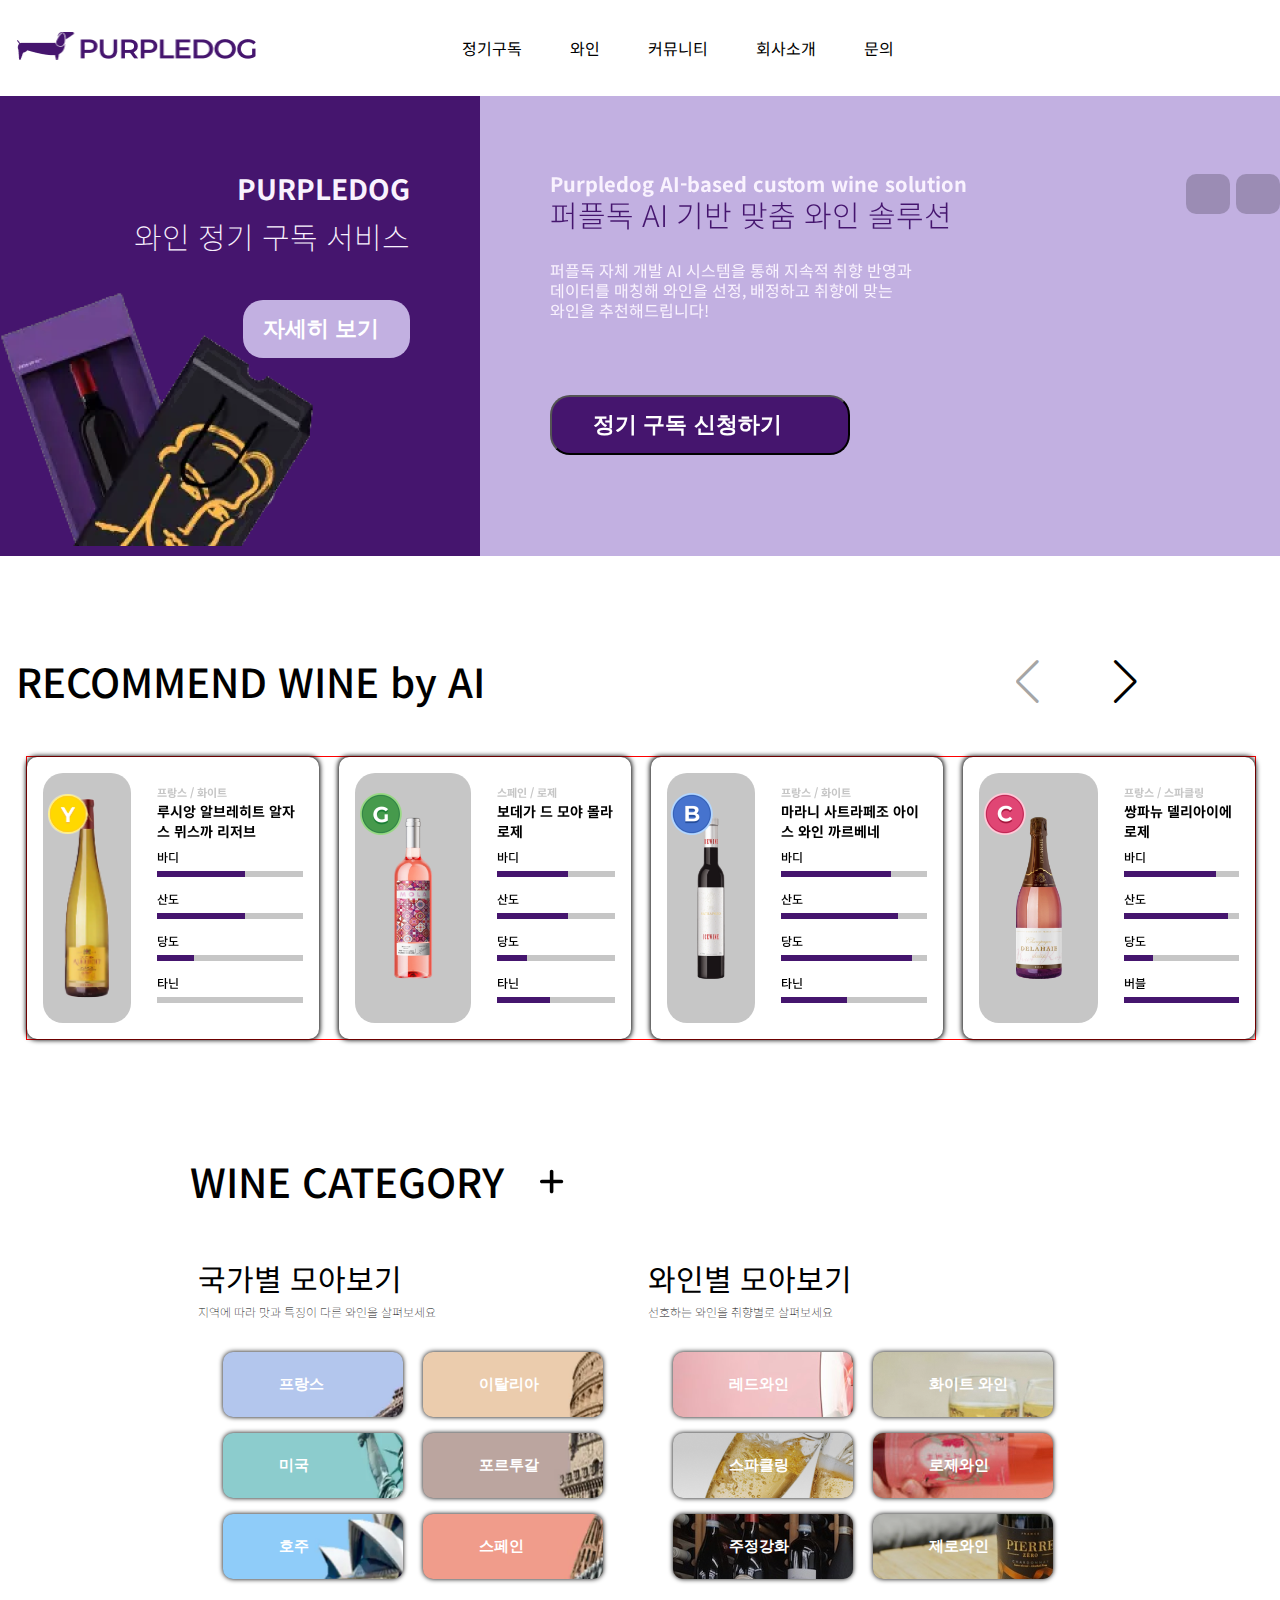
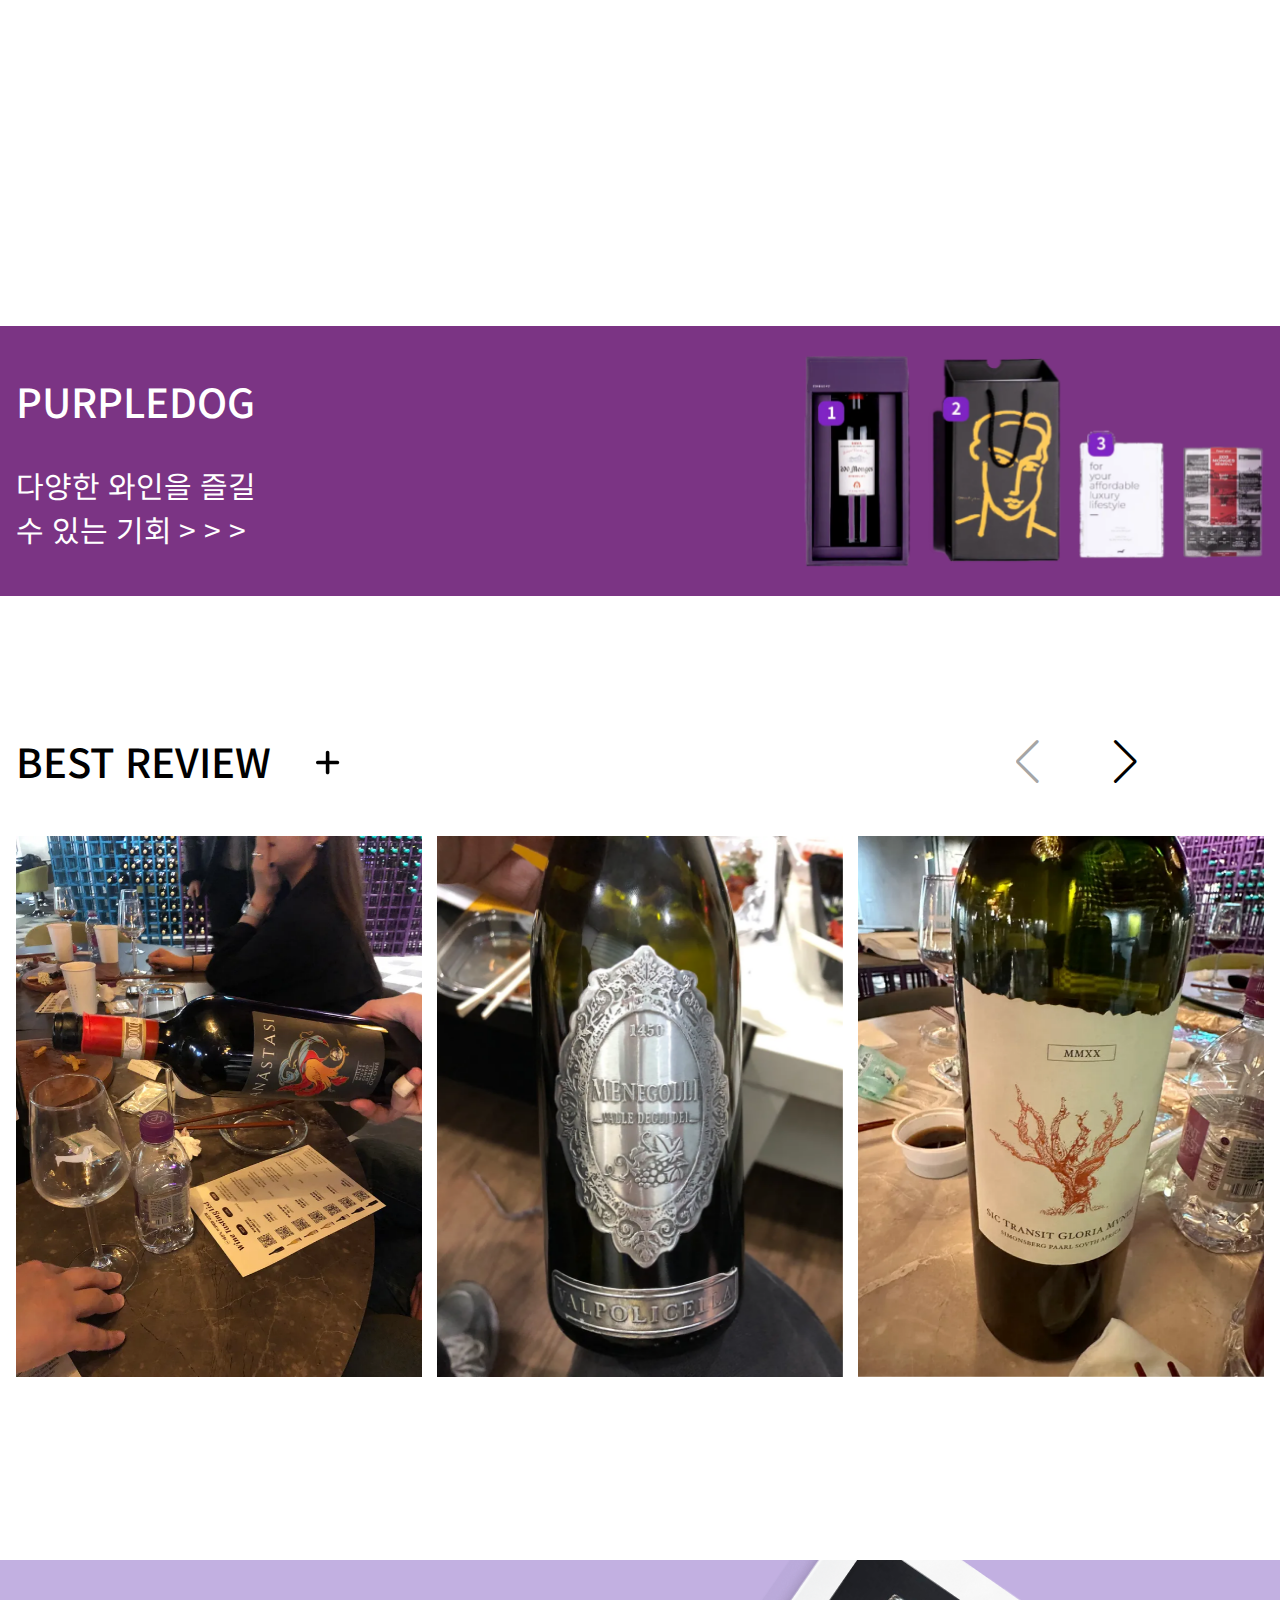
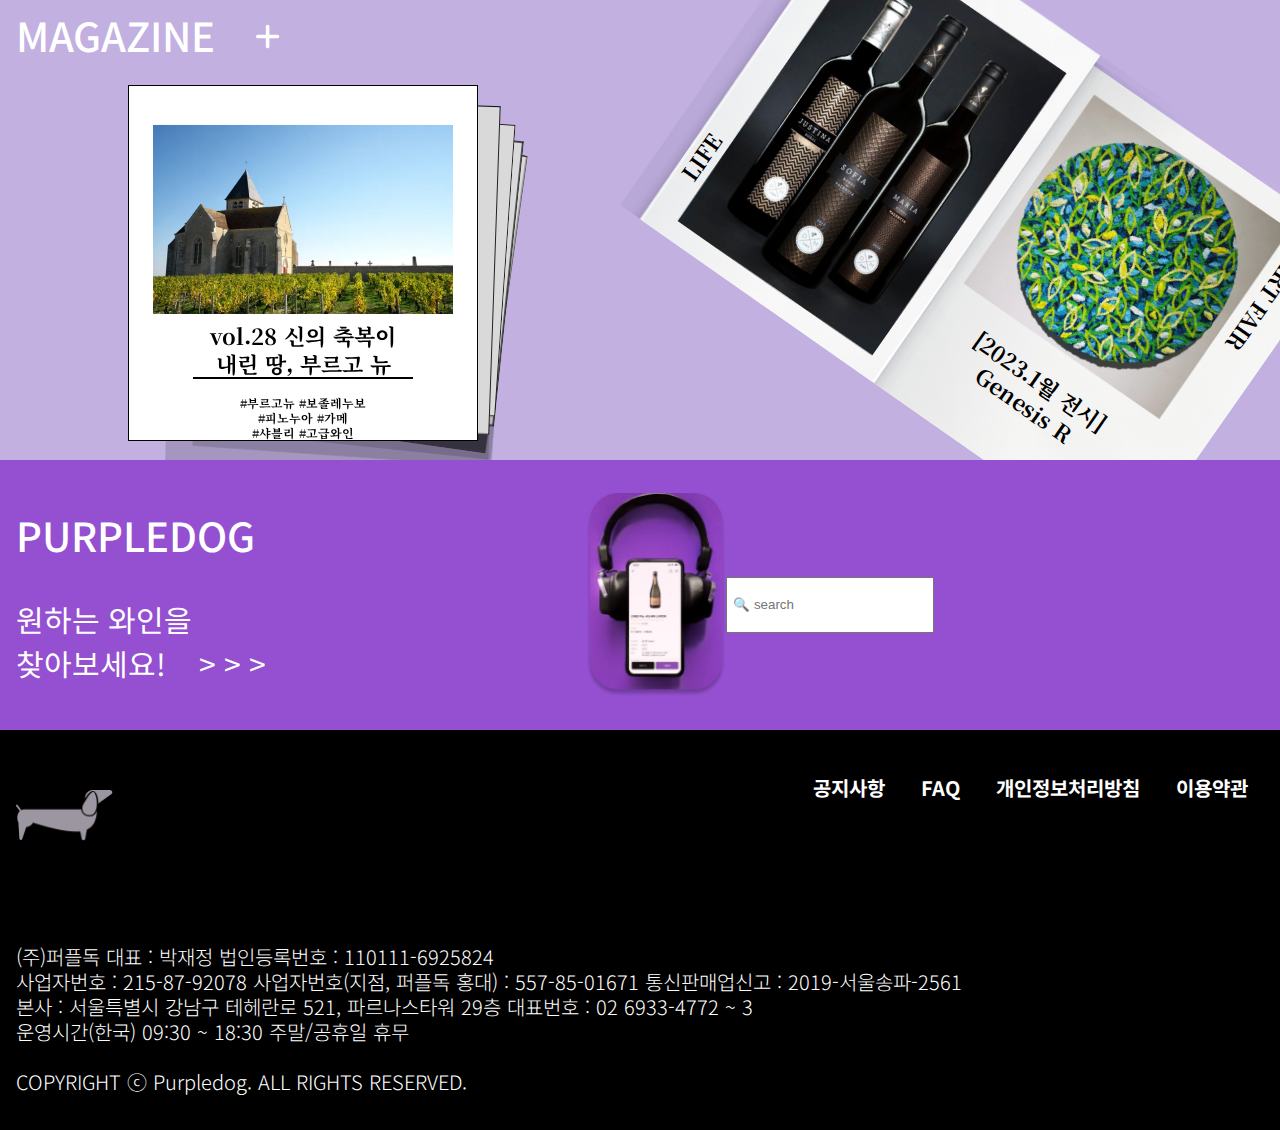
==== commit 9031f528: "version1.0.1" ====
--- a/index.html
+++ b/index.html
@@ -1,105 +1,163 @@
 <!DOCTYPE html>
 <html lang="ko">
-<head>
-  <meta charset="UTF-8">
-  <meta http-equiv="X-UA-Compatible" content="IE=edge">
-  <meta name="viewport" content="width=, initial-scale=1.0">
-  <title>Document</title>
-  <link rel="stylesheet" href="./css/my_reset.css">
-  <link rel="stylesheet" href="https://cdnjs.cloudflare.com/ajax/libs/font-awesome/6.3.0/css/all.min.css" integrity="sha512-SzlrxWUlpfuzQ+pcUCosxcglQRNAq/DZjVsC0lE40xsADsfeQoEypE+enwcOiGjk/bSuGGKHEyjSoQ1zVisanQ==" crossorigin="anonymous" referrerpolicy="no-referrer" />
-  <link rel="stylesheet" href="https://cdn.jsdelivr.net/npm/swiper@9/swiper-bundle.min.css" />
-  <link rel="stylesheet" href="./css/header1.css">
-  <script src="https://cdn.jsdelivr.net/npm/swiper@9/swiper-bundle.min.js" defer></script>
-  <script  src="./purpledog.js" defer></script>
-</head>
-<body>
-  <div class="wrap">
-    <header class="hd">
-      <div class="max_header">
+  <head>
+    <meta charset="UTF-8" />
+    <meta http-equiv="X-UA-Compatible" content="IE=edge" />
+    <meta name="viewport" content="width=, initial-scale=1.0" />
+    <title>PURPLEDOG</title>
+    <link rel="stylesheet" href="./css/my_reset.css" />
+    <link
+      rel="stylesheet"
+      href="https://cdnjs.cloudflare.com/ajax/libs/font-awesome/6.3.0/css/all.min.css"
+      integrity="sha512-SzlrxWUlpfuzQ+pcUCosxcglQRNAq/DZjVsC0lE40xsADsfeQoEypE+enwcOiGjk/bSuGGKHEyjSoQ1zVisanQ=="
+      crossorigin="anonymous"
+      referrerpolicy="no-referrer"
+    />
+    <link
+      rel="stylesheet"
+      href="https://cdn.jsdelivr.net/npm/swiper@9/swiper-bundle.min.css"
+    />
+    <link rel="stylesheet" href="./css/header1.css" />
+    <script
+      src="https://cdn.jsdelivr.net/npm/swiper@9/swiper-bundle.min.js"
+      defer
+    ></script>
+    <script src="./js/purpledog.js" defer></script>
+  </head>
+  <body>
+    <div class="wrap">
+      <header class="hd">
+        <div class="max_header">
           <nav class="main_nav">
-            <a href="./index.html" class="logo"><img src="./imges/purpledog_logo.png" alt="logo">
+            <a href="./index.html" class="logo"
+              ><img src="./imges/purpledog_logo.png" alt="logo" />
             </a>
             <div class="gnb">
               <!-- gnb_list -->
             </div>
             <div class="icon_nav">
-              <i class="fa-solid fa-magnifying-glass open_search" title="돋보기"></i>
+              <i
+                class="fa-solid fa-magnifying-glass open_search"
+                title="돋보기"
+              ></i>
               <i class="fa-solid fa-bag-shopping" title="장바구니"></i>
               <i class="fa-solid fa-user" title="내정보"></i>
-              <i class="fa-solid fa-bars open_bar" title ="bar"></i>
+              <i class="fa-solid fa-bars open_bar" title="bar"></i>
             </div>
           </nav>
+        </div>
+        <div class="search_modal_con">
+          <div class="search_modal">
+            <input
+              class="main_search"
+              type="text"
+              style="color: white"
+              placeholder="검색어를 입력하세요."
+            />
+            <div class="close_search"><i class="fa-solid fa-x close"></i></div>
+          </div>
+        </div>
+      </header>
+      <div class="gnb_m_con">
+        <div class="gnb_m">
+          <!-- gnb_list -->
+        </div>
+        <div class="close_bar">
+          <i class="fa-solid fa-x close"></i>
+        </div>
       </div>
-      <div class="search_modal_con">
-        <div class="search_modal">
-          <input class="main_search" type="text" style="color: white;" placeholder="검색어를 입력하세요.">
-          <div class="close_search"><i class="fa-solid fa-x close"></i></div>
-        </div>
-      </div>
-    </header>
-    <div class="gnb_m_con">
-      <div class="gnb_m">
-        <!-- gnb_list -->
-      </div>
-      <div class="close_bar">
-        <i class="fa-solid fa-x close"></i>
-      </div>
-    </div>
-    <div class="main_banner_wrap mw">
-      <div class="fix_banner_con">
-        <a class="fix_banner" href="./about_subscription.html">
-          <span>PURPLEDOG</span>
-          <strong>와인 정기 구독 서비스</strong>
-          <button>
+      <div class="main_banner_wrap mw">
+        <div class="fix_banner_con">
+          <a class="fix_banner" href="./about_subscription.html">
+            <span>PURPLEDOG</span>
+            <strong>와인 정기 구독 서비스</strong>
+            <button>
               <span>자세히 보기</span>
-          </button>
-          <img src="./imges/sub_fix_banner_wine.png" alt="고정배너 와인">
-        </a>
-      </div>
-      <article class="slide_banner_con">
+            </button>
+            <img src="./imges/sub_fix_banner_wine.png" alt="고정배너 와인" />
+          </a>
+        </div>
+        <article class="slide_banner_con">
           <div class="swiper slide_banner">
             <div class="swiper-wrapper">
               <div class="swiper-slide slide_banner1">
                 <div class="word_space">
-                  <span class="eng">The 1st no.1 wine subscription service</span>
+                  <span class="eng"
+                    >The 1st no.1 wine subscription service</span
+                  >
                   <strong>국내 최초 와인 정기 구독 서비스</strong>
-                  <p class="detail">매월 새로운 맞춤와인과 컨텐츠를 택배로 받아 보는 서비스
-                  합리적인 비용으로 online for offline 서비스 제공 와인&nbsp;정기 구독으로 자신만의 라이프스타일을 즐겨보세요!</p>
-                </div>
-                <button><a href="./subscription_01.html"><span>정기 구독 신청하기</span></a></button>
-                <img src="./imges/main_slide_banner_wine.png" alt="메인 슬라이드 배너 1 와인 사진">
+                  <p class="detail">
+                    매월 새로운 맞춤와인과 컨텐츠를 택배로 받아 보는 서비스
+                    합리적인 비용으로 online for offline 서비스 제공
+                    와인&nbsp;정기 구독으로 자신만의 라이프스타일을 즐겨보세요!
+                  </p>
+                </div>
+                <button>
+                  <a href="./subscription_01.html"
+                    ><span>정기 구독 신청하기</span></a
+                  >
+                </button>
+                <img
+                  src="./imges/main_slide_banner_wine.png"
+                  alt="메인 슬라이드 배너 1 와인 사진"
+                />
               </div>
               <div class="swiper-slide slide_banner2">
                 <div class="word_space">
-                  <span class="eng">Purpledog AI-based custom wine solution</span>
+                  <span class="eng"
+                    >Purpledog AI-based custom wine solution</span
+                  >
                   <strong>퍼플독 AI 기반 맞춤 와인 솔루션</strong>
-                  <p class="detail">퍼플독 자체 개발 AI 시스템을 통해 지속적 취향 반영과 데이터를 매칭해
-                    와인을 선정, 배정하고 취향에 맞는 와인을 추천해드립니다!</p>
-                </div>
-                <button><a href="./subscription_01.html"><span>정기 구독 신청하기</span></a></button>
-                <img src="./imges/main_slide_banner_model1.png" alt="메인 슬라이드 배너 2 모델 사진">
+                  <p class="detail">
+                    퍼플독 자체 개발 AI 시스템을 통해 지속적 취향 반영과
+                    데이터를 매칭해 와인을 선정, 배정하고 취향에 맞는 와인을
+                    추천해드립니다!
+                  </p>
+                </div>
+                <button>
+                  <a href="./subscription_01.html"
+                    ><span>정기 구독 신청하기</span></a
+                  >
+                </button>
+                <img
+                  src="./imges/main_slide_banner_model1.png"
+                  alt="메인 슬라이드 배너 2 모델 사진"
+                />
               </div>
               <div class="swiper-slide slide_banner3">
                 <div class="word_space">
                   <span class="eng"># 오감 체험형 store</span>
                   <strong>퍼플독 스토어(purpledog Store)</strong>
-                  <p class="detail">퍼플독 스토어는 와인을 직접 맛보고(Taste) 느끼고(Touch) 
-                    향을 맡고(Smell) 와인에 대해 듣고(Listen) 읽는(Read) 공간입니다</p>
-                </div>
-                <button><a href="./subscription_01.html"><span>정기 구독 신청하기</span></a></button>
-                <img src="./imges/main_slide_banner_model2.png" alt="메인 슬라이드 배너 1 와인 사진">
+                  <p class="detail">
+                    퍼플독 스토어는 와인을 직접 맛보고(Taste) 느끼고(Touch) 향을
+                    맡고(Smell) 와인에 대해 듣고(Listen) 읽는(Read) 공간입니다
+                  </p>
+                </div>
+                <button>
+                  <a href="./subscription_01.html"
+                    ><span>정기 구독 신청하기</span></a
+                  >
+                </button>
+                <img
+                  src="./imges/main_slide_banner_model2.png"
+                  alt="메인 슬라이드 배너 1 와인 사진"
+                />
               </div>
               <div class="swiper-slide slide_banner4">
-                <img src="./imges/main_slide_banner_menu.png" alt="">
-                <span>나만의 퍼플독
-                  구독 상품을 &nbsp; 선택하세요!
-                </span>
-                <button><a href="./subscription_01.html"><span>정기 구독 신청하기</span></a></button>
-              </div>
-            </div>
-            <div class="swiper-button-next slide_banner_next"><i class="fa-solid fa-chevron-right"></i>
-            </div>
-            <div class="swiper-button-prev slide_banner_prev"><i class="fa-solid fa-chevron-left"></i>
+                <img src="./imges/main_slide_banner_menu.png" alt="" />
+                <span>나만의 퍼플독 구독 상품을 &nbsp; 선택하세요! </span>
+                <button>
+                  <a href="./subscription_01.html"
+                    ><span>정기 구독 신청하기</span></a
+                  >
+                </button>
+              </div>
+            </div>
+            <div class="swiper-button-next slide_banner_next">
+              <i class="fa-solid fa-chevron-right"></i>
+            </div>
+            <div class="swiper-button-prev slide_banner_prev">
+              <i class="fa-solid fa-chevron-left"></i>
             </div>
             <!-- <li>
               <div class="slide_banner1">
@@ -113,560 +171,585 @@
                   <img src="./imges/메인 슬라이드 배너 1 와인.png" alt="메인 슬라이드 배너 1 와인 사진">
                 </div>
               </li> -->
-            </div>
-            <div class="swiper-pagination slide_banner_pg"></div>
-      </article>
-    </div>
-    <div class="wine_recommend_wrap mw">
-      <h2 class="head2">RECOMMEND WINE by AI</h2>
-      <div class="swiper wine_collection">
-        <div class="swiper-wrapper">
-          <div class="swiper-slide">
-            <div class="product">
-              <div class="wine_img">
-                <img class="tokken" src="./imges/yellow.png" alt="yellow">
-                <img class="wine" src="./imges/ruci.png" alt="루시앙">
-              </div>
-              <div class="wine_deteil">
-                <span>프랑스 / 화이트</span>
-                <p><strong>루시앙 알브레히트 알자스 뮈스까 리저브 </strong></p>
-                <div class="wine_grap">
-                  <span>바디</span>
-                  <span class="p60"></span>
-                  <span>산도</span>
-                  <span class="p60"></span>
-                  <span>당도</span>
-                  <span class="p25"></span>
-                  <span>타닌</span>
-                  <span class="p0"></span>
-                </div>
-              </div>
-            </div>
-          </div>
-          <div class="swiper-slide">
-            <div class="product">
-              <div class="wine_img">
-                <img class="tokken" src="./imges/green.png" alt="green">
-                <img class="wine" src="./imges/vodega.png" alt="보데가">
-              </div>
-              <div class="wine_deteil">
-                <span>스페인 / 로제</span>
-                <p><strong>보데가 드 모야 몰라 로제 </strong></p>
-                <div class="wine_grap">
-                  <span>바디</span>
-                  <span class="p60"></span>
-                  <span>산도</span>
-                  <span class="p60"></span>
-                  <span>당도</span>
-                  <span class="p25"></span>
-                  <span>타닌</span>
-                  <span class="p45"></span>
-                </div>
-              </div>
-            </div>
-          </div>
-          <div class="swiper-slide">
-            <div class="product">
-              <div class="wine_img">
-                <img class="tokken" src="./imges/blue.png" alt="blue">
-                <img class="wine" src="./imges/marani.png" alt="마라니 ">
-              </div>
-              <div class="wine_deteil">
-                <span>프랑스 / 화이트</span>
-                <p><strong>마라니 사트라페조 아이스 와인 까르베네</strong></p>
-                <div class="wine_grap">
-                  <span>바디</span>
-                  <span class="p75"></span>
-                  <span>산도</span>
-                  <span class="p80"></span>
-                  <span>당도</span>
-                  <span class="p90"></span>
-                  <span>타닌</span>
-                  <span class="p45"></span>
-                </div>
-              </div>
-            </div>
-          </div>
-          <div class="swiper-slide">
-            <div class="product">
-              <div class="wine_img">
-                <img class="tokken" src="./imges/crimson.png" alt="crimson">
-                <img class="wine" src="./imges/champagne.png" alt="쌍파뉴">
-              </div>
-              <div class="wine_deteil">
-                <span>프랑스 / 스파클링</span>
-                <p><strong>쌍파뉴 델리아이에 로제</strong></p>
-                <div class="wine_grap">
-                  <span>바디</span>
-                  <span class="p80"></span>
-                  <span>산도</span>
-                  <span class="p90"></span>
-                  <span>당도</span>
-                  <span class="p25"></span>
-                  <span>버블</span>
-                  <span class="p100"></span>
-                </div>
-              </div>
-            </div>
-          </div>
-          <div class="swiper-slide">
-            <div class="product">
-              <div class="wine_img">
-                <img class="tokken" src="./imges/yellow.png" alt="yellow">
-                <img class="wine" src="./imges/ruci.png" alt="루시앙">
-              </div>
-              <div class="wine_deteil">
-                <span>프랑스 / 화이트</span>
-                <p><strong>루시앙 알브레히트 알자스 뮈스까 리저브 </strong></p>
-                <div class="wine_grap">
-                  <span>바디</span>
-                  <span class="p60"></span>
-                  <span>산도</span>
-                  <span class="p60"></span>
-                  <span>당도</span>
-                  <span class="p25"></span>
-                  <span>타닌</span>
-                  <span class="p0"></span>
-                </div>
-              </div>
-            </div>
-          </div>
-          <div class="swiper-slide">
-            <div class="product">
-              <div class="wine_img">
-                <img class="tokken" src="./imges/yellow.png" alt="yellow">
-                <img class="wine" src="./imges/ruci.png" alt="루시앙">
-              </div>
-              <div class="wine_deteil">
-                <span>프랑스 / 화이트</span>
-                <p><strong>루시앙 알브레히트 알자스 뮈스까 리저브 </strong></p>
-                <div class="wine_grap">
-                  <span>바디</span>
-                  <span class="p60"></span>
-                  <span>산도</span>
-                  <span class="p60"></span>
-                  <span>당도</span>
-                  <span class="p25"></span>
-                  <span>타닌</span>
-                  <span class="p0"></span>
-                </div>
-              </div>
-            </div>
-          </div>
-          <div class="swiper-slide">
-            <div class="product">
-              <div class="wine_img">
-                <img class="tokken" src="./imges/yellow.png" alt="yellow">
-                <img class="wine" src="./imges/ruci.png" alt="루시앙">
-              </div>
-              <div class="wine_deteil">
-                <span>프랑스 / 화이트</span>
-                <p><strong>루시앙 알브레히트 알자스 뮈스까 리저브 </strong></p>
-                <div class="wine_grap">
-                  <span>바디</span>
-                  <span class="p60"></span>
-                  <span>산도</span>
-                  <span class="p60"></span>
-                  <span>당도</span>
-                  <span class="p25"></span>
-                  <span>타닌</span>
-                  <span class="p0"></span>
-                </div>
-              </div>
-            </div>
-          </div>
-          <div class="swiper-slide">
-            <div class="product">
-              <div class="wine_img">
-                <img class="tokken" src="./imges/yellow.png" alt="yellow">
-                <img class="wine" src="./imges/ruci.png" alt="루시앙">
-              </div>
-              <div class="wine_deteil">
-                <span>프랑스 / 화이트</span>
-                <p><strong>루시앙 알브레히트 알자스 뮈스까 리저브 </strong></p>
-                <div class="wine_grap">
-                  <span>바디</span>
-                  <span class="p60"></span>
-                  <span>산도</span>
-                  <span class="p60"></span>
-                  <span>당도</span>
-                  <span class="p25"></span>
-                  <span>타닌</span>
-                  <span class="p0"></span>
-                </div>
-              </div>
-            </div>
-          </div>
-          <div class="swiper-slide">
-            <div class="product">
-              <div class="wine_img">
-                <img class="tokken" src="./imges/yellow.png" alt="yellow">
-                <img class="wine" src="./imges/ruci.png" alt="루시앙">
-              </div>
-              <div class="wine_deteil">
-                <span>프랑스 / 화이트</span>
-                <p><strong>루시앙 알브레히트 알자스 뮈스까 리저브 </strong></p>
-                <div class="wine_grap">
-                  <span>바디</span>
-                  <span class="p60"></span>
-                  <span>산도</span>
-                  <span class="p60"></span>
-                  <span>당도</span>
-                  <span class="p25"></span>
-                  <span>타닌</span>
-                  <span class="p0"></span>
-                </div>
-              </div>
-            </div>
-          </div>
-        </div>
+          </div>
+          <div class="swiper-pagination slide_banner_pg"></div>
+        </article>
       </div>
-      <div class="swiper-pagination wine_pg"></div>
-      <div class="swiper-button-next wine_next"></div>
-      <div class="swiper-button-prev wine_prev"></div>
-    </div>
-    <div class="wine_category_wrap mw">
-      <h2 class="head2">WINE CATEGORY</h2>
-      <img class="plus" src="./imges/plus-solid.svg" alt="plus">
-      <section class="wine_category">
-        <div class="wine_con">
-          <strong>국가별 모아보기</strong>
-          <span>지역에 따라 맛과 특징이 다른 와인을 살펴보세요</span>
-          <div class="btn_group">
-            <button><span>프랑스</span></button>
-            <button><span>이탈리아</span</button>
-            <button><span>미국</span></button>
-            <button><span>포르투갈</span></button>
-            <button><span>호주</span></button>
-            <button><span>스페인</span></button>
-          </div>
-        </div>
-        <div class="wine_wine">
-          <strong>와인별 모아보기</strong>
-          <span>선호하는 와인을 취향별로 살펴보세요</span>
-          <div class="btn_group">
-            <button><span>레드와인</span</button>
-            <button><span>화이트 와인</span></button>
-            <button><span>스파클링</span></button>
-            <button><span>로제와인</span></button>
-            <button><span>주정강화</span</button>
-            <button><span>제로와인</span></button>
-          </div>
-        </div>
-      </section>
-    </div>
-    <div class="mid_banner_wrap">
-      <a href="./about_subscription.html">
-        <div class="mid_banner mw">
-          <p>
-            <strong>PURPLEDOG</strong>
-            <span>다양한 와인을 즐길 수 있는 기회</span>
-          </p>
-          <img src="./imges/midbanner.png" alt="구독 구성품">
-        </div>
-      </a>
-    </div>
-    <div class="review_wrap mw">
-      <h2 class="head2">BEST REVIEW</h2>
-      <img class="plus" src="./imges/plus-solid.svg" alt="plus">
-      <div class="swiper review_slide">
-        <div class="swiper-wrapper">
-          <div class="swiper-slide reveiw_1">
-            <div class="front">
-              <img src="./imges/review1.png" alt="리뷰 1">
-            </div>
-            <div class="back">
-              <div class="review_deteil">
-                <span class="stars">
-                  <i class="fa-solid fa-star"></i>
-                  <i class="fa-solid fa-star"></i>
-                  <i class="fa-solid fa-star"></i>
-                  <i class="fa-solid fa-star"></i>
-                  <i class="fa-solid fa-star"></i>
-                </span>
-                <span class="review_title">식 트랜짓 글로리아 먼디</span>
-                <span class="review_content">퍼플독에서가장 좋아하는 와인 입니다.</span>
-                <span class="review_name">
-                  제**** 님의 후기
-                </span>
-              </div>
-            </div>
-            <a href="#"></a>
-          </div>
-          <div class="swiper-slide reveiw_2">
-            <div class="front">
-              <img src="./imges/review2.png" alt="리뷰 2">
-            </div>
-            <div class="back">
-              <div class="review_deteil">
-                <span class="stars">
-                  <i class="fa-solid fa-star"></i>
-                  <i class="fa-solid fa-star"></i>
-                  <i class="fa-solid fa-star"></i>
-                  <i class="fa-solid fa-star"></i>
-                  <i class="fa-solid fa-star"></i>
-                </span>
-                <span class="review_title">식 트랜짓 글로리아 먼디</span>
-                <span class="review_content">퍼플독에서가장 좋아하는 와인 입니다.</span>
-                <span class="review_name">
-                  제**** 님의 후기
-                </span>
-              </div>
-            </div>
-            <a href="#"></a>
-          </div>
-          <div class="swiper-slide reveiw_3">
-            <div class="front">
-              <img src="./imges/review3.png" alt="리뷰 3">
-            </div>
-            <div class="back">
-              <div class="review_deteil">
-                <span class="stars">
-                  <i class="fa-solid fa-star"></i>
-                  <i class="fa-solid fa-star"></i>
-                  <i class="fa-solid fa-star"></i>
-                  <i class="fa-solid fa-star"></i>
-                  <i class="fa-solid fa-star"></i>
-                </span>
-                <span class="review_title">식 트랜짓 글로리아 먼디</span>
-                <span class="review_content">퍼플독에서가장 좋아하는 와인 입니다.</span>
-                <span class="review_name">
-                  제**** 님의 후기
-                </span>
-              </div>
-            </div>
-            <a href="#"></a>
-          </div>
-          <div class="swiper-slide reveiw_1">
-            <div class="front">
-              <img src="./imges/review1.png" alt="리뷰 1">
-            </div>
-            <div class="back">
-              <div class="review_deteil">
-                <span class="stars">
-                  <i class="fa-solid fa-star"></i>
-                  <i class="fa-solid fa-star"></i>
-                  <i class="fa-solid fa-star"></i>
-                  <i class="fa-solid fa-star"></i>
-                  <i class="fa-solid fa-star"></i>
-                </span>
-                <span class="review_title">식 트랜짓 글로리아 먼디</span>
-                <span class="review_content">퍼플독에서가장 좋아하는 와인 입니다.</span>
-                <span class="review_name">
-                  제**** 님의 후기
-                </span>
-              </div>
-            </div>
-            <a href=""></a>
-          </div>
-          <div class="swiper-slide reveiw_2">
-            <div class="front">
-              <img src="./imges/review2.png" alt="리뷰 2">
-            </div>
-            <div class="back">
-              <div class="review_deteil">
-                <span class="stars">
-                  <i class="fa-solid fa-star"></i>
-                  <i class="fa-solid fa-star"></i>
-                  <i class="fa-solid fa-star"></i>
-                  <i class="fa-solid fa-star"></i>
-                  <i class="fa-solid fa-star"></i>
-                </span>
-                <span class="review_title">식 트랜짓 글로리아 먼디</span>
-                <span class="review_content">퍼플독에서가장 좋아하는 와인 입니다.</span>
-                <span class="review_name">
-                  제**** 님의 후기
-                </span>
-              </div>
-            </div>
-            <a href=""></a>
-          </div>
-          <div class="swiper-slide reveiw_3">
-            <div class="front">
-              <img src="./imges/review3.png" alt="리뷰 3">
-            </div>
-            <div class="back">
-              <div class="review_deteil">
-                <span class="stars">
-                  <i class="fa-solid fa-star"></i>
-                  <i class="fa-solid fa-star"></i>
-                  <i class="fa-solid fa-star"></i>
-                  <i class="fa-solid fa-star"></i>
-                  <i class="fa-solid fa-star"></i>
-                </span>
-                <span class="review_title">식 트랜짓 글로리아 먼디</span>
-                <span class="review_content">퍼플독에서가장 좋아하는 와인 입니다.</span>
-                <span class="review_name">
-                  제**** 님의 후기
-                </span>
-              </div>
-            </div>
-            <a href="#"></a>
-          </div>
-        </div>
+      <div class="wine_recommend_wrap mw">
+        <h2 class="head2">RECOMMEND WINE by AI</h2>
+        <div class="swiper wine_collection">
+          <div class="swiper-wrapper">
+            <div class="swiper-slide">
+              <div class="product">
+                <div class="wine_img">
+                  <img class="tokken" src="./imges/yellow.png" alt="yellow" />
+                  <img class="wine" src="./imges/ruci.png" alt="루시앙" />
+                </div>
+                <div class="wine_deteil">
+                  <span>프랑스 / 화이트</span>
+                  <p>
+                    <strong>루시앙 알브레히트 알자스 뮈스까 리저브 </strong>
+                  </p>
+                  <div class="wine_grap">
+                    <span>바디</span>
+                    <span class="p60"></span>
+                    <span>산도</span>
+                    <span class="p60"></span>
+                    <span>당도</span>
+                    <span class="p25"></span>
+                    <span>타닌</span>
+                    <span class="p0"></span>
+                  </div>
+                </div>
+              </div>
+            </div>
+            <div class="swiper-slide">
+              <div class="product">
+                <div class="wine_img">
+                  <img class="tokken" src="./imges/green.png" alt="green" />
+                  <img class="wine" src="./imges/vodega.png" alt="보데가" />
+                </div>
+                <div class="wine_deteil">
+                  <span>스페인 / 로제</span>
+                  <p><strong>보데가 드 모야 몰라 로제 </strong></p>
+                  <div class="wine_grap">
+                    <span>바디</span>
+                    <span class="p60"></span>
+                    <span>산도</span>
+                    <span class="p60"></span>
+                    <span>당도</span>
+                    <span class="p25"></span>
+                    <span>타닌</span>
+                    <span class="p45"></span>
+                  </div>
+                </div>
+              </div>
+            </div>
+            <div class="swiper-slide">
+              <div class="product">
+                <div class="wine_img">
+                  <img class="tokken" src="./imges/blue.png" alt="blue" />
+                  <img class="wine" src="./imges/marani.png" alt="마라니 " />
+                </div>
+                <div class="wine_deteil">
+                  <span>프랑스 / 화이트</span>
+                  <p><strong>마라니 사트라페조 아이스 와인 까르베네</strong></p>
+                  <div class="wine_grap">
+                    <span>바디</span>
+                    <span class="p75"></span>
+                    <span>산도</span>
+                    <span class="p80"></span>
+                    <span>당도</span>
+                    <span class="p90"></span>
+                    <span>타닌</span>
+                    <span class="p45"></span>
+                  </div>
+                </div>
+              </div>
+            </div>
+            <div class="swiper-slide">
+              <div class="product">
+                <div class="wine_img">
+                  <img class="tokken" src="./imges/crimson.png" alt="crimson" />
+                  <img class="wine" src="./imges/champagne.png" alt="쌍파뉴" />
+                </div>
+                <div class="wine_deteil">
+                  <span>프랑스 / 스파클링</span>
+                  <p><strong>쌍파뉴 델리아이에 로제</strong></p>
+                  <div class="wine_grap">
+                    <span>바디</span>
+                    <span class="p80"></span>
+                    <span>산도</span>
+                    <span class="p90"></span>
+                    <span>당도</span>
+                    <span class="p25"></span>
+                    <span>버블</span>
+                    <span class="p100"></span>
+                  </div>
+                </div>
+              </div>
+            </div>
+            <div class="swiper-slide">
+              <div class="product">
+                <div class="wine_img">
+                  <img class="tokken" src="./imges/yellow.png" alt="yellow" />
+                  <img class="wine" src="./imges/ruci.png" alt="루시앙" />
+                </div>
+                <div class="wine_deteil">
+                  <span>프랑스 / 화이트</span>
+                  <p>
+                    <strong>루시앙 알브레히트 알자스 뮈스까 리저브 </strong>
+                  </p>
+                  <div class="wine_grap">
+                    <span>바디</span>
+                    <span class="p60"></span>
+                    <span>산도</span>
+                    <span class="p60"></span>
+                    <span>당도</span>
+                    <span class="p25"></span>
+                    <span>타닌</span>
+                    <span class="p0"></span>
+                  </div>
+                </div>
+              </div>
+            </div>
+            <div class="swiper-slide">
+              <div class="product">
+                <div class="wine_img">
+                  <img class="tokken" src="./imges/yellow.png" alt="yellow" />
+                  <img class="wine" src="./imges/ruci.png" alt="루시앙" />
+                </div>
+                <div class="wine_deteil">
+                  <span>프랑스 / 화이트</span>
+                  <p>
+                    <strong>루시앙 알브레히트 알자스 뮈스까 리저브 </strong>
+                  </p>
+                  <div class="wine_grap">
+                    <span>바디</span>
+                    <span class="p60"></span>
+                    <span>산도</span>
+                    <span class="p60"></span>
+                    <span>당도</span>
+                    <span class="p25"></span>
+                    <span>타닌</span>
+                    <span class="p0"></span>
+                  </div>
+                </div>
+              </div>
+            </div>
+            <div class="swiper-slide">
+              <div class="product">
+                <div class="wine_img">
+                  <img class="tokken" src="./imges/yellow.png" alt="yellow" />
+                  <img class="wine" src="./imges/ruci.png" alt="루시앙" />
+                </div>
+                <div class="wine_deteil">
+                  <span>프랑스 / 화이트</span>
+                  <p>
+                    <strong>루시앙 알브레히트 알자스 뮈스까 리저브 </strong>
+                  </p>
+                  <div class="wine_grap">
+                    <span>바디</span>
+                    <span class="p60"></span>
+                    <span>산도</span>
+                    <span class="p60"></span>
+                    <span>당도</span>
+                    <span class="p25"></span>
+                    <span>타닌</span>
+                    <span class="p0"></span>
+                  </div>
+                </div>
+              </div>
+            </div>
+            <div class="swiper-slide">
+              <div class="product">
+                <div class="wine_img">
+                  <img class="tokken" src="./imges/yellow.png" alt="yellow" />
+                  <img class="wine" src="./imges/ruci.png" alt="루시앙" />
+                </div>
+                <div class="wine_deteil">
+                  <span>프랑스 / 화이트</span>
+                  <p>
+                    <strong>루시앙 알브레히트 알자스 뮈스까 리저브 </strong>
+                  </p>
+                  <div class="wine_grap">
+                    <span>바디</span>
+                    <span class="p60"></span>
+                    <span>산도</span>
+                    <span class="p60"></span>
+                    <span>당도</span>
+                    <span class="p25"></span>
+                    <span>타닌</span>
+                    <span class="p0"></span>
+                  </div>
+                </div>
+              </div>
+            </div>
+            <div class="swiper-slide">
+              <div class="product">
+                <div class="wine_img">
+                  <img class="tokken" src="./imges/yellow.png" alt="yellow" />
+                  <img class="wine" src="./imges/ruci.png" alt="루시앙" />
+                </div>
+                <div class="wine_deteil">
+                  <span>프랑스 / 화이트</span>
+                  <p>
+                    <strong>루시앙 알브레히트 알자스 뮈스까 리저브 </strong>
+                  </p>
+                  <div class="wine_grap">
+                    <span>바디</span>
+                    <span class="p60"></span>
+                    <span>산도</span>
+                    <span class="p60"></span>
+                    <span>당도</span>
+                    <span class="p25"></span>
+                    <span>타닌</span>
+                    <span class="p0"></span>
+                  </div>
+                </div>
+              </div>
+            </div>
+          </div>
+        </div>
+        <div class="swiper-pagination wine_pg"></div>
+        <div class="swiper-button-next wine_next"></div>
+        <div class="swiper-button-prev wine_prev"></div>
       </div>
-      <div class="swiper-button-prev review_prev"></div>
-      <div class="swiper-button-next review_next"></div>
-      <div class="swiper-pagination review_pg"></div>
-    </div>
-    <div class="magazine_wrap">
-      <div class="magazine mw">
-        <img class="plus" src="./imges/plus-solid_white.svg" alt="plus">
-        <h2>MAGAZINE</h2>
-        <div class="magazine_contents">
-          <div class="min1">
-            <div class="swiper card_slide_list">
-              <ul class="swiper-wrapper">
-                <li class="swiper-slide card_slide">
+      <div class="wine_category_wrap mw">
+        <h2 class="head2">WINE CATEGORY</h2>
+        <img class="plus" src="./imges/plus-solid.svg" alt="plus" />
+        <section class="wine_category">
+          <div class="wine_con">
+            <strong>국가별 모아보기</strong>
+            <span>지역에 따라 맛과 특징이 다른 와인을 살펴보세요</span>
+            <div class="btn_group">
+              <button><span>프랑스</span></button>
+              <button><span>이탈리아</span></button>
+              <button><span>미국</span></button>
+              <button><span>포르투갈</span></button>
+              <button><span>호주</span></button>
+              <button><span>스페인</span></button>
+            </div>
+          </div>
+          <div class="wine_wine">
+            <strong>와인별 모아보기</strong>
+            <span>선호하는 와인을 취향별로 살펴보세요</span>
+            <div class="btn_group">
+              <button><span>레드와인</span></button>
+              <button><span>화이트 와인</span></button>
+              <button><span>스파클링</span></button>
+              <button><span>로제와인</span></button>
+              <button><span>주정강화</span></button>
+              <button><span>제로와인</span></button>
+            </div>
+          </div>
+        </section>
+      </div>
+      <div class="mid_banner_wrap">
+        <a href="./about_subscription.html">
+          <div class="mid_banner mw">
+            <p>
+              <strong>PURPLEDOG</strong>
+              <span>다양한 와인을 즐길 수 있는 기회</span>
+            </p>
+            <img src="./imges/midbanner.png" alt="구독 구성품" />
+          </div>
+        </a>
+      </div>
+      <div class="review_wrap mw">
+        <h2 class="head2">BEST REVIEW</h2>
+        <img class="plus" src="./imges/plus-solid.svg" alt="plus" />
+        <div class="swiper review_slide">
+          <div class="swiper-wrapper">
+            <div class="swiper-slide reveiw_1">
+              <div class="front">
+                <img src="./imges/review1.png" alt="리뷰 1" />
+              </div>
+              <div class="back">
+                <div class="review_deteil">
+                  <span class="stars">
+                    <i class="fa-solid fa-star"></i>
+                    <i class="fa-solid fa-star"></i>
+                    <i class="fa-solid fa-star"></i>
+                    <i class="fa-solid fa-star"></i>
+                    <i class="fa-solid fa-star"></i>
+                  </span>
+                  <span class="review_title">식 트랜짓 글로리아 먼디</span>
+                  <span class="review_content"
+                    >퍼플독에서가장 좋아하는 와인 입니다.</span
+                  >
+                  <span class="review_name"> 제**** 님의 후기 </span>
+                </div>
+              </div>
+              <a href="#"></a>
+            </div>
+            <div class="swiper-slide reveiw_2">
+              <div class="front">
+                <img src="./imges/review2.png" alt="리뷰 2" />
+              </div>
+              <div class="back">
+                <div class="review_deteil">
+                  <span class="stars">
+                    <i class="fa-solid fa-star"></i>
+                    <i class="fa-solid fa-star"></i>
+                    <i class="fa-solid fa-star"></i>
+                    <i class="fa-solid fa-star"></i>
+                    <i class="fa-solid fa-star"></i>
+                  </span>
+                  <span class="review_title">식 트랜짓 글로리아 먼디</span>
+                  <span class="review_content"
+                    >퍼플독에서가장 좋아하는 와인 입니다.</span
+                  >
+                  <span class="review_name"> 제**** 님의 후기 </span>
+                </div>
+              </div>
+              <a href="#"></a>
+            </div>
+            <div class="swiper-slide reveiw_3">
+              <div class="front">
+                <img src="./imges/review3.png" alt="리뷰 3" />
+              </div>
+              <div class="back">
+                <div class="review_deteil">
+                  <span class="stars">
+                    <i class="fa-solid fa-star"></i>
+                    <i class="fa-solid fa-star"></i>
+                    <i class="fa-solid fa-star"></i>
+                    <i class="fa-solid fa-star"></i>
+                    <i class="fa-solid fa-star"></i>
+                  </span>
+                  <span class="review_title">식 트랜짓 글로리아 먼디</span>
+                  <span class="review_content"
+                    >퍼플독에서가장 좋아하는 와인 입니다.</span
+                  >
+                  <span class="review_name"> 제**** 님의 후기 </span>
+                </div>
+              </div>
+              <a href="#"></a>
+            </div>
+            <div class="swiper-slide reveiw_1">
+              <div class="front">
+                <img src="./imges/review1.png" alt="리뷰 1" />
+              </div>
+              <div class="back">
+                <div class="review_deteil">
+                  <span class="stars">
+                    <i class="fa-solid fa-star"></i>
+                    <i class="fa-solid fa-star"></i>
+                    <i class="fa-solid fa-star"></i>
+                    <i class="fa-solid fa-star"></i>
+                    <i class="fa-solid fa-star"></i>
+                  </span>
+                  <span class="review_title">식 트랜짓 글로리아 먼디</span>
+                  <span class="review_content"
+                    >퍼플독에서가장 좋아하는 와인 입니다.</span
+                  >
+                  <span class="review_name"> 제**** 님의 후기 </span>
+                </div>
+              </div>
+              <a href=""></a>
+            </div>
+            <div class="swiper-slide reveiw_2">
+              <div class="front">
+                <img src="./imges/review2.png" alt="리뷰 2" />
+              </div>
+              <div class="back">
+                <div class="review_deteil">
+                  <span class="stars">
+                    <i class="fa-solid fa-star"></i>
+                    <i class="fa-solid fa-star"></i>
+                    <i class="fa-solid fa-star"></i>
+                    <i class="fa-solid fa-star"></i>
+                    <i class="fa-solid fa-star"></i>
+                  </span>
+                  <span class="review_title">식 트랜짓 글로리아 먼디</span>
+                  <span class="review_content"
+                    >퍼플독에서가장 좋아하는 와인 입니다.</span
+                  >
+                  <span class="review_name"> 제**** 님의 후기 </span>
+                </div>
+              </div>
+              <a href=""></a>
+            </div>
+            <div class="swiper-slide reveiw_3">
+              <div class="front">
+                <img src="./imges/review3.png" alt="리뷰 3" />
+              </div>
+              <div class="back">
+                <div class="review_deteil">
+                  <span class="stars">
+                    <i class="fa-solid fa-star"></i>
+                    <i class="fa-solid fa-star"></i>
+                    <i class="fa-solid fa-star"></i>
+                    <i class="fa-solid fa-star"></i>
+                    <i class="fa-solid fa-star"></i>
+                  </span>
+                  <span class="review_title">식 트랜짓 글로리아 먼디</span>
+                  <span class="review_content"
+                    >퍼플독에서가장 좋아하는 와인 입니다.</span
+                  >
+                  <span class="review_name"> 제**** 님의 후기 </span>
+                </div>
+              </div>
+              <a href="#"></a>
+            </div>
+          </div>
+        </div>
+        <div class="swiper-button-prev review_prev"></div>
+        <div class="swiper-button-next review_next"></div>
+        <div class="swiper-pagination review_pg"></div>
+      </div>
+      <div class="magazine_wrap">
+        <div class="magazine mw">
+          <img class="plus" src="./imges/plus-solid_white.svg" alt="plus" />
+          <h2>MAGAZINE</h2>
+          <div class="magazine_contents">
+            <div class="min1">
+              <div class="swiper card_slide_list">
+                <ul class="swiper-wrapper">
+                  <li class="swiper-slide card_slide">
                     <div class="card_detail card28">
-                      <div class="card_img">
+                      <div class="card_img"></div>
+                      <p class="card_dec">
+                        <span> vol.28 신의 축복이</span> <br />
+                        <span> 내린 땅, 부르고 뉴</span>
+                      </p>
+                      <p class="card_hash">
+                        <span
+                          >#부르고뉴 #보졸레누보 <br />
+                          #피노누아 #가메 <br />
+                          #샤블리 #고급와인</span
+                        >
+                      </p>
+                    </div>
+                  </li>
+                  <li class="swiper-slide card_slide">
+                    <div class="card_detail card27">
+                      <div class="card_img"></div>
+                      <p class="card_dec">
+                        <span> vol.27 프랑스의</span> <br />
+                        <span> 귀족산지, 보르도</span>
+                      </p>
+                      <p class="card_hash">
+                        <span
+                          >#보르도 #귀족산지 <br />#2대명산지 #생테밀리옹<br />#메독
+                          #좌안 #우안</span
+                        >
+                      </p>
+                    </div>
+                  </li>
+                  <li class="swiper-slide card_slide">
+                    <div class="card_detail card26">
+                      <div class="card_img"></div>
+                      <p class="card_dec">
+                        <span> vol.26 칠레 와인의</span> <br />
+                        <span> 역사</span>
+                      </p>
+                      <p class="card_hash">
+                        <span
+                          >#칠레 #까르미네르 <br />
+                          #코스타존 #안데스산맥</span
+                        >
+                      </p>
+                    </div>
+                  </li>
+                  <li class="swiper-slide card_slide">
+                    <div class="card_detail">
+                      <div class="card_detail card28">
+                        <div class="card_img"></div>
+                        <p class="card_dec">
+                          <span> vol.28 신의 축복이</span> <br />
+                          <span> 내린 땅, 부르고 뉴</span>
+                        </p>
+                        <p class="card_hash">
+                          <span
+                            >#부르고뉴 #보졸레누보 <br />
+                            #피노누아 #가메 <br />
+                            #샤블리 #고급와인</span
+                          >
+                        </p>
                       </div>
+                    </div>
+                  </li>
+                  <li class="swiper-slide card_slide">
+                    <div class="card_detail card27">
+                      <div class="card_img"></div>
                       <p class="card_dec">
-                        <span> vol.28 신의 축복이</span> <br>
+                        <span> vol.27 프랑스의</span> <br />
+                        <span> 귀족산지, 보르도</span>
+                      </p>
+                      <p class="card_hash">
+                        <span
+                          >#보르도 #귀족산지 <br />#2대명산지 #생테밀리옹<br />#메독
+                          #좌안 #우안</span
+                        >
+                      </p>
+                    </div>
+                  </li>
+                  <li class="swiper-slide card_slide">
+                    <div class="card_detail card26">
+                      <div class="card_img"></div>
+                      <p class="card_dec">
+                        <span> vol.26 칠레 와인의</span> <br />
+                        <span> 역사</span>
+                      </p>
+                      <p class="card_hash">
+                        <span
+                          >#칠레 #까르미네르 <br />
+                          #코스타존 #안데스산맥</span
+                        >
+                      </p>
+                    </div>
+                  </li>
+                  <li class="swiper-slide card_slide">
+                    <div class="card_detail card28">
+                      <div class="card_img"></div>
+                      <p class="card_dec">
+                        <span> vol.28 신의 축복이</span> <br />
                         <span> 내린 땅, 부르고 뉴</span>
                       </p>
                       <p class="card_hash">
-                        <span>#부르고뉴 #보졸레누보 <br>
-                          #피노누아 #가메  <br>
-                          #샤블리 #고급와인</span>
+                        <span
+                          >#부르고뉴 #보졸레누보 <br />
+                          #피노누아 #가메 <br />
+                          #샤블리 #고급와인</span
+                        >
                       </p>
                     </div>
-                </li>
-                <li class="swiper-slide card_slide">
-                  <div class="card_detail card27">
-                    <div class="card_img">
+                  </li>
+                  <li class="swiper-slide card_slide">
+                    <div class="card_detail card27">
+                      <div class="card_img"></div>
+                      <p class="card_dec">
+                        <span> vol.27 프랑스의</span> <br />
+                        <span> 귀족산지, 보르도</span>
+                      </p>
+                      <p class="card_hash">
+                        <span
+                          >#보르도 #귀족산지 <br />#2대명산지 #생테밀리옹<br />#메독
+                          #좌안 #우안</span
+                        >
+                      </p>
                     </div>
-                    <p class="card_dec">
-                      <span> vol.27 프랑스의</span> <br>
-                      <span> 귀족산지, 보르도</span>
-                    </p>
-                    <p class="card_hash">
-                      <span>#보르도 #귀족산지 <br>#2대명산지 #생테밀리옹<br>#메독 #좌안 #우안</span>
-                    </p>
-                  </div>
-                </li>
-                <li class="swiper-slide card_slide">
-                  <div class="card_detail card26">
-                    <div class="card_img">
+                  </li>
+                  <li class="swiper-slide card_slide">
+                    <div class="card_detail card26">
+                      <div class="card_img"></div>
+                      <p class="card_dec">
+                        <span> vol.26 칠레 와인의</span> <br />
+                        <span> 역사</span>
+                      </p>
+                      <p class="card_hash">
+                        <span
+                          >#칠레 #까르미네르 <br />
+                          #코스타존 #안데스산맥</span
+                        >
+                      </p>
                     </div>
-                    <p class="card_dec">
-                      <span> vol.26 칠레 와인의</span> <br>
-                      <span> 역사</span>
-                    </p>
-                    <p class="card_hash">
-                      <span>#칠레 #까르미네르 <br>
-                        #코스타존 #안데스산맥</span>
-                    </p>
-                  </div>
-                </li>
-                <li class="swiper-slide card_slide">
-                  <div class="card_detail">
-                    <div class="card_detail card28">
-                      <div class="card_img">
-                      </div>
-                      <p class="card_dec">
-                        <span> vol.28 신의 축복이</span> <br>
-                        <span> 내린 땅, 부르고 뉴</span>
-                      </p>
-                      <p class="card_hash">
-                        <span>#부르고뉴 #보졸레누보 <br>
-                          #피노누아 #가메  <br>
-                          #샤블리 #고급와인</span>
-                      </p>
-                    </div>
-                </li>
-                </li>
-                <li class="swiper-slide card_slide">
-                  <div class="card_detail card27">
-                    <div class="card_img">
-                    </div>
-                    <p class="card_dec">
-                      <span> vol.27 프랑스의</span> <br>
-                      <span> 귀족산지, 보르도</span>
-                    </p>
-                    <p class="card_hash">
-                      <span>#보르도 #귀족산지 <br>#2대명산지 #생테밀리옹<br>#메독 #좌안 #우안</span>
-                    </p>
-                  </div>
-                </li>
-                <li class="swiper-slide card_slide">
-                  <div class="card_detail card26">
-                    <div class="card_img">
-                    </div>
-                    <p class="card_dec">
-                      <span> vol.26 칠레 와인의</span> <br>
-                      <span> 역사</span>
-                    </p>
-                    <p class="card_hash">
-                      <span>#칠레 #까르미네르 <br>
-                        #코스타존 #안데스산맥</span>
-                    </p>
-                  </div>
-                </li>
-                <li class="swiper-slide card_slide">
-                  <div class="card_detail card28">
-                    <div class="card_img">
-                    </div>
-                    <p class="card_dec">
-                      <span> vol.28 신의 축복이</span> <br>
-                      <span> 내린 땅, 부르고 뉴</span>
-                    </p>
-                    <p class="card_hash">
-                      <span>#부르고뉴 #보졸레누보 <br>
-                        #피노누아 #가메  <br>
-                        #샤블리 #고급와인</span>
-                    </p>
-                  </div>
-                </li>
-                </li>
-                <li class="swiper-slide card_slide">
-                  <div class="card_detail card27">
-                    <div class="card_img">
-                    </div>
-                    <p class="card_dec">
-                      <span> vol.27 프랑스의</span> <br>
-                      <span> 귀족산지, 보르도</span>
-                    </p>
-                    <p class="card_hash">
-                      <span>#보르도 #귀족산지 <br>#2대명산지 #생테밀리옹<br>#메독 #좌안 #우안</span>
-                    </p>
-                  </div>
-                </li>
-                <li class="swiper-slide card_slide">
-                  <div class="card_detail card26">
-                    <div class="card_img">
-                    </div>
-                    <p class="card_dec">
-                      <span> vol.26 칠레 와인의</span> <br>
-                      <span> 역사</span>
-                    </p>
-                    <p class="card_hash">
-                      <span>#칠레 #까르미네르 <br>
-                        #코스타존 #안데스산맥</span>
-                    </p>
-                  </div>
-                </li>
-              </ul>
-            </div>
-          </div>
-          <div class="book_con">
-            <div class="book">
-              <div class="left_book">
-                <img src="./imges/magazine_life.png"alt="라이프">
-                <p>LIFE</p>
-              </div>
-              <div class="right_book">
-                <img src="./imges/magazine_artfair.png"alt="라이프">
-                <p>ART FAIR</p>
-                <span>[2023.1월 전시] <br>
-                  Genesis R</span>
+                  </li>
+                </ul>
+              </div>
+            </div>
+            <div class="book_con">
+              <div class="book">
+                <div class="left_book">
+                  <img src="./imges/magazine_life.png" alt="라이프" />
+                  <p>LIFE</p>
+                </div>
+                <div class="right_book">
+                  <img src="./imges/magazine_artfair.png" alt="라이프" />
+                  <p>ART FAIR</p>
+                  <span
+                    >[2023.1월 전시] <br />
+                    Genesis R</span
+                  >
+                </div>
               </div>
             </div>
           </div>
         </div>
       </div>
-    </div>
-    <div class="end_banner_wrap">
+      <div class="end_banner_wrap">
         <div class="end_banner mw">
           <p>
             <strong>PURPLEDOG</strong>
@@ -674,37 +757,46 @@
             <a href="#"></a>
           </p>
           <div class="docent">
-            <img src="./imges/docent.png" alt="구독 구성품">
+            <img src="./imges/docent.png" alt="구독 구성품" />
             <div>
-              <input class="docent_search" type="text" placeholder=" &#128269; search">
-            </div>
-          </div>
-        </div>
+              <input
+                class="docent_search"
+                type="text"
+                placeholder=" &#128269; search"
+              />
+            </div>
+          </div>
+        </div>
+      </div>
+      <footer>
+        <div class="max_footer mw">
+          <div class="top_menu">
+            <a href="#"
+              ><img class="footer_logo" src="./imges/logo_small.png" alt="logo"
+            /></a>
+            <div class="foot_nav">
+              <a href="#">공지사항</a>
+              <a href="#">FAQ</a>
+              <a href="#">개인정보처리방침</a>
+              <a href="#">이용약관</a>
+            </div>
+          </div>
+          <p>
+            (주)퍼플독 대표 : 박재정 법인등록번호 : 110111-6925824
+            <br />
+            사업자번호 : 215-87-92078 사업자번호(지점, 퍼플독 홍대) :
+            557-85-01671 통신판매업신고 : 2019-서울송파-2561
+            <br />
+            본사 : 서울특별시 강남구 테헤란로 521, 파르나스타워 29층 대표번호 :
+            02 6933-4772 ~ 3
+            <br />
+            운영시간(한국) 09:30 ~ 18:30 주말/공휴일 휴무
+            <br /><br />
+
+            COPYRIGHT ⓒ Purpledog. ALL RIGHTS RESERVED.
+          </p>
+        </div>
+      </footer>
     </div>
-    <footer>
-      <div class="max_footer mw">
-        <div class="top_menu" >
-          <a href="#"><img class="footer_logo" src="./imges/logo_small.png" alt="logo">
-          <div class="foot_nav">
-            <a href="#">공지사항</a>
-            <a href="#">FAQ</a>
-            <a href="#">개인정보처리방침</a>
-            <a href="#">이용약관</a>
-          </div>
-      </div>
-      <p>
-        (주)퍼플독 대표 : 박재정 법인등록번호 : 110111-6925824
-    <br>
-    사업자번호 : 215-87-92078 사업자번호(지점, 퍼플독 홍대) : 557-85-01671 통신판매업신고 : 2019-서울송파-2561
-    <br>
-    본사 : 서울특별시 강남구 테헤란로 521, 파르나스타워 29층 대표번호 : 02 6933-4772 ~ 3
-    <br>
-    운영시간(한국) 09:30 ~ 18:30 주말/공휴일 휴무
-    <br><br>
-    
-    COPYRIGHT ⓒ Purpledog. ALL RIGHTS RESERVED.
-      </p>
-    </footer>
-  </div>
-</body>
-</html>+  </body>
+</html>
--- a/css/header1.css
+++ b/css/header1.css
@@ -28,8 +28,6 @@
 .wrap {
   overflow: hidden;
 }
-.hd > * {
-}
 button {
   cursor: pointer;
 }
@@ -42,8 +40,7 @@
   left: 0;
   right: 0;
 }
-.main_nav > * {
-}
+
 .main_nav {
   display: flex;
   justify-content: space-between;
@@ -95,23 +92,6 @@
 .gnb_list > li > a:hover .gnb_list > li {
   background-color: var(--main_c2);
 }
-/* .gnb_list > li > a:hover{
-  color: var(--main_c1);
-} */
-
-.gnb_list:hover::before {
-}
-/* .gnb_list > li > a::before {
-  content: "";
-  width: 100%;
-  height: 0;
-  background-color: white;
-  position: absolute;
-  top: 25px;
-  left: 0;
-  transition: 0.5s;
-  z-index: 0;
-} */
 
 .sub_list {
   padding-top: 55px;
@@ -208,9 +188,6 @@
   overflow: hidden;
   display: flex;
 }
-.main_banner_wrap > * {
-  /* border: 5px solid rebeccapurple; */
-}
 .main_banner_wrap::before {
   content: "";
   position: absolute;
@@ -341,10 +318,7 @@
   display: flex;
   flex-direction: column;
 }
-.slide_banner1 {
-}
-.slide_banner1 > * {
-}
+
 /*  -====================슬라이드 배너 1 =================*/
 .slide_banner .eng {
   margin-top: 75px;
@@ -366,7 +340,7 @@
   word-break: keep-all;
   width: 380px;
 }
-.slide_banner  button {
+.slide_banner button {
   margin-left: 70px;
   margin-top: 75px;
   width: 300px;
@@ -375,7 +349,7 @@
   background-color: var(--main_c1);
   transition: 0.5s;
 }
-.slide_banner  button > a > span {
+.slide_banner button > a > span {
   font-size: 22px;
   font-weight: 700;
   color: white;
@@ -392,7 +366,7 @@
 .slide_banner button:hover {
   background-color: white;
 }
-.slide_banner  button:hover > a > span {
+.slide_banner button:hover > a > span {
   color: var(--main_c1);
 }
 
@@ -785,8 +759,6 @@
   margin-top: 140px;
   position: relative;
 }
-.review_wrap img {
-}
 .review_wrap h2 {
   padding-bottom: 50px;
 }
@@ -800,9 +772,6 @@
   max-width: var(--mw);
   margin: auto;
 }
-.swiper-slide {
-}
-
 .review_slide .front {
   height: 100%;
 }
@@ -875,8 +844,6 @@
 .magazine {
   position: relative;
 }
-.magazine > * {
-}
 .magazine > h2 {
   font-size: 40px;
   font-weight: 500;
@@ -905,8 +872,6 @@
   padding: auto;
   position: absolute;
   top: 100px;
-}
-.card-slide {
 }
 .card_detail {
   background-color: white;
@@ -967,7 +932,7 @@
 
 /*              book                  */
 .book_con {
-  -webkit-transform: rotate(35deg);
+  transform: rotate(35deg);
 }
 .book {
   width: 620px;
@@ -977,8 +942,6 @@
   position: absolute;
   top: -100px;
   left: -120px;
-}
-.book > * {
 }
 .book img {
   background-size: cover;
@@ -1161,9 +1124,6 @@
 
 .plus:hover {
   transform: rotate(-90deg);
-}
-button:hover {
-  /* filter: invert(100%); */
 }
 @media (max-width: 1610px) {
   .wine_next,
@@ -1243,7 +1203,7 @@
     display: block;
     margin-top: 300px;
   }
-  
+
   /* .slide_banner4 > span {
     right: 40%;
   } */
@@ -1328,12 +1288,7 @@
     margin-top: 350px;
   }
 }
-@media (max-width: 1100px) {
-  .main_banner_wrap::before, .main_banner_wrap::after {
-  }
-}
 @media (max-width: 880px) {
-  
   .gnb a {
     display: inline-block;
     font-size: 16px;
@@ -1384,9 +1339,6 @@
     visibility: visible;
     background-color: var(--main_c2);
   }
-
-  .gnb_list > li:hover .sub_list {
-  }
   .sub_list > li {
     /* border: 1px solid red; */
     width: 100%;
@@ -1416,7 +1368,8 @@
   .icon_nav {
     width: 80px;
   }
-  .main_banner_wrap::after, .main_banner_wrap::before {
+  .main_banner_wrap::after,
+  .main_banner_wrap::before {
     display: none;
   }
   .main_banner_wrap {
@@ -1509,9 +1462,9 @@
     margin-top: 300px;
   }
   .slide_banner_next,
-.slide_banner_prev {
-  display: none;
-}
+  .slide_banner_prev {
+    display: none;
+  }
   /* .wine_recommend_wrap {
     max-width: 600px;
     margin: auto;
@@ -1567,8 +1520,7 @@
   .wine_category > div {
     width: 300px;
   }
-  .mid_banner_wrap {
-  }
+
   .mid_banner {
     max-width: 600px;
     margin: auto;
@@ -1576,15 +1528,7 @@
   .mid_banner > img {
     width: 50%;
   }
-  /* .review_wrap {
-    max-width: 600px;
-    height: 100%;
-    margin: auto;
-    margin-top: 140px;
-    position: relative;
-  } */
   .review_deteil > .stars {
-    /* border: 1px solid black; */
     margin-top: 10%;
     font-size: small;
   }
@@ -1638,7 +1582,7 @@
   }
   .book_con {
     margin: auto;
-    -webkit-transform: scale(0.8) rotate(0);
+    transform: scale(0.8) rotate(0);
   }
   .book > .right_book:hover.right_book > * {
     transform: scale(1.2) rotate(0deg);
@@ -1648,9 +1592,6 @@
     z-index: 100;
     color: white;
   }
-  /* .end_banner_wrap {
-    height: 500px;
-  } */
   .end_banner {
     max-width: 600px;
     margin: auto;
@@ -1736,7 +1677,6 @@
   .wine_category > div {
     width: 380px;
     padding: 0 8px;
-    /* background-color: antiquewhite; */
   }
   .wine_category > div > strong {
     font-size: 24px;
@@ -1754,8 +1694,6 @@
   }
   .wine_category > div > .btn_group {
     margin: 0;
-
-    /* background-color: aquamarine; */
   }
   .btn_group > button {
     width: 150px;
@@ -1840,7 +1778,7 @@
   }
 
   .book_con {
-    -webkit-transform: scale(0.8) rotate(90deg);
+    transform: scale(0.8) rotate(90deg);
     margin-left: -30px;
   }
   .book {
